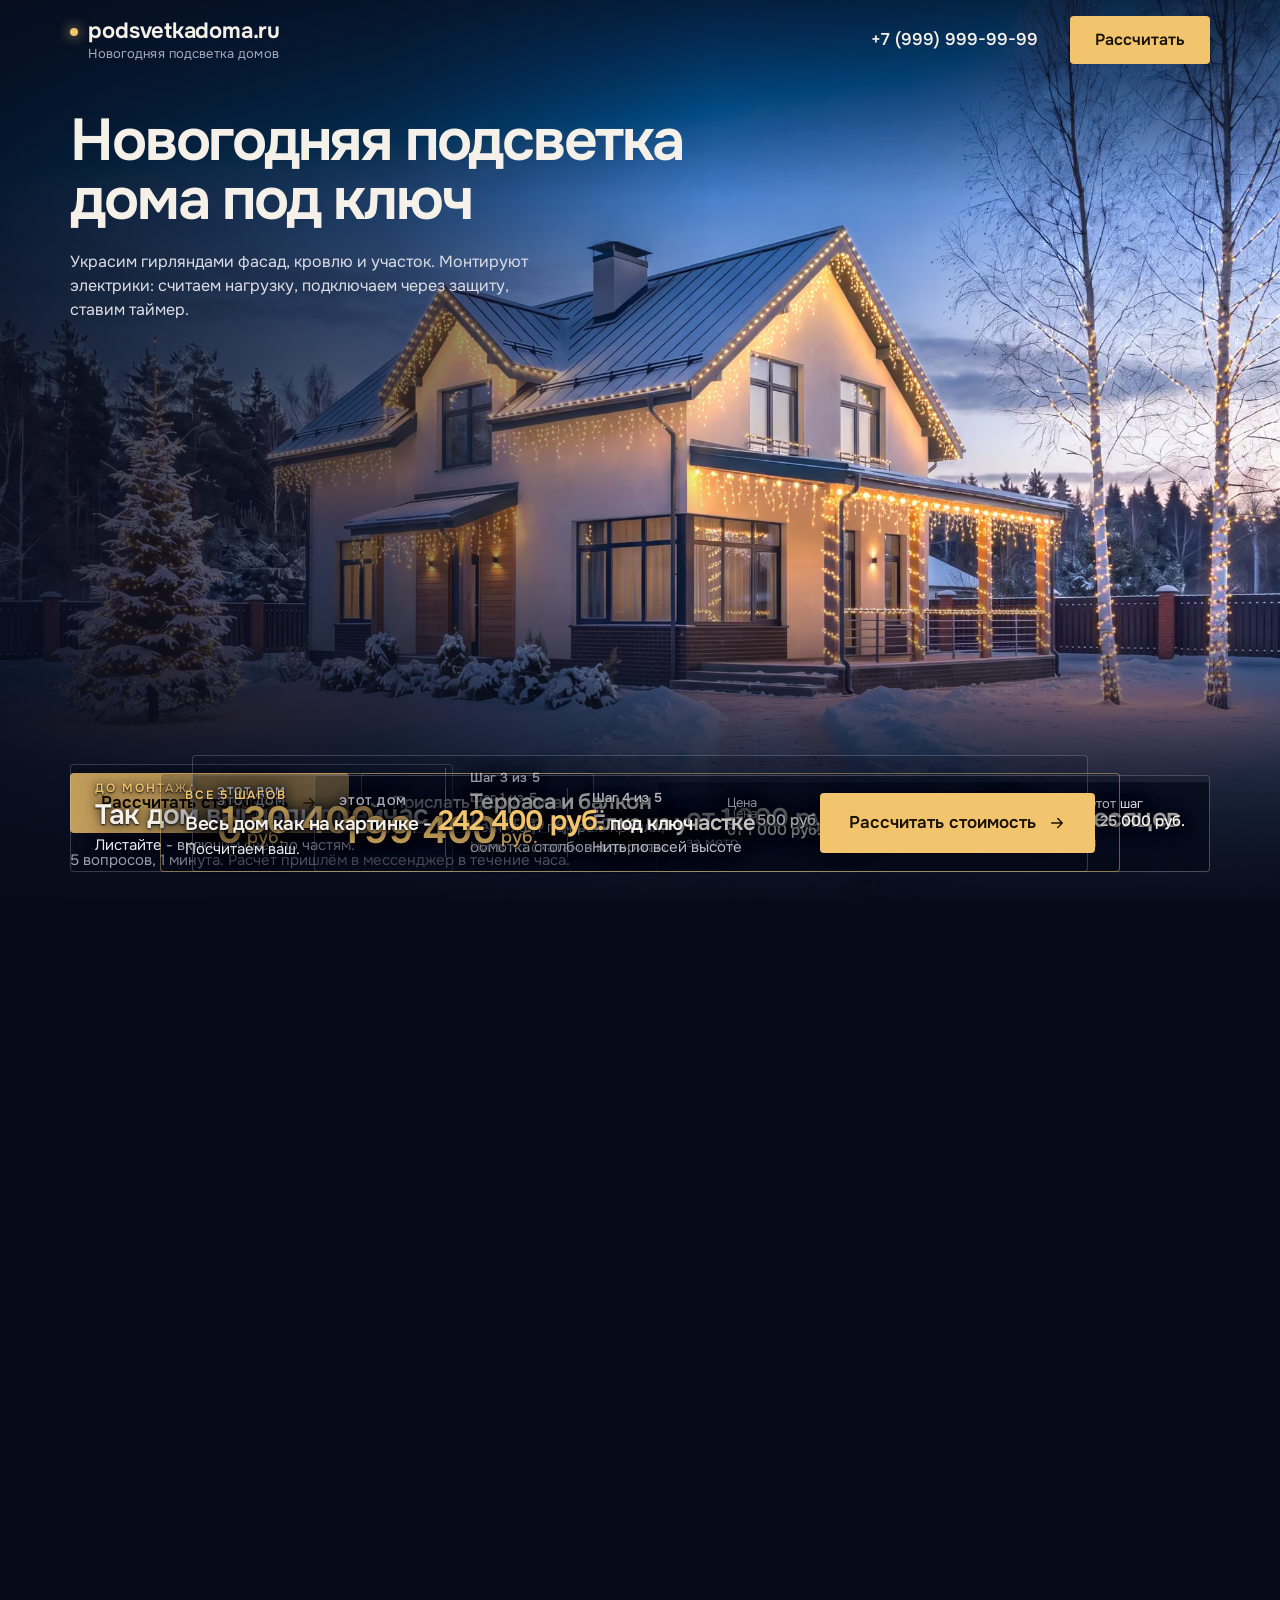
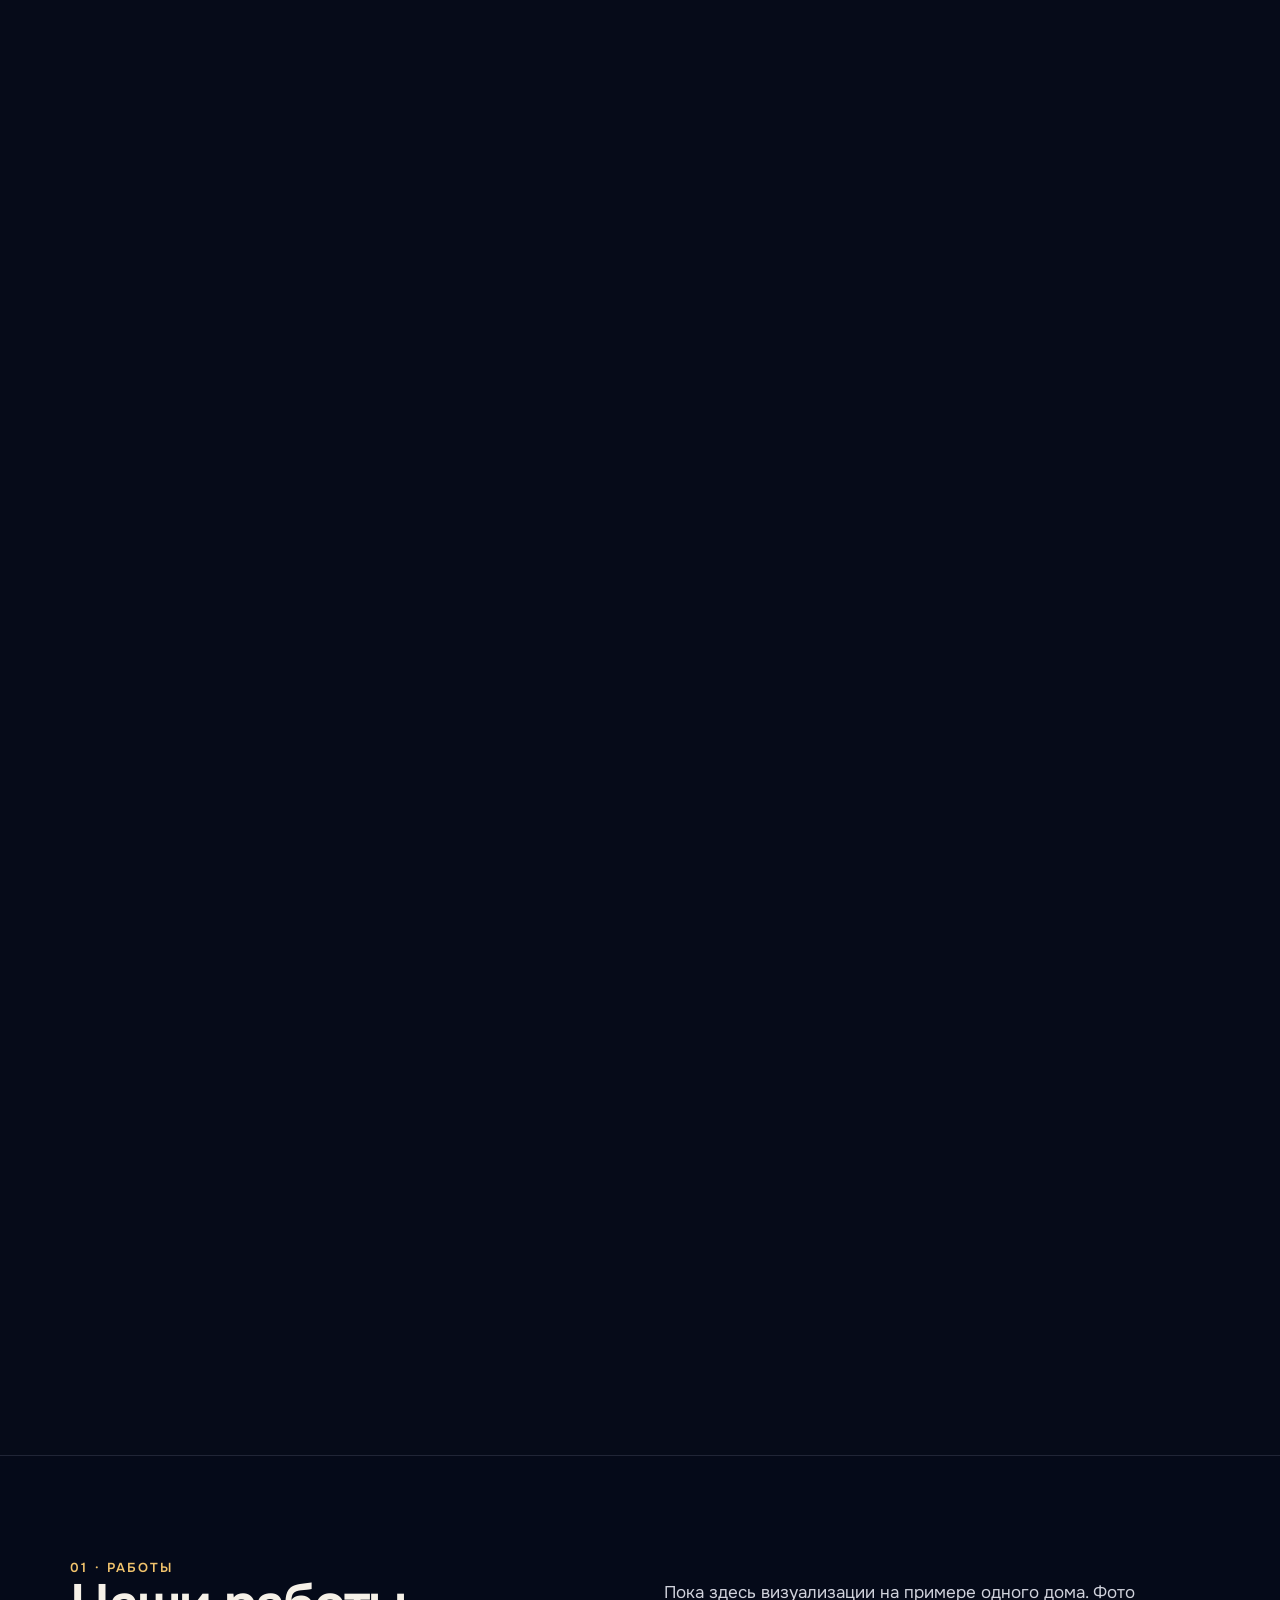
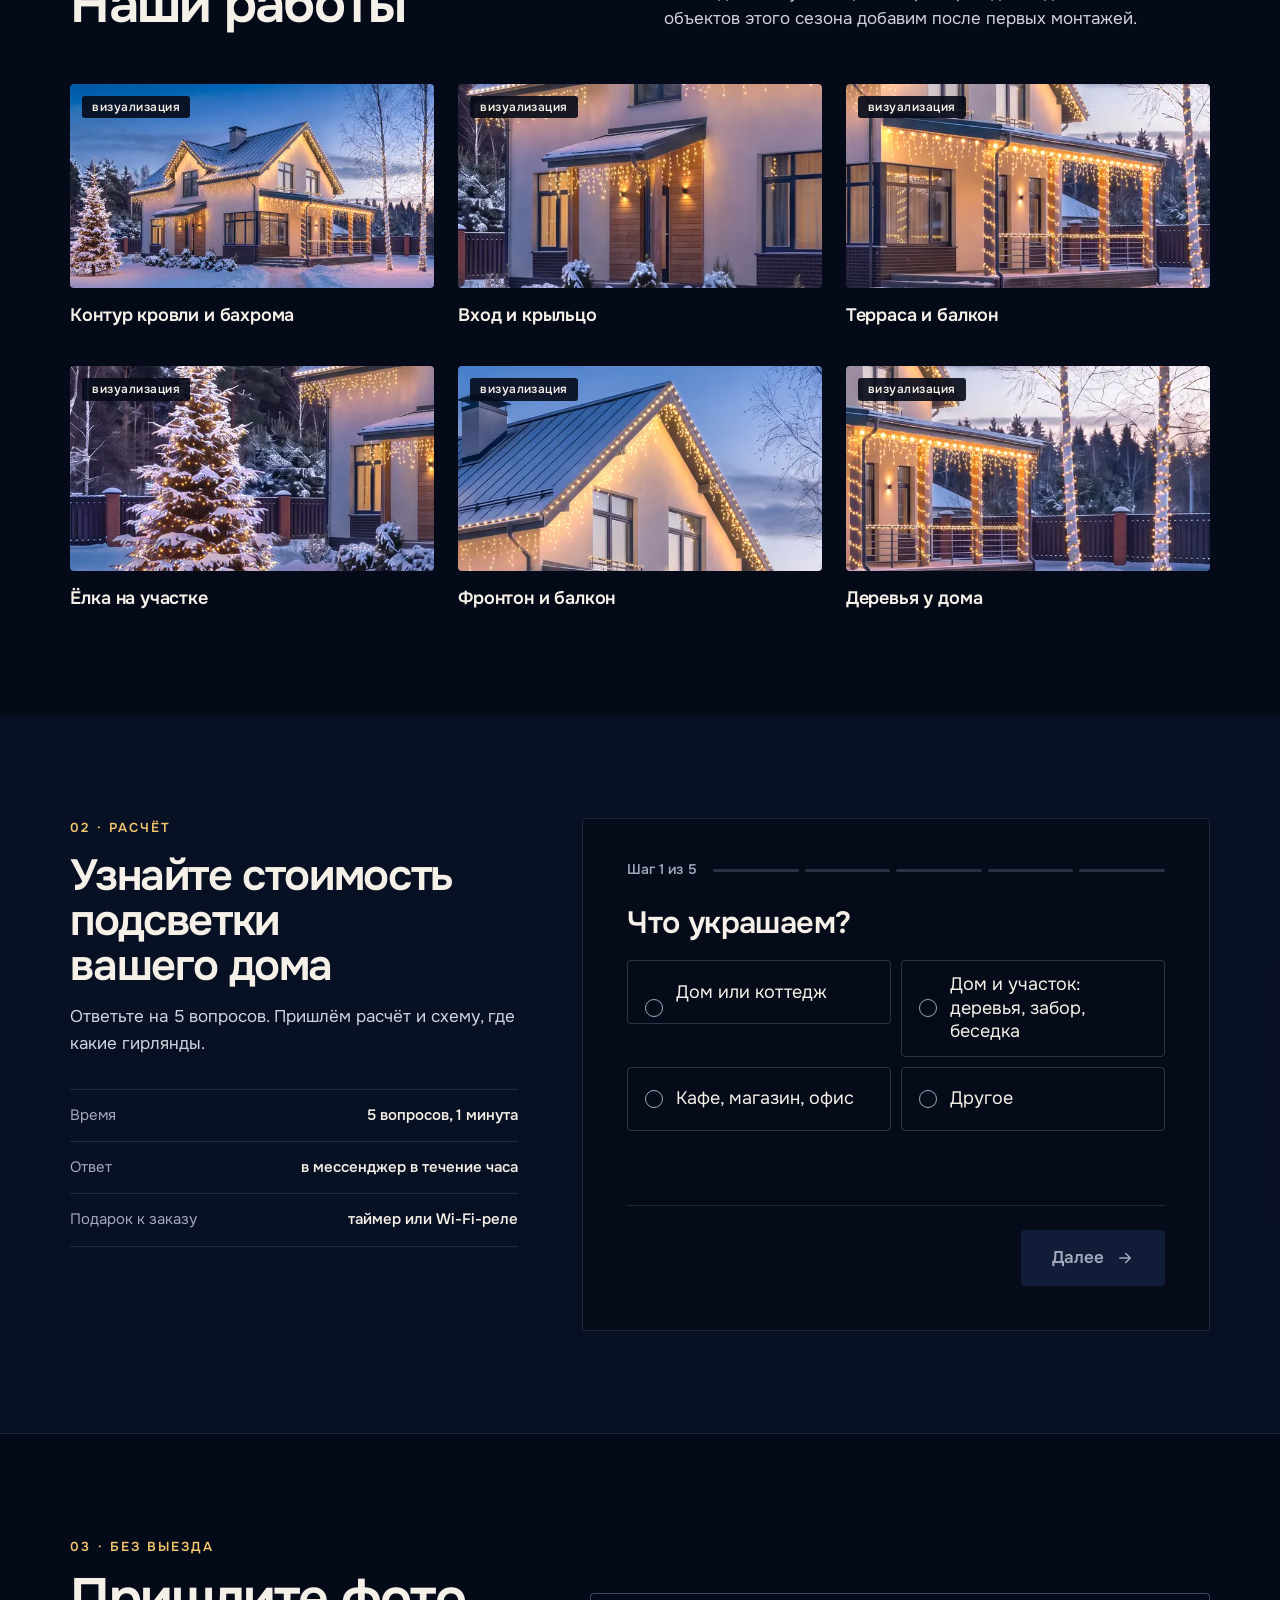
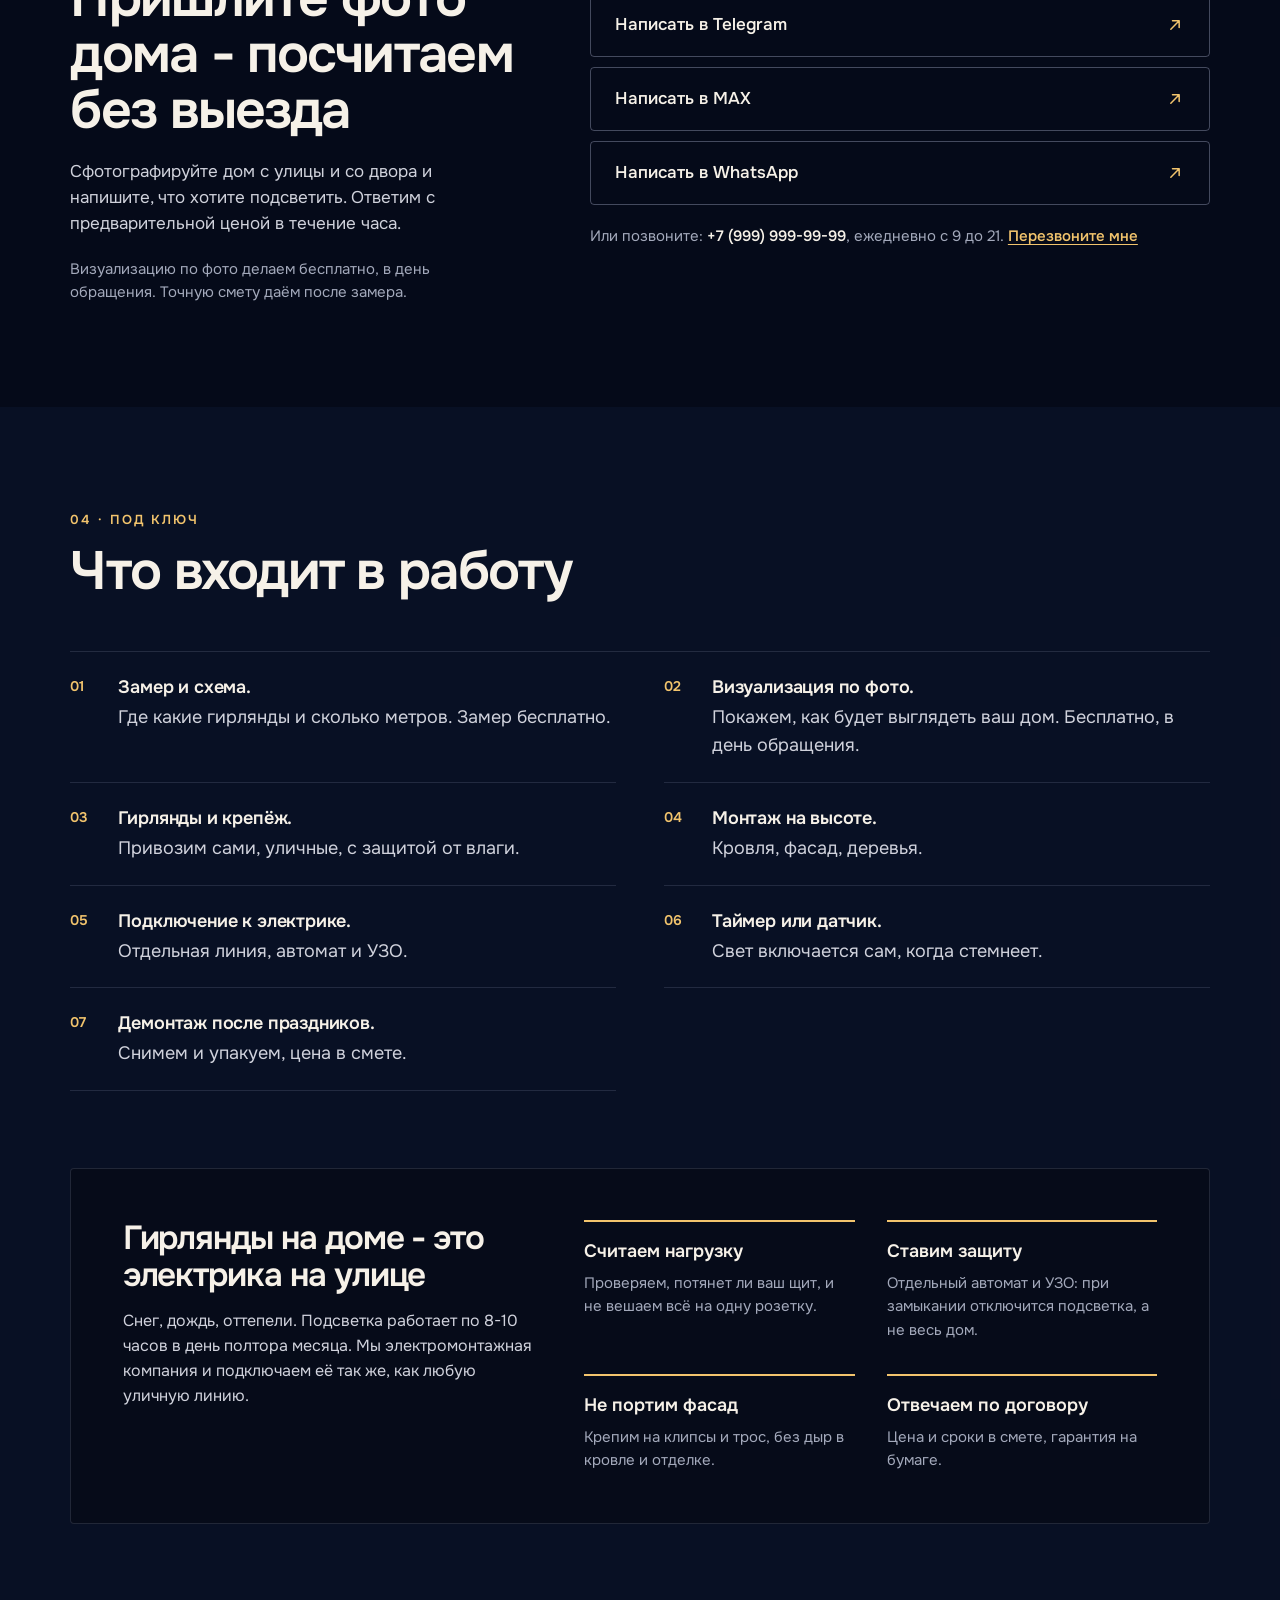
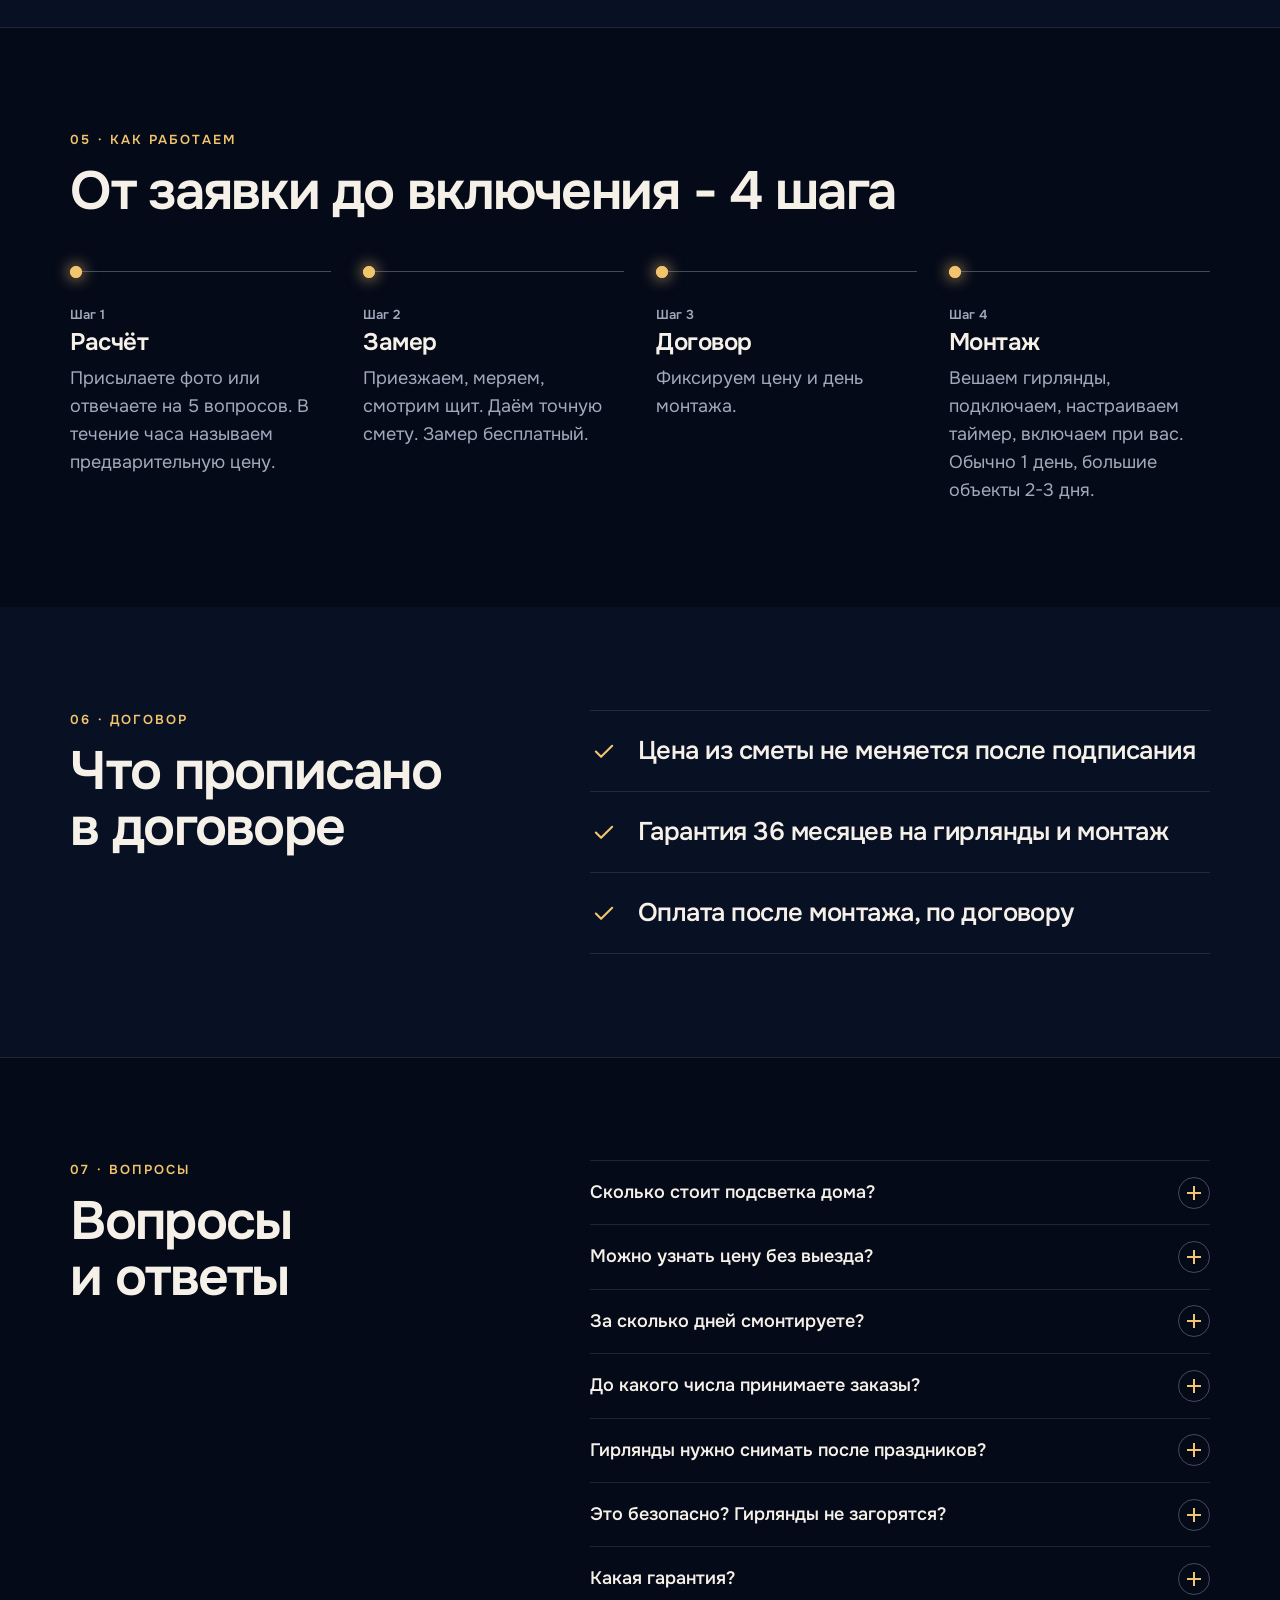
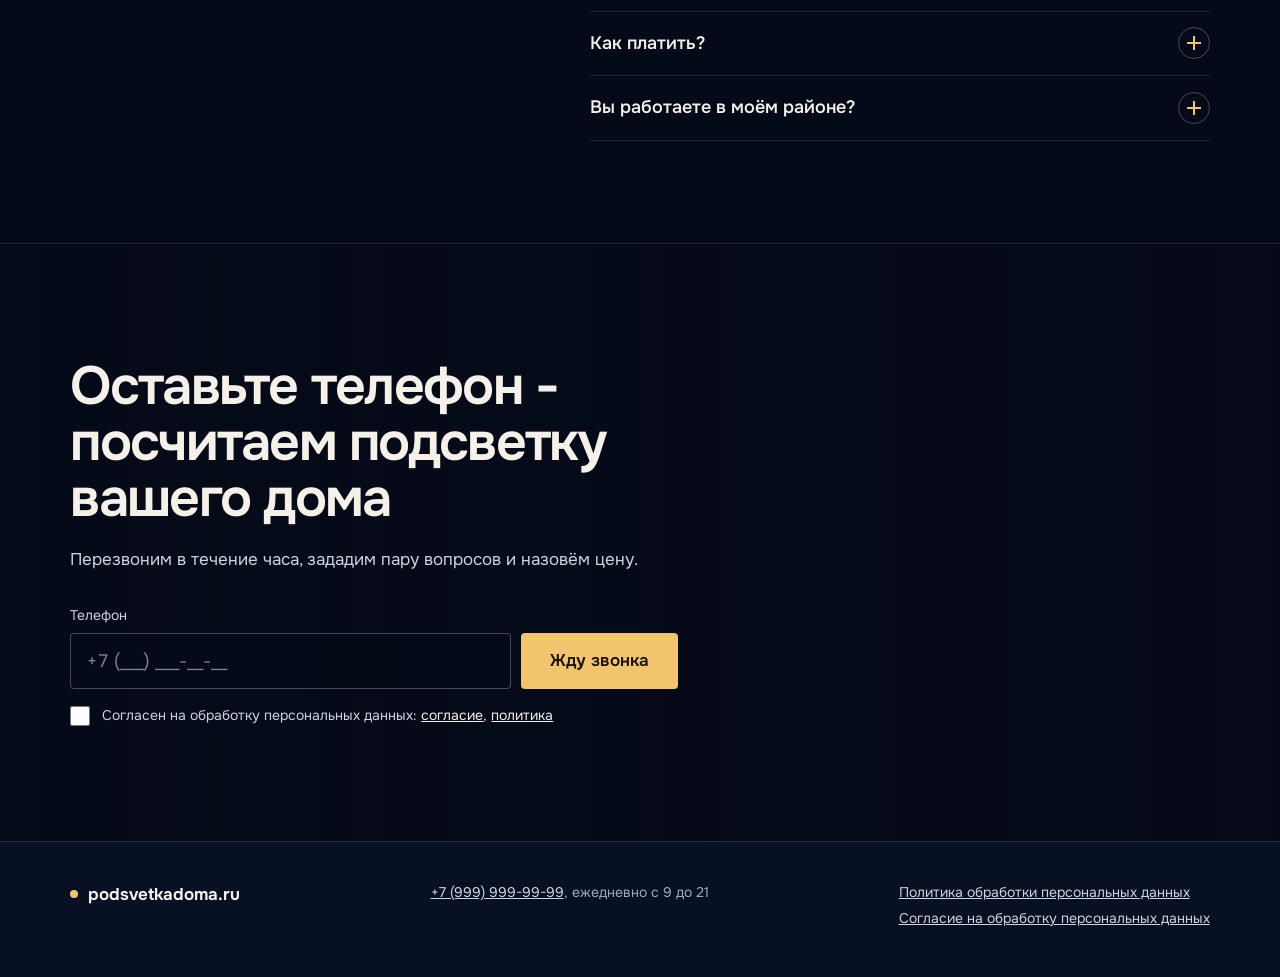
==== index.html @ 67202b09 "Правки заказчика: карточка шага, камера, фон с мерцанием, название podsvetkadoma.ru Co-Authored-By: " ====
<!doctype html>
<html lang="ru">
<head>
<!-- Перед запуском рекламы вернуть реквизиты оператора (ООО, ИНН, ОГРН) в подвал и политику: требование 152-ФЗ -->
<meta charset="utf-8">
<meta name="viewport" content="width=device-width, initial-scale=1, viewport-fit=cover">
<meta name="robots" content="noindex, nofollow">
<title>Новогодняя подсветка дома под ключ - Новая Рига, Истра, Химки, Одинцово | podsvetkadoma.ru</title>
<meta name="description" content="Украсим дом и участок гирляндами к Новому году. Монтируют электрики, по договору. От 1 000 руб./м, монтаж за 1 день. Расчёт по фото в день обращения.">
<meta property="og:type" content="website">
<meta property="og:locale" content="ru_RU">
<meta property="og:site_name" content="podsvetkadoma.ru">
<meta property="og:title" content="Новогодняя подсветка дома под ключ - Новая Рига, Истра, Химки, Одинцово">
<meta property="og:description" content="Украсим дом и участок гирляндами к Новому году. Монтируют электрики, по договору. От 1 000 руб./м, монтаж за 1 день. Расчёт по фото в день обращения.">
<meta property="og:url" content="https://aleksandrpolyvyannyy-oss.github.io/podsvetka-demo/">
<meta property="og:image" content="https://aleksandrpolyvyannyy-oss.github.io/podsvetka-demo/assets/og.jpg">
<meta property="og:image:width" content="1200">
<meta property="og:image:height" content="630">
<meta name="twitter:card" content="summary_large_image">
<meta name="theme-color" content="#060b19">
<link rel="icon" href="data:image/svg+xml,%3Csvg xmlns='http://www.w3.org/2000/svg' viewBox='0 0 32 32'%3E%3Crect width='32' height='32' fill='%23060b19'/%3E%3Ccircle cx='16' cy='16' r='6' fill='%23f2c46d'/%3E%3C/svg%3E">
<link rel="preload" as="font" type="font/woff2" href="assets/fonts/onest-cyrillic.woff2" crossorigin>
<link rel="preload" as="font" type="font/woff2" href="assets/fonts/onest-latin.woff2" crossorigin>
<link rel="preload" as="image" type="image/avif" fetchpriority="high"
  imagesrcset="assets/scene/f0-1200.avif 1200w, assets/scene/f0-2000.avif 2000w"
  imagesizes="(orientation: landscape) and (max-height: 520px) 45vw, (orientation: landscape) and (min-width: 640px) max(100vw, 134vh), 92vw">
<link rel="stylesheet" href="css/style.css">
<script>document.documentElement.className = 'js';</script>
<script src="js/app.js" defer></script>
</head>
<body>

<!-- Фон под блоками после сцены: тот же кадр f5 с той же геометрией и слои мерцания.
     Слои мерцания подгружает и запускает js/app.js, когда блоки под сценой подходят к экрану -->
<div class="backdrop" id="backdrop" data-cam="full" aria-hidden="true">
  <div class="backdrop__cam">
    <picture>
      <source type="image/avif" srcset="assets/scene/f5-1200.avif 1200w, assets/scene/f5-2000.avif 2000w" sizes="(orientation: landscape) and (max-height: 520px) 45vw, (orientation: landscape) and (min-width: 640px) max(100vw, 134vh), 92vw">
      <img class="backdrop__img" src="assets/scene/f5-1200.webp" srcset="assets/scene/f5-1200.webp 1200w, assets/scene/f5-2000.webp 2000w" sizes="(orientation: landscape) and (max-height: 520px) 45vw, (orientation: landscape) and (min-width: 640px) max(100vw, 134vh), 92vw" width="1200" height="896" alt="" loading="lazy" decoding="async">
    </picture>
    <div class="backdrop__tw">
      <img class="tw" data-src="assets/scene/tw1-600.webp" data-wide="assets/scene/tw1-1000.webp" width="1000" height="747" alt="" decoding="async">
      <img class="tw" data-src="assets/scene/tw2-600.webp" data-wide="assets/scene/tw2-1000.webp" width="1000" height="747" alt="" decoding="async">
      <img class="tw" data-wide="assets/scene/tw3-1000.webp" width="1000" height="747" alt="" decoding="async">
    </div>
  </div>
</div>

<header class="head" id="head">
  <a class="logo" href="#scene" aria-label="podsvetkadoma.ru, в начало страницы">
    <span class="logo__name">podsvetkadoma.ru</span>
    <span class="logo__sub">Новогодняя подсветка домов</span>
  </a>
  <a class="head__tel" href="tel:+79999999999">+7 (999) 999-99-99</a>
  <a class="btn btn--gold btn--sm head__btn" href="#quiz">Рассчитать</a>
</header>

<main>

<!-- Сцена: закреплённый экран + сторожа состояний. Состояние переключает IntersectionObserver в js/app.js -->
<section class="scene" id="scene" data-state="hero" data-cam="full" aria-label="Дом с новогодней подсветкой: что сколько стоит">
  <div class="scene__stage">
    <div class="scene__view">
      <div class="scene__cam">
        <picture>
          <source type="image/avif" srcset="assets/scene/f0-1200.avif 1200w, assets/scene/f0-2000.avif 2000w" sizes="(orientation: landscape) and (max-height: 520px) 45vw, (orientation: landscape) and (min-width: 640px) max(100vw, 134vh), 92vw">
          <img class="frame is-on" data-k="0" src="assets/scene/f0-1200.webp" srcset="assets/scene/f0-1200.webp 1200w, assets/scene/f0-2000.webp 2000w" sizes="(orientation: landscape) and (max-height: 520px) 45vw, (orientation: landscape) and (min-width: 640px) max(100vw, 134vh), 92vw" width="1200" height="896" alt="Загородный дом в сумерках, подсветка выключена" fetchpriority="high">
        </picture>
        <picture>
          <source type="image/avif" data-srcset="assets/scene/f1-1200.avif 1200w, assets/scene/f1-2000.avif 2000w" sizes="(orientation: landscape) and (max-height: 520px) 45vw, (orientation: landscape) and (min-width: 640px) max(100vw, 134vh), 92vw">
          <img class="frame" data-k="1" data-srcset="assets/scene/f1-1200.webp 1200w, assets/scene/f1-2000.webp 2000w" sizes="(orientation: landscape) and (max-height: 520px) 45vw, (orientation: landscape) and (min-width: 640px) max(100vw, 134vh), 92vw" width="1200" height="896" alt="">
        </picture>
        <picture>
          <source type="image/avif" data-srcset="assets/scene/f2-1200.avif 1200w, assets/scene/f2-2000.avif 2000w" sizes="(orientation: landscape) and (max-height: 520px) 45vw, (orientation: landscape) and (min-width: 640px) max(100vw, 134vh), 92vw">
          <img class="frame" data-k="2" data-srcset="assets/scene/f2-1200.webp 1200w, assets/scene/f2-2000.webp 2000w" sizes="(orientation: landscape) and (max-height: 520px) 45vw, (orientation: landscape) and (min-width: 640px) max(100vw, 134vh), 92vw" width="1200" height="896" alt="">
        </picture>
        <picture>
          <source type="image/avif" data-srcset="assets/scene/f3-1200.avif 1200w, assets/scene/f3-2000.avif 2000w" sizes="(orientation: landscape) and (max-height: 520px) 45vw, (orientation: landscape) and (min-width: 640px) max(100vw, 134vh), 92vw">
          <img class="frame" data-k="3" data-srcset="assets/scene/f3-1200.webp 1200w, assets/scene/f3-2000.webp 2000w" sizes="(orientation: landscape) and (max-height: 520px) 45vw, (orientation: landscape) and (min-width: 640px) max(100vw, 134vh), 92vw" width="1200" height="896" alt="">
        </picture>
        <picture>
          <source type="image/avif" data-srcset="assets/scene/f4-1200.avif 1200w, assets/scene/f4-2000.avif 2000w" sizes="(orientation: landscape) and (max-height: 520px) 45vw, (orientation: landscape) and (min-width: 640px) max(100vw, 134vh), 92vw">
          <img class="frame" data-k="4" data-srcset="assets/scene/f4-1200.webp 1200w, assets/scene/f4-2000.webp 2000w" sizes="(orientation: landscape) and (max-height: 520px) 45vw, (orientation: landscape) and (min-width: 640px) max(100vw, 134vh), 92vw" width="1200" height="896" alt="">
        </picture>
        <picture>
          <source type="image/avif" srcset="assets/scene/f5-1200.avif 1200w, assets/scene/f5-2000.avif 2000w" sizes="(orientation: landscape) and (max-height: 520px) 45vw, (orientation: landscape) and (min-width: 640px) max(100vw, 134vh), 92vw">
          <img class="frame" data-k="5" src="assets/scene/f5-1200.webp" srcset="assets/scene/f5-1200.webp 1200w, assets/scene/f5-2000.webp 2000w" sizes="(orientation: landscape) and (max-height: 520px) 45vw, (orientation: landscape) and (min-width: 640px) max(100vw, 134vh), 92vw" width="1200" height="896" alt="Тот же дом с подсветкой: контур кровли, бахрома, терраса, ёлка и берёзы">
        </picture>
        <video class="scene__video" data-src="assets/hero.mp4" width="1920" height="1080" muted playsinline preload="none" disablepictureinpicture aria-hidden="true" tabindex="-1"></video>
      </div>
      <div class="scene__shade"></div>
    </div>

    <div class="scene__panel">
      <div class="hero">
        <div class="hero__top">
          <h1>Новогодняя подсветка<br> дома под ключ</h1>
          <p class="hero__sub">Украсим гирляндами фасад, кровлю и участок. <span>Монтируют электрики: считаем нагрузку, подключаем через защиту, ставим таймер.</span></p>
        </div>
        <div class="hero__bottom">
          <div class="hero__act">
            <div class="hero__cta">
              <a class="btn btn--gold btn--arrow" href="#quiz">Рассчитать стоимость</a>
              <a class="btn btn--line" href="#photo">Прислать фото дома</a>
            </div>
            <p class="hero__note">5 вопросов, 1 минута. Расчёт пришлём в мессенджер в течение часа.</p>
          </div>
          <div class="hero__info">
            <ul class="facts">
              <li><b>от 1&nbsp;000 руб.</b><span>за метр</span></li>
              <li><b>1 день</b><span>на монтаж</span></li>
              <li><b>36 месяцев</b><span>гарантия</span></li>
            </ul>
          </div>
        </div>
      </div>

      <div class="scard scard--dark">
        <p class="scard__n">До монтажа</p>
        <p class="scard__t">Так дом выглядит сейчас</p>
        <p class="scard__d">Листайте - включим свет по частям.</p>
      </div>

      <!-- Карточки шагов собирает js/app.js из массива STEPS -->
      <div class="scards" id="scards"></div>

      <div class="scard scard--final">
        <p class="scard__n">Все 5 шагов</p>
        <p class="scard__t">Весь дом как на картинке - <b><span data-total>242&nbsp;400</span> руб.</b> под ключ</p>
        <p class="scard__d">Посчитаем ваш.</p>
        <a class="btn btn--gold btn--arrow" href="#quiz">Рассчитать стоимость</a>
      </div>

      <ol class="bulbs scene__bulbs" aria-hidden="true"><li></li><li></li><li></li><li></li><li></li></ol>
    </div>
  </div>

  <div class="scene__track" aria-hidden="true">
    <i data-state="hero"></i><i data-state="dark"></i><i data-state="1"></i><i data-state="2"></i><i data-state="3"></i><i data-state="4"></i><i data-state="5"></i><i data-state="final"></i>
  </div>
</section>

<section class="sec" id="works">
  <div class="wrap">
    <div class="sec__head sec__head--row rv">
      <div>
        <p class="eyebrow">01 · Работы</p>
        <h2>Наши работы</h2>
      </div>
      <p>Пока здесь визуализации на примере одного дома. Фото объектов этого сезона добавим после первых монтажей.</p>
    </div>
    <ul class="works">
      <li class="work rv"><figure>
        <span class="work__img"><img src="assets/works/w1-600.webp" srcset="assets/works/w1-600.webp 600w, assets/works/w1.webp 1200w" sizes="(min-width: 900px) 30vw, (min-width: 640px) 45vw, 82vw" width="600" height="338" alt="Дом с контуром кровли и бахромой, визуализация" loading="lazy" decoding="async"></span>
        <span class="work__tag">визуализация</span>
        <figcaption>Контур кровли и бахрома</figcaption>
      </figure></li>
      <li class="work rv"><figure>
        <span class="work__img"><img src="assets/works/w2-600.webp" srcset="assets/works/w2-600.webp 600w, assets/works/w2.webp 1200w" sizes="(min-width: 900px) 30vw, (min-width: 640px) 45vw, 82vw" width="600" height="338" alt="Подсветка входа и крыльца, визуализация" loading="lazy" decoding="async"></span>
        <span class="work__tag">визуализация</span>
        <figcaption>Вход и крыльцо</figcaption>
      </figure></li>
      <li class="work rv"><figure>
        <span class="work__img"><img src="assets/works/w3-600.webp" srcset="assets/works/w3-600.webp 600w, assets/works/w3.webp 1200w" sizes="(min-width: 900px) 30vw, (min-width: 640px) 45vw, 82vw" width="600" height="338" alt="Подсветка террасы и балкона, визуализация" loading="lazy" decoding="async"></span>
        <span class="work__tag">визуализация</span>
        <figcaption>Терраса и балкон</figcaption>
      </figure></li>
      <li class="work rv"><figure>
        <span class="work__img"><img src="assets/works/w4-600.webp" srcset="assets/works/w4-600.webp 600w, assets/works/w4.webp 1200w" sizes="(min-width: 900px) 30vw, (min-width: 640px) 45vw, 82vw" width="600" height="338" alt="Ёлка на участке в гирляндах, визуализация" loading="lazy" decoding="async"></span>
        <span class="work__tag">визуализация</span>
        <figcaption>Ёлка на участке</figcaption>
      </figure></li>
      <li class="work rv"><figure>
        <span class="work__img"><img src="assets/works/w5-600.webp" srcset="assets/works/w5-600.webp 600w, assets/works/w5.webp 1200w" sizes="(min-width: 900px) 30vw, (min-width: 640px) 45vw, 82vw" width="600" height="338" alt="Подсветка фронтона и балкона, визуализация" loading="lazy" decoding="async"></span>
        <span class="work__tag">визуализация</span>
        <figcaption>Фронтон и балкон</figcaption>
      </figure></li>
      <li class="work rv"><figure>
        <span class="work__img"><img src="assets/works/w6-600.webp" srcset="assets/works/w6-600.webp 600w, assets/works/w6.webp 1200w" sizes="(min-width: 900px) 30vw, (min-width: 640px) 45vw, 82vw" width="600" height="338" alt="Берёзы у дома в гирляндах, визуализация" loading="lazy" decoding="async"></span>
        <span class="work__tag">визуализация</span>
        <figcaption>Деревья у дома</figcaption>
      </figure></li>
    </ul>
  </div>
</section>

<section class="sec sec--alt" id="quiz">
  <div class="wrap quizgrid">
    <div class="sec__head rv">
      <p class="eyebrow">02 · Расчёт</p>
      <h2>Узнайте стоимость подсветки вашего дома</h2>
      <p>Ответьте на 5 вопросов. Пришлём расчёт и схему, где какие гирлянды.</p>
      <dl class="terms">
        <div><dt>Время</dt><dd>5 вопросов, 1 минута</dd></div>
        <div><dt>Ответ</dt><dd>в мессенджер в течение часа</dd></div>
        <div><dt>Подарок к заказу</dt><dd>таймер или Wi-Fi-реле</dd></div>
      </dl>
    </div>

    <form class="quiz rv" id="quiz-form" data-lead="quiz" data-goal="quiz_sent" novalidate>
      <div class="quiz__head">
        <p class="quiz__count" aria-live="polite">Шаг 1 из 5</p>
        <ol class="bulbs quiz__bulbs" aria-hidden="true"><li></li><li></li><li></li><li></li><li></li></ol>
      </div>

      <fieldset class="quiz__step is-on" data-auto>
        <legend tabindex="-1">Что украшаем?</legend>
        <div class="opts">
          <label class="opt"><input type="radio" name="object" value="Дом или коттедж"><span>Дом или коттедж</span></label>
          <label class="opt"><input type="radio" name="object" value="Дом и участок"><span>Дом и участок: деревья, забор, беседка</span></label>
          <label class="opt"><input type="radio" name="object" value="Кафе, магазин, офис"><span>Кафе, магазин, офис</span></label>
          <label class="opt"><input type="radio" name="object" value="Другое"><span>Другое</span></label>
        </div>
      </fieldset>

      <fieldset class="quiz__step">
        <legend tabindex="-1">Что хотите подсветить? <small>Можно выбрать несколько</small></legend>
        <div class="opts">
          <label class="opt"><input type="checkbox" name="zones" value="Контур кровли"><span>Контур кровли</span></label>
          <label class="opt"><input type="checkbox" name="zones" value="Фасад и окна"><span>Фасад и окна</span></label>
          <label class="opt"><input type="checkbox" name="zones" value="Вход, крыльцо, терраса"><span>Вход, крыльцо, террасу</span></label>
          <label class="opt"><input type="checkbox" name="zones" value="Деревья или ёлка"><span>Деревья или ёлку</span></label>
          <label class="opt"><input type="checkbox" name="zones" value="Забор и ворота"><span>Забор и ворота</span></label>
          <label class="opt"><input type="checkbox" name="zones" value="Не знаю, посоветуйте"><span>Пока не знаю, посоветуйте</span></label>
        </div>
      </fieldset>

      <fieldset class="quiz__step" data-auto>
        <legend tabindex="-1">Какой свет нравится?</legend>
        <div class="opts">
          <label class="opt"><input type="radio" name="light" value="Тёплый белый"><span>Тёплый белый</span></label>
          <label class="opt"><input type="radio" name="light" value="Холодный белый"><span>Холодный белый</span></label>
          <label class="opt"><input type="radio" name="light" value="Разноцветный"><span>Разноцветный</span></label>
          <label class="opt"><input type="radio" name="light" value="Не решил"><span>Пока не решил</span></label>
        </div>
      </fieldset>

      <fieldset class="quiz__step" data-auto>
        <legend tabindex="-1">Какой размер дома?</legend>
        <div class="opts">
          <label class="opt"><input type="radio" name="size" value="До 100 кв. м"><span>Один этаж, до 100 кв. м</span></label>
          <label class="opt"><input type="radio" name="size" value="100-200 кв. м"><span>100-200 кв. м</span></label>
          <label class="opt"><input type="radio" name="size" value="200-300 кв. м"><span>200-300 кв. м</span></label>
          <label class="opt"><input type="radio" name="size" value="Больше 300 кв. м"><span>Больше 300 кв. м</span></label>
          <label class="opt"><input type="radio" name="size" value="Не знаю"><span>Не знаю</span></label>
        </div>
      </fieldset>

      <fieldset class="quiz__step" data-auto>
        <legend tabindex="-1">Где находится дом?</legend>
        <div class="opts">
          <label class="opt"><input type="radio" name="area" value="Истра, Новая Рига"><span>Истра, Новая Рига</span></label>
          <label class="opt"><input type="radio" name="area" value="Химки, Красногорск"><span>Химки, Красногорск</span></label>
          <label class="opt"><input type="radio" name="area" value="Одинцовский округ, Звенигород"><span>Одинцовский округ, Звенигород</span></label>
          <label class="opt"><input type="radio" name="area" value="Солнечногорск, Зеленоград, Клин"><span>Солнечногорск, Зеленоград, Клин</span></label>
          <label class="opt"><input type="radio" name="area" value="Дедовск"><span>Дедовск</span></label>
          <label class="opt"><input type="radio" name="area" value="Другой район"><span>Другой район</span></label>
        </div>
      </fieldset>

      <fieldset class="quiz__step" data-auto data-optional data-label="Подарок">
        <legend tabindex="-1">Выберите подарок к заказу</legend>
        <div class="opts">
          <label class="opt"><input type="radio" name="gift" value="Таймер"><span>Таймер <small>подсветка включается и выключается сама</small></span></label>
          <label class="opt"><input type="radio" name="gift" value="Wi-Fi-реле"><span>Wi-Fi-реле <small>включаете и выключаете свет с телефона</small></span></label>
        </div>
      </fieldset>

      <fieldset class="quiz__step quiz__step--contact" data-label="Остался телефон">
        <legend tabindex="-1">Куда прислать расчёт?</legend>
        <p class="quiz__lead">Оставьте телефон - пришлём расчёт и ответим на вопросы.</p>
        <div class="field">
          <label for="q-phone">Телефон</label>
          <input id="q-phone" name="phone" type="tel" inputmode="tel" autocomplete="tel" placeholder="+7 (___) ___-__-__" aria-describedby="q-phone-err">
          <p class="field__err" id="q-phone-err" data-err="phone" role="alert"></p>
        </div>
        <div class="field">
          <span class="field__label" id="q-via">Как связаться</span>
          <div class="chips" role="radiogroup" aria-labelledby="q-via">
            <label class="opt opt--chip"><input type="radio" name="via" value="Telegram" checked><span>Telegram</span></label>
            <label class="opt opt--chip"><input type="radio" name="via" value="MAX"><span>MAX</span></label>
            <label class="opt opt--chip"><input type="radio" name="via" value="WhatsApp"><span>WhatsApp</span></label>
            <label class="opt opt--chip"><input type="radio" name="via" value="Звонок"><span>Позвоните мне</span></label>
          </div>
        </div>
        <label class="agree"><input type="checkbox" name="agree" value="1" aria-describedby="q-agree-err"><span>Согласен на обработку персональных данных: <a href="policy.html#consent">согласие</a>, <a href="policy.html">политика</a></span></label>
        <p class="field__err" id="q-agree-err" data-err="agree" role="alert"></p>
        <button class="btn btn--gold" type="submit">Получить расчёт</button>
      </fieldset>

      <div class="quiz__nav">
        <button class="btn btn--line" type="button" data-prev hidden>Назад</button>
        <button class="btn btn--gold btn--arrow" type="button" data-next disabled>Далее</button>
      </div>

      <div class="done" tabindex="-1" hidden>
        <span class="done__mark" aria-hidden="true"></span>
        <p class="done__t">Заявка принята</p>
        <p>Свяжемся в течение часа. Хотите быстрее - пришлите фото дома в мессенджер.</p>
        <div class="msgs msgs--rows">
          <a class="btn btn--line" href="#" data-goal="click_telegram">Telegram</a>
          <a class="btn btn--line" href="#" data-goal="click_max">MAX</a>
          <a class="btn btn--line" href="#" data-goal="click_whatsapp">WhatsApp</a>
        </div>
      </div>
    </form>
  </div>
</section>

<section class="sec" id="photo">
  <div class="wrap split split--mid">
    <div class="rv">
      <p class="eyebrow">03 · Без выезда</p>
      <h2>Пришлите фото дома - посчитаем без выезда</h2>
      <p class="lead">Сфотографируйте дом с улицы и со двора и напишите, что хотите подсветить. Ответим с предварительной ценой в течение часа.</p>
      <p class="note">Визуализацию по фото делаем бесплатно, в день обращения. Точную смету даём после замера.</p>
    </div>
    <div class="rv">
      <div class="msgs msgs--rows">
        <a class="btn btn--line" href="#" data-goal="click_telegram">Написать в Telegram</a>
        <a class="btn btn--line" href="#" data-goal="click_max">Написать в MAX</a>
        <a class="btn btn--line" href="#" data-goal="click_whatsapp">Написать в WhatsApp</a>
      </div>
      <p class="note">Или позвоните: <a href="tel:+79999999999">+7 (999) 999-99-99</a>, ежедневно с 9 до 21. <button class="link" type="button" data-callback>Перезвоните мне</button></p>
    </div>
  </div>
</section>

<section class="sec sec--alt" id="included">
  <div class="wrap">
    <div class="sec__head rv">
      <p class="eyebrow">04 · Под ключ</p>
      <h2>Что входит в работу</h2>
    </div>
    <ol class="rows rows--num rv">
      <li><b>Замер и схема.</b> Где какие гирлянды и сколько метров. Замер бесплатно.</li>
      <li><b>Визуализация по фото.</b> Покажем, как будет выглядеть ваш дом. Бесплатно, в день обращения.</li>
      <li><b>Гирлянды и крепёж.</b> Привозим сами, уличные, с защитой от влаги.</li>
      <li><b>Монтаж на высоте.</b> Кровля, фасад, деревья.</li>
      <li><b>Подключение к электрике.</b> Отдельная линия, автомат и УЗО.</li>
      <li><b>Таймер или датчик.</b> Свет включается сам, когда стемнеет.</li>
      <li><b>Демонтаж после праздников.</b> Снимем и упакуем, цена в смете.</li>
    </ol>
    <div class="why rv">
      <div>
        <h3>Гирлянды на доме - это электрика на улице</h3>
        <p class="lead">Снег, дождь, оттепели. Подсветка работает по 8-10 часов в день полтора месяца. Мы электромонтажная компания и подключаем её так же, как любую уличную линию.</p>
      </div>
      <ul class="points">
        <li><b>Считаем нагрузку</b> Проверяем, потянет ли ваш щит, и не вешаем всё на одну розетку.</li>
        <li><b>Ставим защиту</b> Отдельный автомат и УЗО: при замыкании отключится подсветка, а не весь дом.</li>
        <li><b>Не портим фасад</b> Крепим на клипсы и трос, без дыр в кровле и отделке.</li>
        <li><b>Отвечаем по договору</b> Цена и сроки в смете, гарантия на бумаге.</li>
      </ul>
    </div>
  </div>
</section>

<section class="sec" id="steps">
  <div class="wrap">
    <div class="sec__head rv">
      <p class="eyebrow">05 · Как работаем</p>
      <h2>От заявки до включения - 4 шага</h2>
    </div>
    <ol class="flow rv">
      <li><b>Расчёт</b> Присылаете фото или отвечаете на 5 вопросов. В течение часа называем предварительную цену.</li>
      <li><b>Замер</b> Приезжаем, меряем, смотрим щит. Даём точную смету. Замер бесплатный.</li>
      <li><b>Договор</b> Фиксируем цену и день монтажа.</li>
      <li><b>Монтаж</b> Вешаем гирлянды, подключаем, настраиваем таймер, включаем при вас. Обычно 1 день, большие объекты 2-3 дня.</li>
    </ol>
  </div>
</section>

<section class="sec sec--alt" id="warranty">
  <div class="wrap split">
    <div class="rv">
      <p class="eyebrow">06 · Договор</p>
      <h2>Что прописано в договоре</h2>
    </div>
    <ul class="rows rows--big rows--check rv">
      <li>Цена из сметы не меняется после подписания</li>
      <li>Гарантия 36 месяцев на гирлянды и монтаж</li>
      <li>Оплата после монтажа, по договору</li>
    </ul>
  </div>
</section>

<section class="sec" id="faq">
  <div class="wrap split">
    <div class="rv">
      <p class="eyebrow">07 · Вопросы</p>
      <h2>Вопросы и ответы</h2>
    </div>
    <div class="faq rv">
      <details>
        <summary>Сколько стоит подсветка дома?</summary>
        <p>Зависит от длины контура, вида гирлянд и высоты. Цены - от 1&nbsp;000 руб./м. Точную сумму называем после замера и фиксируем в смете.</p>
      </details>
      <details>
        <summary>Можно узнать цену без выезда?</summary>
        <p>Да. Пришлите фото дома в мессенджер - назовём предварительную цену. Точную смету даём после замера, замер бесплатный.</p>
      </details>
      <details>
        <summary>За сколько дней смонтируете?</summary>
        <p>Обычный дом - за 1 день. Большие объекты - 2-3 дня.</p>
      </details>
      <details>
        <summary>До какого числа принимаете заказы?</summary>
        <p>Монтируем до 25 декабря. В декабре свободных дней мало, лучше договориться заранее.</p>
      </details>
      <details>
        <summary>Гирлянды нужно снимать после праздников?</summary>
        <p>Снимем и упакуем сами. Цена демонтажа указана в смете.</p>
      </details>
      <details>
        <summary>Это безопасно? Гирлянды не загорятся?</summary>
        <p>Ставим уличные светодиодные гирлянды с защитой от влаги. Подключаем через автомат и УЗО: при любой неисправности линия отключится сама.</p>
      </details>
      <details>
        <summary>Какая гарантия?</summary>
        <p>36 месяцев на гирлянды и монтаж, по договору.</p>
      </details>
      <details>
        <summary>Как платить?</summary>
        <p>После монтажа, по договору.</p>
      </details>
      <details>
        <summary>Вы работаете в моём районе?</summary>
        <p>Истра и Новая Рига, Химки, Красногорск, Одинцовский округ, Звенигород, Дедовск, Солнечногорск, Зеленоград, Клин. Другой район - напишите, скажем сразу.</p>
      </details>
    </div>
  </div>
</section>

<section class="sec sec--lead" id="lead">
  <div class="wrap">
    <div class="leadbox rv">
      <h2>Оставьте телефон - посчитаем подсветку вашего дома</h2>
      <p class="lead">Перезвоним в течение часа, зададим пару вопросов и назовём цену.</p>
      <form class="form" id="lead-form" data-lead="form" data-goal="form_sent" novalidate>
        <div class="form__body">
          <div class="form__row">
            <div class="field">
              <label for="l-phone">Телефон</label>
              <input id="l-phone" name="phone" type="tel" inputmode="tel" autocomplete="tel" placeholder="+7 (___) ___-__-__" aria-describedby="l-phone-err">
            </div>
            <button class="btn btn--gold" type="submit">Жду звонка</button>
          </div>
          <p class="field__err" id="l-phone-err" data-err="phone" role="alert"></p>
          <label class="agree"><input type="checkbox" name="agree" value="1" aria-describedby="l-agree-err"><span>Согласен на обработку персональных данных: <a href="policy.html#consent">согласие</a>, <a href="policy.html">политика</a></span></label>
          <p class="field__err" id="l-agree-err" data-err="agree" role="alert"></p>
        </div>
        <div class="done" tabindex="-1" hidden>
          <span class="done__mark" aria-hidden="true"></span>
          <p class="done__t">Заявка принята</p>
          <p>Перезвоним в течение часа. Звоним ежедневно с 9 до 21.</p>
        </div>
      </form>
    </div>
  </div>
</section>

</main>

<footer class="foot">
  <div class="wrap foot__grid">
    <div>
      <p class="foot__name">podsvetkadoma.ru</p>
    </div>
    <div>
      <p><a href="tel:+79999999999">+7 (999) 999-99-99</a>, ежедневно с 9 до 21</p>
    </div>
    <div>
      <p><a href="policy.html">Политика обработки персональных данных</a></p>
      <p><a href="policy.html#consent">Согласие на обработку персональных данных</a></p>
    </div>
  </div>
</footer>

<div class="bar" id="bar">
  <a class="btn btn--gold" href="#quiz">Рассчитать стоимость</a>
  <a class="btn btn--line" href="#" data-goal="click_telegram">Telegram</a>
</div>

<dialog class="modal" id="callback" aria-labelledby="cb-title">
  <form class="form modal__box" data-lead="callback" data-goal="form_sent" novalidate>
    <button class="modal__close" type="button" data-close aria-label="Закрыть"></button>
    <div class="form__body">
      <h2 id="cb-title">Перезвоним в течение часа</h2>
      <div class="field">
        <label for="c-phone">Телефон</label>
        <input id="c-phone" name="phone" type="tel" inputmode="tel" autocomplete="tel" placeholder="+7 (___) ___-__-__" aria-describedby="c-phone-err">
        <p class="field__err" id="c-phone-err" data-err="phone" role="alert"></p>
      </div>
      <label class="agree"><input type="checkbox" name="agree" value="1" aria-describedby="c-agree-err"><span>Согласен на обработку персональных данных: <a href="policy.html#consent">согласие</a>, <a href="policy.html">политика</a></span></label>
      <p class="field__err" id="c-agree-err" data-err="agree" role="alert"></p>
      <button class="btn btn--gold" type="submit">Перезвоните мне</button>
    </div>
    <div class="done" tabindex="-1" hidden>
      <p class="done__t">Заявка принята</p>
      <p>Перезвоним в течение часа.</p>
    </div>
  </form>
</dialog>

</body>
</html>
---- css/style.css ----
/* podsvetkadoma.ru - новогодняя подсветка. Статика, без сборки.
   Анимируются opacity и transform; кадры сцены проявляются маской, её край двигает js/app.js. */

@font-face {
  font-family: "Onest";
  src: url("../assets/fonts/onest-cyrillic.woff2") format("woff2");
  font-weight: 100 900;
  font-style: normal;
  font-display: swap;
  unicode-range: U+0301, U+0400-045F, U+0490-0491, U+04B0-04B1, U+2116;
}
@font-face {
  font-family: "Onest";
  src: url("../assets/fonts/onest-latin.woff2") format("woff2");
  font-weight: 100 900;
  font-style: normal;
  font-display: swap;
  unicode-range: U+0000-00FF, U+0131, U+0152-0153, U+02BB-02BC, U+02C6, U+02DA, U+02DC, U+0304, U+0308, U+0329, U+2000-206F, U+20AC, U+2122, U+2191, U+2193, U+2212, U+2215, U+FEFF, U+FFFD;
}

:root {
  --bg: #060b19;
  --bg-2: #0a1226;
  --bg-3: #111c38;
  --line: rgba(214, 222, 255, .13);
  --line-2: rgba(214, 222, 255, .3);
  --text: #f6f1e8;
  --soft: #d0d2dc;
  --mute: #a3a9bb;
  --gold: #f2c46d;
  --gold-hi: #ffd994;
  --gold-lo: #d9a64c;
  --ink: #1a1303;
  --err: #ff9f8a;
  --plate: rgba(6, 11, 25, .9);
  /* подложки блоков над общим фоном .backdrop: дом виден, текст контрастный */
  --sec: rgba(6, 11, 25, .9);
  --sec-alt: rgba(10, 18, 38, .93);
  --gut: 1.25rem;
  --head-h: 3.5rem;
  --bar-h: calc(4.25rem + env(safe-area-inset-bottom, 0px));
  --r: 4px;
  --ease: cubic-bezier(.2, .7, .2, 1);
  --arrow: url("data:image/svg+xml,%3Csvg xmlns='http://www.w3.org/2000/svg' viewBox='0 0 24 24' fill='none' stroke='%23000' stroke-width='2' stroke-linecap='round' stroke-linejoin='round'%3E%3Cpath d='M5 12h14M13 6l6 6-6 6'/%3E%3C/svg%3E");
  --arrow-ne: url("data:image/svg+xml,%3Csvg xmlns='http://www.w3.org/2000/svg' viewBox='0 0 24 24' fill='none' stroke='%23000' stroke-width='1.8' stroke-linecap='round' stroke-linejoin='round'%3E%3Cpath d='M7 17L17 7M9 7h8v8'/%3E%3C/svg%3E");
  --check: url("data:image/svg+xml,%3Csvg xmlns='http://www.w3.org/2000/svg' viewBox='0 0 24 24' fill='none' stroke='%23000' stroke-width='1.8' stroke-linecap='round' stroke-linejoin='round'%3E%3Cpath d='M5 12.5l4.5 4.5L19 7.5'/%3E%3C/svg%3E");
}

*, *::before, *::after { box-sizing: border-box; }
html { -webkit-text-size-adjust: 100%; text-size-adjust: 100%; scroll-padding-top: calc(var(--head-h) + 1rem); }
body {
  margin: 0;
  background: var(--bg);
  color: var(--text);
  font: 400 1.0625rem/1.55 "Onest", "Segoe UI", system-ui, -apple-system, Roboto, "Helvetica Neue", Arial, sans-serif;
  font-variant-numeric: lining-nums;
  -webkit-font-smoothing: antialiased;
}
h1, h2, h3, p, ul, ol, dl, dd, figure, fieldset { margin: 0; padding: 0; }
ul, ol { list-style: none; }
fieldset { border: 0; min-width: 0; }
img, video { display: block; max-width: 100%; }
a { color: inherit; }
b { font-weight: 600; }
button, input { font: inherit; color: inherit; }
:focus-visible { outline: 2px solid var(--gold-hi); outline-offset: 3px; }
[hidden] { display: none !important; }

h1, h2, h3 { font-weight: 620; letter-spacing: -.032em; text-wrap: balance; }
h2 { font-size: clamp(2rem, 4.2vw, 3.75rem); line-height: 1.04; }
h3 { font-size: clamp(1.5rem, 2.6vw, 2.375rem); line-height: 1.1; }

.wrap { width: min(100% - 2 * var(--gut), 80rem); margin-inline: auto; }
.eyebrow { margin-bottom: .875rem; color: var(--gold); font-size: .8125rem; font-weight: 600; letter-spacing: .16em; text-transform: uppercase; }

/* ---------- Кнопки ---------- */
.btn {
  display: inline-flex; align-items: center; justify-content: center; gap: .75rem;
  min-height: 3.5rem; padding: .5rem 1.75rem;
  border: 1px solid transparent; border-radius: var(--r);
  background: none; color: var(--text);
  font-weight: 600; font-size: 1.0625rem; line-height: 1.15; text-align: center; text-decoration: none; white-space: nowrap;
  cursor: pointer; transition: transform .12s ease, background-color .2s ease, border-color .2s ease, color .2s ease;
}
.btn:active { transform: translateY(1px) scale(.99); }
.btn--gold { background: var(--gold); color: var(--ink); }
.btn--gold:hover { background: var(--gold-hi); }
.btn--gold:active { background: var(--gold-lo); }
.btn--gold:disabled { background: var(--bg-3); color: var(--mute); cursor: not-allowed; transform: none; }
.btn--gold:focus-visible { outline-color: var(--text); }
.btn--line { border-color: var(--line-2); font-weight: 550; }
.btn--line:hover { border-color: rgba(246, 241, 232, .8); background: rgba(246, 241, 232, .06); }
.btn--line:active { background: rgba(246, 241, 232, .12); }
.btn--ghost { padding-inline: .25rem; color: var(--soft); }
.btn--ghost:hover { color: var(--gold-hi); }
.btn--sm { min-height: 2.75rem; padding-inline: 1.25rem; font-size: 1rem; }
.btn--arrow::after {
  content: ""; flex: none; width: 1.125rem; height: 1.125rem; background: currentColor;
  -webkit-mask: var(--arrow) center / contain no-repeat; mask: var(--arrow) center / contain no-repeat;
  transition: transform .25s var(--ease);
}
.btn--arrow:hover::after { transform: translateX(3px); }
.link { padding: 0; border: 0; background: none; color: var(--gold); font-weight: 550; text-decoration: underline; text-underline-offset: .2em; cursor: pointer; }
.link:hover { color: var(--gold-hi); }

/* ---------- Лампочки: прогресс сцены ---------- */
.bulbs { display: flex; gap: .625rem; }
.bulbs li { position: relative; width: .5625rem; height: .5625rem; border-radius: 50%; border: 1px solid rgba(242, 196, 109, .7); }
.bulbs li::after { content: ""; position: absolute; inset: -1px; border-radius: 50%; background: var(--gold); box-shadow: 0 0 10px 1px rgba(242, 196, 109, .55); opacity: 0; transition: opacity .4s ease; }
.bulbs li.is-on::after { opacity: 1; }

/* ---------- Шапка ---------- */
.head {
  position: fixed; z-index: 50; inset: 0 0 auto 0; height: var(--head-h);
  display: flex; align-items: center; gap: 1rem; padding-inline: var(--gut);
  background: var(--bg);
}
.head::after { content: ""; position: absolute; inset: auto 0 0 0; height: 1px; background: var(--line); }
.logo { display: flex; flex-direction: column; margin-right: auto; text-decoration: none; line-height: 1.1; }
.logo__name { font-weight: 650; font-size: 1.1875rem; letter-spacing: -.01em; white-space: nowrap; }
.logo__name::before { content: ""; display: inline-block; width: .5rem; height: .5rem; margin-right: .625rem; border-radius: 50%; background: var(--gold); box-shadow: 0 0 12px 2px rgba(242, 196, 109, .5); vertical-align: .1em; }
.logo__sub { display: none; margin-top: .25rem; padding-left: 1.125rem; color: var(--mute); font-size: .8125rem; letter-spacing: .01em; }
.head__tel { font-weight: 550; font-size: 1rem; text-decoration: none; white-space: nowrap; padding-block: .75rem; }
.head__tel:hover { color: var(--gold-hi); }
.head__btn { display: none; }
/* Узкий телефон: длинное название-домен и телефон в одну строку */
@media (max-width: 479px) {
  .head { gap: .75rem; }
  .logo__name { font-size: .9375rem; }
  .logo__name::before { width: .4375rem; height: .4375rem; margin-right: .4375rem; }
  .head__tel { font-size: .9375rem; }
}

/* ---------- Сцена ---------- */
.scene { position: relative; }
.scene__stage {
  position: sticky; top: 0; height: 100vh; height: 100svh; overflow: hidden; background: var(--bg);
  display: grid; grid-template-rows: auto minmax(0, 1fr);
  padding: var(--head-h) 0 var(--bar-h);
}
.scene__view {
  position: relative; overflow: hidden; width: 100%; aspect-ratio: 4 / 3;
  max-height: calc(100vh - var(--head-h) - var(--bar-h) - 15.5rem);
  max-height: calc(100svh - var(--head-h) - var(--bar-h) - 15.5rem);
  background: #0c1e4a;
}
/* Камера: только transform. house - к дому, tree - к ёлке слева (якорь в левом нижнем углу),
   birch - к берёзам справа (якорь у правого края). В финале и hero кадр целиком */
.scene__cam, .backdrop__cam { position: absolute; inset: 0; transform-origin: 0 0; transition: transform 1s cubic-bezier(.45, 0, .2, 1); }
.scene[data-cam="house"] .scene__cam { transform: translate(-10.4%, -11%) scale(1.2); }
.scene[data-cam="tree"] .scene__cam { transform: translate(0, -20%) scale(1.2); }
.scene[data-cam="birch"] .scene__cam { transform: translate(-20%, -10%) scale(1.2); }
.frame {
  position: absolute; inset: 0; width: 100%; height: 100%;
  object-fit: cover; object-position: 50% 56%;
  opacity: 0; transition: opacity var(--fade, .7s) ease;
}
.frame.is-on, html:not(.js) .frame[data-k="5"] { opacity: 1; }
/* Кадр проявляется: край маски --e (в процентах) и растушёвку --f пишет js/app.js.
   clip-path отсекает ещё закрытую часть, чтобы браузер не перерисовывал её на каждом кадре */
.frame.is-wipe {
  -webkit-mask-image: linear-gradient(90deg, #000 calc(var(--e, 0%) - var(--f, 9%)), transparent var(--e, 0%));
  mask-image: linear-gradient(90deg, #000 calc(var(--e, 0%) - var(--f, 9%)), transparent var(--e, 0%));
  clip-path: inset(0 calc(100% - var(--e, 0%)) 0 0);
  will-change: opacity;
}
.frame.is-wipe[data-wipe="y"] {
  -webkit-mask-image: linear-gradient(0deg, #000 calc(var(--e, 0%) - var(--f, 9%)), transparent var(--e, 0%));
  mask-image: linear-gradient(0deg, #000 calc(var(--e, 0%) - var(--f, 9%)), transparent var(--e, 0%));
  clip-path: inset(calc(100% - var(--e, 0%)) 0 0 0);
}
.scene__video, .scene__shade { display: none; }

.scene__panel { position: relative; display: grid; align-content: stretch; padding: 1rem var(--gut) .875rem; overflow: hidden; }
.hero, .scard { grid-area: 1 / 1; opacity: 0; visibility: hidden; transform: translateY(.5rem); transition: opacity .4s ease, transform .5s var(--ease), visibility 0s linear .4s; }
.scards { display: contents; }
.scene[data-state="hero"] .hero,
.scene[data-state="dark"] .scard--dark,
.scene[data-state="final"] .scard--final,
.scard.is-on { opacity: 1; visibility: visible; transform: none; transition-delay: .12s, .12s, 0s; }

.hero { align-self: start; }
.hero h1 { font-size: clamp(1.75rem, 8.4vw, 2.75rem); line-height: 1.02; font-weight: 640; letter-spacing: -.035em; }
.hero__sub { margin-top: .5rem; color: var(--soft); font-size: .9375rem; line-height: 1.42; }
.hero__bottom { display: flex; flex-direction: column; }
.hero__act { order: 2; }
.hero__cta, .hero__note { display: none; }
.facts { display: grid; grid-template-columns: repeat(3, auto); justify-content: start; margin-top: .875rem; padding-top: .75rem; border-top: 1px solid var(--line); }
.facts li { display: flex; flex-direction: column; padding-inline: .875rem; border-left: 1px solid var(--line); line-height: 1.2; }
.facts li:first-child { padding-left: 0; border-left: 0; }
.facts b { font-size: 1.0625rem; font-weight: 600; letter-spacing: -.02em; white-space: nowrap; }
.facts span { order: 2; color: var(--mute); font-size: .8125rem; white-space: nowrap; }

/* Карточка шага на телефоне: итог прижат к низу и крупный */
.scard { display: flex; flex-direction: column; }
.scard__n { color: var(--mute); font-size: .875rem; font-weight: 550; }
.scard__t { margin-top: .125rem; font-weight: 620; font-size: 1.625rem; line-height: 1.1; letter-spacing: -.025em; }
.scard__t b { font-weight: 640; color: var(--gold); white-space: nowrap; }
.scard__d { margin-top: .25rem; color: var(--soft); font-size: .9375rem; line-height: 1.35; }
.scard__dl { display: grid; grid-template-columns: 1.25fr 1fr 1fr; gap: .75rem; margin-top: .75rem; }
.scard__dl div { display: flex; flex-direction: column; }
.scard__dl dt { color: var(--mute); font-size: .8125rem; line-height: 1.2; }
.scard__dl dd { font-size: .9375rem; font-weight: 550; line-height: 1.25; }
.scard__dl div:last-child dd { white-space: nowrap; }
.scard__sum { order: 10; margin-top: auto; padding-top: .75rem; border-top: 1px solid var(--line); line-height: 1; white-space: nowrap; }
.scards .scard__dl { margin-bottom: .875rem; }
.scard__sum span { display: block; margin-bottom: .375rem; color: var(--mute); font-size: .75rem; font-weight: 600; letter-spacing: .14em; text-transform: uppercase; }
.scard__sum b { color: var(--gold); font-weight: 640; font-size: 2rem; letter-spacing: -.035em; font-variant-numeric: tabular-nums; }
.scard__sum i { color: var(--gold); font-style: normal; font-weight: 500; font-size: 1.125rem; }
.scard--final .scard__n { color: var(--gold); font-size: .75rem; font-weight: 600; letter-spacing: .16em; text-transform: uppercase; }
.scard--final .scard__t b { display: block; margin-top: .375rem; font-size: 2.75rem; letter-spacing: -.04em; line-height: 1; }
.scard--final .btn { display: none; margin-top: 1rem; }
.scard--dark .scard__n { color: var(--gold); font-size: .75rem; font-weight: 600; letter-spacing: .16em; text-transform: uppercase; }
.scene__bulbs { position: absolute; top: 1.2rem; right: var(--gut); transition: opacity .4s ease; }
.scene[data-state="hero"] .scene__bulbs { opacity: 0; }

/* Сторожа состояний: по одному блоку на состояние */
.scene__track { margin-top: -100vh; margin-top: -100svh; pointer-events: none; }
.scene__track i { display: block; height: 80vh; height: 80svh; }
.scene__track i:first-child { height: 100vh; height: 100svh; }
.scene__track i:last-child { height: 115vh; height: 115svh; }
html:not(.js) .scene__track { display: none; }

@media (min-height: 720px) and (orientation: portrait) {
  .scene__panel { padding-top: 1.375rem; }
  .hero__sub { margin-top: .75rem; font-size: 1rem; line-height: 1.45; }
  .facts { margin-top: 1.25rem; padding-top: 1rem; }
  .facts b { font-size: 1.1875rem; }
  .scene__bulbs { top: 1.65rem; }
  .scard__n { font-size: .9375rem; }
  .scard__t { margin-top: .375rem; font-size: 2.125rem; }
  .scard__d { margin-top: .5rem; font-size: 1.0625rem; }
  .scard__dl { margin-top: 1.5rem; padding-top: 1rem; border-top: 1px solid var(--line); }
  .scard__dl dt { font-size: .875rem; }
  .scard__dl dd { margin-top: .25rem; font-size: 1.0625rem; }
  .scard__sum { padding-top: 1.125rem; }
  .scard__sum span { font-size: .8125rem; margin-bottom: .5rem; }
  .scard__sum b { font-size: 3.25rem; }
  .scard__sum i { font-size: 1.5rem; }
  .scard--dark .scard__t { font-size: 2.25rem; }
  .scard--final .scard__t b { font-size: 3.5rem; }
}

/* Сцена поверх картинки: альбомные экраны */
@media (orientation: landscape) and (min-width: 640px) and (min-height: 521px) {
  .scene__stage { display: block; padding: 0; }
  .scene__view { position: absolute; inset: 0; aspect-ratio: auto; max-height: none; container-type: size; }
  .scene[data-cam="house"] .scene__cam { transform: translate(-7.68%, -11.2%) scale(1.16); }
  /* фон повторяет камеру сцены: в финале сцена становится прозрачной и дом остаётся на месте */
  .backdrop[data-cam="house"] .backdrop__cam { transform: translate(-7.68%, -11.2%) scale(1.16); }
  .backdrop[data-cam="tree"] .backdrop__cam { transform: translate(0, -20%) scale(1.2); }
  .backdrop[data-cam="birch"] .backdrop__cam { transform: translate(-20%, -10%) scale(1.2); }
  .scene.is-thru .scene__stage, .scene.is-thru .scene__view { background: none; }
  .scene.is-thru .scene__cam { visibility: hidden; }
  .scene__shade { display: block; position: absolute; inset: 0; pointer-events: none; background: linear-gradient(to bottom, rgba(6, 11, 25, .72), rgba(6, 11, 25, 0) 22%); }
  .scene__shade::before {
    content: ""; position: absolute; inset: 0;
    background: linear-gradient(to top, rgba(6, 11, 25, .78), rgba(6, 11, 25, .5) 12%, rgba(6, 11, 25, 0) 30%);
  }
  .scene__shade::after {
    content: ""; position: absolute; inset: 0;
    background:
      linear-gradient(to top, rgba(6, 11, 25, .9), rgba(6, 11, 25, .6) 14%, rgba(6, 11, 25, 0) 36%),
      linear-gradient(90deg, rgba(6, 11, 25, .84), rgba(6, 11, 25, .55) 30%, rgba(6, 11, 25, 0) 56%);
    opacity: 0; transition: opacity .6s ease;
  }
  .scene[data-state="hero"] .scene__shade::after { opacity: 1; }

  .scene__panel {
    position: absolute; inset: var(--head-h) 0 var(--bar-h); overflow: visible;
    grid-template-columns: minmax(0, 1fr);   /* широкое содержимое hero не раздвигает колонку карточек */
    align-content: stretch; padding: 2rem clamp(1.5rem, 5.5vw, 5rem) 1.75rem;
  }
  .hero { align-self: stretch; display: flex; flex-direction: column; justify-content: space-between; }
  .hero h1 { font-size: clamp(2.5rem, 4.6vw, 4.5rem); line-height: 1; letter-spacing: -.038em; }
  .hero__sub { max-width: min(31rem, 36vw); margin-top: 1.25rem; font-size: clamp(1rem, 1.25vw, 1.1875rem); line-height: 1.5; color: #dcdde5; }
  .hero__sub span { display: none; }
  .hero__bottom { flex-direction: row; justify-content: space-between; align-items: flex-end; gap: 2rem; }
  .hero__act { order: 0; }
  .hero__note { display: block; margin-top: 1rem; color: #c3c7d4; font-size: .9375rem; }
  .hero__info { display: flex; flex-direction: column; align-items: flex-end; }
  .facts { margin-top: 0; padding: 1.25rem 0; border: 1px solid var(--line); border-radius: var(--r); background: rgba(6, 11, 25, .72); }
  .facts li { padding-inline: 1.75rem; }
  .facts li:first-child { padding-left: 1.75rem; }
  .facts b { font-size: clamp(1.25rem, 2.1vw, 1.875rem); font-weight: 560; }
  .facts span { font-size: .875rem; color: #b9bdcc; }

  /* Карточки: низкая полоса внизу. Подложка прозрачна на 80%, текст непрозрачный,
     читаемость на снегу держат статичная тень текста и затемнение низа кадра (.scene__shade) */
  .scard {
    align-self: end; justify-self: center; width: min(100%, 56rem);
    padding: .75rem 1.5rem .875rem; background: rgba(6, 11, 25, .2); border: 1px solid rgba(214, 222, 255, .22); border-radius: var(--r);
    text-shadow: 0 1px 2px rgba(3, 6, 16, .95), 0 0 10px rgba(3, 6, 16, .8), 0 0 22px rgba(3, 6, 16, .55);
  }
  .scard .btn { text-shadow: none; }
  .scard__n, .scard__d, .scard__dl dt, .scard__sum span { color: #e9ebf2; }
  .scards .scard { display: grid; grid-template-columns: 12.75rem minmax(0, 1fr) auto; grid-template-rows: auto auto 1fr; column-gap: 1.5rem; align-items: start; }
  .scards .scard__sum { grid-column: 1; grid-row: 1 / 4; align-self: center; order: 0; margin: 0; padding: 0; border: 0; }
  .scards .scard__n { grid-column: 2; grid-row: 1; padding-left: 1.5rem; border-left: 1px solid rgba(214, 222, 255, .3); font-size: .8125rem; }
  .scards .scard__t { grid-column: 2; grid-row: 2; margin: 0; padding: .125rem 0 0 1.5rem; border-left: 1px solid rgba(214, 222, 255, .3); font-size: 1.375rem; }
  .scards .scard__d { grid-column: 2; grid-row: 3; align-self: stretch; margin: 0; padding: .125rem 0 0 1.5rem; border-left: 1px solid rgba(214, 222, 255, .3); font-size: .9375rem; }
  .scards .scard__dl { grid-column: 3; grid-row: 1 / 4; align-self: center; grid-template-columns: repeat(3, auto); margin: 0; gap: 1.25rem; }
  .scards .scard__dl dt { white-space: nowrap; }
  .scards .scard__dl div:first-child dd { max-width: 8.75rem; }
  /* на шаге с ёлкой карточка уходит вправо, на шаге с берёзами - влево: камера приближает дерево */
  .scards .scard[data-step="4"] { justify-self: end; }
  .scards .scard[data-step="5"] { justify-self: start; }
  .scard__dl dd { font-size: .9375rem; }
  .scard__sum span { margin-bottom: .3125rem; font-size: .6875rem; }
  .scard__sum b { font-size: 2.375rem; }
  .scard__sum i { font-size: 1.125rem; }
  .scard--dark { justify-self: start; width: auto; max-width: 36rem; padding: .875rem 1.5rem 1rem; }
  .scard--dark .scard__t { font-size: 1.75rem; }
  .scard--final { display: grid; grid-template-columns: minmax(0, 1fr) auto; column-gap: 2rem; align-items: center; padding-block: .75rem; border-color: rgba(242, 196, 109, .45); }
  .scard--final > p { grid-column: 1; }
  .scard--final { width: min(100%, 60rem); }
  .scard--final .scard__t { font-size: 1.1875rem; }
  .scard--final .scard__t b { display: inline; margin: 0 .125rem; font-size: 1.75rem; }
  .scard--final .btn { grid-column: 2; grid-row: 1 / 4; margin-top: 0; }
  .scene__bulbs { top: 50%; right: clamp(.75rem, 1.8vw, 2rem); flex-direction: column; gap: .875rem; padding: .875rem .625rem; border-radius: 99px; background: var(--plate); transform: translateY(-50%); }
}
@media (orientation: landscape) and (min-width: 1200px) and (min-height: 521px) {
  .hero__sub span { display: inline; }
}
@media (orientation: landscape) and (min-width: 640px) and (max-width: 1023px) and (min-height: 521px) {
  .scards .scard { grid-template-columns: 12.5rem minmax(0, 1fr); }
  .scards .scard__dl { grid-column: 1 / -1; grid-row: 4; justify-content: start; margin-top: .75rem; }
  .scards .scard__dl div:first-child dd { max-width: none; }
}
/* Низкий альбомный экран (телефон боком): картинка слева, текст справа */
@media (orientation: landscape) and (max-height: 520px) {
  .scene__stage { grid-template-rows: minmax(0, 1fr); grid-template-columns: auto minmax(0, 1fr); }
  .scene__view { width: auto; height: 100%; max-height: none; }
  .scene__panel { padding: .625rem 1rem .25rem 1.25rem; }
  .hero h1 { font-size: 1.625rem; }
  .hero__sub span { display: none; }
  .scard__sum b { font-size: 1.625rem; }
}

/* Ролик первого экрана: только широкие экраны, источник подставляет скрипт */
@media (orientation: landscape) and (min-width: 1024px) and (min-height: 521px) {
  .scene__video {
    display: block; position: absolute; inset: 0; width: 100%; height: 100%; max-width: none;
    object-fit: cover; object-position: 50% 56%;
    opacity: 0; transition: opacity .5s ease; pointer-events: none;
  }
  .scene__video.is-on { opacity: 1; }
  /* Ролик - полоса 16:9 из кадра 4:3 с 14% высоты: кладём её точно на то же место, края растушёваны */
  @supports (width: 1cqw) {
    .scene__video {
      inset: auto; width: max(100cqw, 133.334cqh); height: auto; aspect-ratio: 16 / 9; object-fit: fill;
      left: calc((100cqw - max(100cqw, 133.334cqh)) / 2);
      top: calc((100cqh - max(75cqw, 100cqh)) * .56 + max(75cqw, 100cqh) * .14);
      -webkit-mask-image: linear-gradient(to bottom, transparent, #000 7%, #000 93%, transparent);
      mask-image: linear-gradient(to bottom, transparent, #000 7%, #000 93%, transparent);
    }
  }
}

/* ---------- Появление блоков (класс rv-on ставит app.js) ---------- */
.rv-on .rv { opacity: 0; transform: translateY(1.5rem); transition: opacity .8s var(--ease), transform .8s var(--ease); }
.rv-on .rv.is-in { opacity: 1; transform: none; }
.rv-on .works .rv:nth-child(3n+2) { transition-delay: .08s; }
.rv-on .works .rv:nth-child(3n+3) { transition-delay: .16s; }

/* ---------- Секции ---------- */
/* ---------- Общий фон под блоками: дом в полной подсветке, лампочки мерцают ---------- */
/* Закреплённый слой (position: fixed браузер и так выносит в отдельный композитный слой): при прокрутке
   не перерисовывается, анимируется только opacity слоёв .tw. will-change сюда не ставить: с ним браузер
   масштабирует картинку грубее, и подмена кадра сцены на фон в финале становится заметной */
.backdrop { position: fixed; inset: 0; z-index: -1; overflow: hidden; background: var(--bg); pointer-events: none; }
.backdrop img { position: absolute; inset: 0; width: 100%; height: 100%; max-width: none; object-fit: cover; object-position: 50% 56%; }
.backdrop__tw { position: absolute; inset: 0; opacity: 0; transition: opacity .8s ease; }
.backdrop.is-live .backdrop__tw { opacity: 1; }
.tw { opacity: .1; animation: tw 2.6s ease-in-out infinite alternate paused; }
.tw:nth-child(2) { animation-duration: 3.4s; animation-delay: -1.3s; }
.tw:nth-child(3) { animation-duration: 4.3s; animation-delay: -2.9s; }
.tw:not([src]) { display: none; }
.backdrop.is-live .tw { animation-play-state: running; }
@keyframes tw { from { opacity: .1; } to { opacity: 1; } }
/* Слои мерцания рисуем только в полосе кадра, где есть гирлянды (20-80% высоты картинки):
   геометрия лампочек та же, а площадь, которую браузер смешивает на каждом кадре, меньше на 40% */
@supports (width: 1cqw) {
  .backdrop { container-type: size; }
  .backdrop__tw {
    --dh: max(100cqh, 75cqw);   /* высота картинки 4:3 при object-fit: cover */
    --y: calc((100cqh - var(--dh)) * .56 + var(--dh) * .2);
    inset: auto; left: 0; top: var(--y); width: 100%; height: calc(var(--dh) * .6); overflow: hidden;
  }
  .backdrop .tw { inset: auto; left: 0; top: calc(var(--y) * -1); width: 100cqw; height: 100cqh; }
}

.sec { padding-block: clamp(4.5rem, 8vw, 8rem); border-top: 1px solid var(--line); background: var(--sec); }
.sec--alt { background: var(--sec-alt); border-top-color: transparent; }
.sec__head { display: grid; gap: 1rem; margin-bottom: clamp(2rem, 4vw, 3.5rem); }
.sec__head .eyebrow { margin-bottom: -.125rem; }
.sec__head p:not(.eyebrow), .lead { max-width: 36rem; color: var(--soft); font-size: clamp(1.0625rem, 1.3vw, 1.1875rem); text-wrap: pretty; }
.split { display: grid; gap: 2rem; }
.split .lead { margin-top: 1.25rem; }
.note { margin-top: 1.25rem; color: var(--mute); font-size: .9375rem; }
.note a { color: var(--text); white-space: nowrap; font-weight: 550; text-decoration: none; }
.msgs { display: flex; flex-wrap: wrap; gap: .75rem; margin-top: 1.75rem; }
.msgs--rows { flex-direction: column; flex-wrap: nowrap; gap: .625rem; }
.msgs--rows .btn { justify-content: space-between; min-height: 4rem; padding-inline: 1.5rem; font-size: 1.0625rem; }
.msgs--rows .btn::after {
  content: ""; flex: none; width: 1.25rem; height: 1.25rem; background: var(--gold);
  -webkit-mask: var(--arrow-ne) center / contain no-repeat; mask: var(--arrow-ne) center / contain no-repeat;
  transition: transform .25s var(--ease);
}
.msgs--rows .btn:hover::after { transform: translate(2px, -2px); }
#photo .msgs--rows { margin-top: 0; }

/* Работы */
.works {
  display: flex; gap: .875rem; overflow-x: auto; scroll-snap-type: x mandatory; scrollbar-width: none;
  margin-inline: calc(var(--gut) * -1); padding-inline: var(--gut); scroll-padding-inline: var(--gut);
}
.works::-webkit-scrollbar { display: none; }
.work { flex: 0 0 84%; scroll-snap-align: start; }
.work figure { position: relative; }
.work__img { display: block; overflow: hidden; border-radius: var(--r); background: var(--bg-2); }
.work img { width: 100%; height: auto; aspect-ratio: 16 / 9; object-fit: cover; transition: transform .8s var(--ease); }
.work:hover img { transform: scale(1.04); }
.work__tag { position: absolute; top: .75rem; left: .75rem; padding: .1875rem .625rem; border-radius: 3px; background: var(--plate); color: var(--text); font-size: .75rem; font-weight: 550; letter-spacing: .04em; line-height: 1.4; }
.work figcaption { margin-top: .875rem; font-size: 1.125rem; font-weight: 600; letter-spacing: -.01em; }

/* Квиз */
.terms { margin-top: 1rem; border-top: 1px solid var(--line); }
.terms div { display: flex; justify-content: space-between; gap: 1rem; padding-block: .875rem; border-bottom: 1px solid var(--line); font-size: .9375rem; }
.terms dt { color: var(--mute); }
.terms dd { font-weight: 550; text-align: right; }
.quiz { padding: 1.5rem 1.125rem 1.5rem; background: var(--bg); border: 1px solid var(--line); border-radius: var(--r); }
.quiz__head { display: flex; align-items: center; gap: 1rem; margin-bottom: 1.5rem; }
.quiz__count { color: var(--mute); font-size: .875rem; font-weight: 550; white-space: nowrap; }
.quiz__bulbs { flex: 1; gap: .375rem; }
.quiz__bulbs li { flex: 1; width: auto; height: 3px; border: 0; border-radius: 2px; background: rgba(214, 222, 255, .18); }
.quiz__bulbs li::after { inset: 0; border-radius: 2px; box-shadow: none; }
.js .quiz__step:not(.is-on) { display: none; }
.quiz__step + .quiz__step { margin-top: 2.5rem; }
.js .quiz__step + .quiz__step { margin-top: 0; }
.quiz legend { margin-bottom: 1.25rem; padding: 0; font-weight: 600; font-size: clamp(1.5rem, 2.4vw, 2rem); line-height: 1.15; letter-spacing: -.02em; outline: 0; }
.quiz legend small { display: block; margin-top: .375rem; color: var(--mute); font-weight: 400; font-size: .9375rem; letter-spacing: 0; }
.quiz__lead { margin: -.5rem 0 1.5rem; color: var(--soft); }
.opts { display: grid; gap: .625rem; }
.opt { position: relative; display: block; cursor: pointer; }
.opt input { position: absolute; inset: 0; width: 100%; height: 100%; margin: 0; opacity: 0; cursor: pointer; }
.opt > span {
  display: flex; flex-direction: column; justify-content: center; min-height: 4rem; padding: .75rem 1rem .75rem 3rem;
  border: 1px solid rgba(214, 222, 255, .2); border-radius: var(--r); line-height: 1.3;
  transition: border-color .2s ease, background-color .2s ease;
}
.opt > span::before { content: ""; position: absolute; left: 1.125rem; top: 50%; width: 1.125rem; height: 1.125rem; margin-top: -.5625rem; border: 1px solid var(--mute); border-radius: 50%; transition: background-color .2s ease, border-color .2s ease; }
.opt input[type="checkbox"] + span::before { border-radius: 3px; }
.opt small { margin-top: .125rem; color: var(--mute); font-size: .875rem; }
.opt:hover > span { border-color: rgba(214, 222, 255, .5); background: rgba(246, 241, 232, .03); }
.opt input:checked + span { border-color: var(--gold); background: rgba(242, 196, 109, .08); font-weight: 550; }
.opt input:checked + span::before { border-color: var(--gold); background: var(--gold); box-shadow: inset 0 0 0 3px var(--bg); }
.opt input:focus-visible + span { outline: 2px solid var(--gold-hi); outline-offset: 3px; }
.chips { display: flex; flex-wrap: wrap; gap: .5rem; }
.opt--chip > span { min-height: 3rem; padding: .25rem 1.125rem; }
.opt--chip > span::before { display: none; }
.quiz__nav { display: none; justify-content: space-between; gap: 1rem; margin-top: 1.75rem; padding-top: 1.5rem; border-top: 1px solid var(--line); }
.js .quiz__nav { display: flex; }
.quiz__nav [data-next] { margin-left: auto; min-width: 9rem; }
.quiz__step--contact .btn { width: 100%; margin-top: 1.25rem; }
.quiz.is-sent > :not(.done) { display: none; }

/* Поля и формы */
.field { margin-bottom: 1rem; }
.field label, .field__label { display: block; margin-bottom: .375rem; color: var(--soft); font-size: .875rem; }
.field input {
  width: 100%; height: 3.5rem; padding: 0 1rem;
  background: var(--bg-2); border: 1px solid var(--line-2); border-radius: var(--r);
  font-size: 1.125rem; font-variant-numeric: tabular-nums;
  transition: border-color .2s ease;
}
.field input::placeholder { color: var(--mute); opacity: .75; }
.field input:hover { border-color: rgba(214, 222, 255, .55); }
.field input:focus { outline: 2px solid rgba(242, 196, 109, .45); outline-offset: 1px; border-color: var(--gold); }
.field input[aria-invalid="true"] { border-color: var(--err); }
.field__err { color: var(--err); font-size: .875rem; line-height: 1.3; }
.field__err:not(:empty) { margin-top: .375rem; margin-bottom: .5rem; }
.agree { display: flex; gap: .75rem; align-items: flex-start; color: var(--soft); font-size: .875rem; line-height: 1.45; cursor: pointer; }
.agree input { flex: none; width: 1.25rem; height: 1.25rem; margin: .0625rem 0 0; accent-color: var(--gold); cursor: pointer; }
.agree input[aria-invalid="true"] { outline: 1px solid var(--err); outline-offset: 1px; }
.agree a { color: var(--text); }
.agree a:hover, .foot a:hover, .note a:hover { color: var(--gold-hi); }
.form .btn { width: 100%; margin-top: 1.25rem; }
.form.is-sent .form__body { display: none; }
.done { outline: 0; }
.done__mark {
  position: relative; display: block; width: 3.5rem; height: 3.5rem; margin-bottom: 1.25rem;
  border: 1px solid var(--gold); border-radius: 50%; box-shadow: 0 0 24px 2px rgba(242, 196, 109, .25);
}
.done__mark::after {
  content: ""; position: absolute; inset: 0; margin: auto; width: 1.625rem; height: 1.625rem; background: var(--gold);
  -webkit-mask: var(--check) center / contain no-repeat; mask: var(--check) center / contain no-repeat;
}
.done .done__t { margin-bottom: .5rem; color: var(--text); font-weight: 620; font-size: clamp(1.75rem, 3vw, 2.25rem); line-height: 1.12; letter-spacing: -.025em; }
.done p { color: var(--soft); }

/* Списки */
.rows li { padding-block: 1.125rem; border-top: 1px solid var(--line); color: var(--soft); }
.rows li:last-child { border-bottom: 1px solid var(--line); }
.rows b { color: var(--text); }
.rows--num { counter-reset: row; display: grid; column-gap: 3rem; border-top: 1px solid var(--line); }
.rows--num li { counter-increment: row; position: relative; padding: 1.375rem 0 1.375rem 3rem; border-top: 0; border-bottom: 1px solid var(--line); }
.rows--num li::before { content: "0" counter(row); position: absolute; left: 0; top: 1.5rem; color: var(--gold); font-size: .875rem; font-weight: 600; }
.rows--num b { display: block; margin-bottom: .125rem; font-size: 1.125rem; letter-spacing: -.01em; }
.rows--big li { padding-block: 1.5rem; color: var(--text); font-weight: 560; font-size: clamp(1.25rem, 2vw, 1.75rem); line-height: 1.25; letter-spacing: -.02em; }
.rows--check li { position: relative; padding-left: 3rem; }
.rows--check li::before {
  content: ""; position: absolute; left: 0; top: 1.625rem; width: 1.75rem; height: 1.75rem; background: var(--gold);
  -webkit-mask: var(--check) center / contain no-repeat; mask: var(--check) center / contain no-repeat;
}

.why { display: grid; gap: 2rem; margin-top: clamp(3rem, 6vw, 5rem); padding: clamp(1.5rem, 4vw, 3.5rem); background: var(--bg); border: 1px solid var(--line); border-radius: var(--r); }
.why .lead { margin-top: 1rem; font-size: 1rem; }
.points { display: grid; gap: 1.75rem; }
.points li { padding-top: 1rem; border-top: 2px solid var(--gold); color: var(--mute); font-size: .9375rem; }
.points b { display: block; margin-bottom: .375rem; color: var(--text); font-size: 1.125rem; }

/* 4 шага: провод с лампами, лампы загораются по очереди */
.flow { counter-reset: flow; display: grid; }
.flow li { counter-increment: flow; position: relative; padding: 0 0 2.25rem 2.25rem; border-left: 1px solid var(--line-2); color: var(--mute); }
.flow li:last-child { padding-bottom: 0; }
.flow li::before, .flow li::after { content: ""; position: absolute; left: -.375rem; top: .25rem; width: .75rem; height: .75rem; border-radius: 50%; }
.flow li::before { border: 1px solid var(--gold); background: var(--bg); }
.flow li::after { background: var(--gold); box-shadow: 0 0 14px 3px rgba(242, 196, 109, .5); opacity: 0; transition: opacity .6s ease; }
.flow.is-in li::after { opacity: 1; }
.flow.is-in li:nth-child(2)::after { transition-delay: .35s; }
.flow.is-in li:nth-child(3)::after { transition-delay: .7s; }
.flow.is-in li:nth-child(4)::after { transition-delay: 1.05s; }
.flow b { display: block; margin-bottom: .5rem; color: var(--text); font-weight: 620; font-size: 1.5rem; line-height: 1.15; letter-spacing: -.02em; }
.flow b::before { content: "Шаг " counter(flow); display: block; margin-bottom: .375rem; color: var(--mute); font-size: .8125rem; font-weight: 600; letter-spacing: 0; }

/* Вопросы */
.faq details { border-top: 1px solid var(--line); }
.faq details:last-child { border-bottom: 1px solid var(--line); }
.faq summary { position: relative; padding: 1.25rem 3.5rem 1.25rem 0; font-size: 1.125rem; font-weight: 560; line-height: 1.3; cursor: pointer; list-style: none; transition: color .2s ease; }
.faq summary::-webkit-details-marker { display: none; }
.faq summary::before { content: ""; position: absolute; right: 0; top: 50%; width: 2rem; height: 2rem; margin-top: -1rem; border: 1px solid var(--line-2); border-radius: 50%; }
.faq summary::after {
  content: ""; position: absolute; right: .5625rem; top: 50%; width: .875rem; height: .875rem; margin-top: -.4375rem; background: var(--gold);
  -webkit-mask: linear-gradient(#000 0 0) center / 100% 2px no-repeat, linear-gradient(#000 0 0) center / 2px 100% no-repeat;
  mask: linear-gradient(#000 0 0) center / 100% 2px no-repeat, linear-gradient(#000 0 0) center / 2px 100% no-repeat;
  transition: transform .3s var(--ease);
}
.faq details[open] summary::after { transform: rotate(135deg); }
.faq summary:hover { color: var(--gold-hi); }
.faq p { max-width: 40rem; padding: 0 3.5rem 1.5rem 0; color: var(--soft); }

/* Форма: подложка светлее, дом из общего фона виден лучше всего */
.sec--lead { padding-block: clamp(5rem, 9vw, 9rem); background: rgba(6, 11, 25, .86); }
.leadbox { max-width: 38rem; }
.leadbox .lead { margin-top: 1.25rem; }
.form { max-width: none; margin-top: 2rem; }
.form__row { display: flex; flex-wrap: wrap; align-items: flex-end; gap: .625rem; }
.form__row .field { flex: 1 1 15rem; margin: 0; }
.form__row .field input { background: rgba(6, 11, 25, .85); }
.form__row + .field__err:not(:empty) { margin-top: .5rem; }
.form .form__row .btn { margin-top: 0; }
.form__row + .field__err + .agree { margin-top: 1rem; }

/* Подвал */
.foot { padding-block: 2.5rem calc(3rem + var(--bar-h)); border-top: 1px solid var(--line); background: var(--sec-alt); color: var(--mute); font-size: .875rem; }
.foot__grid { display: grid; gap: 1.25rem; }
.foot__grid p + p { margin-top: .25rem; }
.foot__name { color: var(--text); font-size: 1.0625rem; font-weight: 650; }
.foot__name::before { content: ""; display: inline-block; width: .5rem; height: .5rem; margin-right: .625rem; border-radius: 50%; background: var(--gold); vertical-align: .1em; }
.foot a { color: var(--soft); }

/* Панель на телефоне */
.bar {
  position: fixed; z-index: 40; inset: auto 0 0 0;
  display: flex; gap: .625rem; padding: .625rem var(--gut) calc(.625rem + env(safe-area-inset-bottom, 0px));
  background: var(--bg); border-top: 1px solid var(--line);
  transition: transform .25s ease;
}
.bar .btn { min-height: 3rem; padding-inline: 1rem; }
.bar .btn--gold { flex: 1; }
.bar.is-away { transform: translateY(105%); }

/* Окно «Перезвоните мне» */
.modal { width: min(100% - 2rem, 28rem); padding: 0; border: 1px solid var(--line-2); border-radius: var(--r); background: var(--bg-2); color: var(--text); }
.modal::backdrop { background: rgba(3, 6, 16, .8); }
.modal__box { position: relative; max-width: none; margin: 0; padding: 2rem 1.5rem 1.75rem; }
.modal h2 { margin: 0 2rem 1.5rem 0; font-size: 1.75rem; }
.modal__close { position: absolute; top: .5rem; right: .5rem; width: 2.75rem; height: 2.75rem; padding: 0; border: 0; background: none; cursor: pointer; }
.modal__close::before, .modal__close::after { content: ""; position: absolute; left: 50%; top: 50%; width: 1.25rem; height: 1px; margin-left: -.625rem; background: var(--soft); transform: rotate(45deg); }
.modal__close::after { transform: rotate(-45deg); }
.modal__close:hover::before, .modal__close:hover::after { background: var(--gold-hi); }

/* Политика */
.page-doc .foot { padding-bottom: 3rem; }
.doc { padding-block: calc(var(--head-h) + 3rem) 4rem; }
.doc h1 { font-size: clamp(1.75rem, 4vw, 3rem); line-height: 1.1; }
.doc h2 { margin-top: 3rem; font-size: clamp(1.5rem, 3vw, 2.25rem); }
.doc p { max-width: 42rem; margin-top: 1rem; color: var(--soft); }
.doc__draft { display: inline-block; margin-bottom: 1.25rem; padding: .25rem .75rem; border: 1px solid var(--gold); border-radius: var(--r); color: var(--gold); font-size: .875rem; }

/* ---------- Широкие экраны ---------- */
@media (min-width: 640px) {
  :root { --gut: 2rem; }
  .works { display: grid; grid-template-columns: repeat(2, 1fr); gap: 2.25rem 1.5rem; overflow: visible; margin-inline: 0; padding-inline: 0; }
  .opts { grid-template-columns: repeat(2, 1fr); }
  .quiz { padding: 2rem 2rem 2.25rem; }
  .quiz__step--contact .btn { width: auto; min-width: 14rem; }
  .form .btn { width: auto; }
  .points { grid-template-columns: repeat(2, 1fr); gap: 2rem; }
  .rows--num { grid-template-columns: repeat(2, minmax(0, 1fr)); }
  .foot__grid { grid-template-columns: repeat(3, auto); justify-content: space-between; }
}
@media (min-width: 900px) {
  :root { --gut: clamp(2rem, 5.5vw, 5rem); --head-h: 5rem; --bar-h: 0px; --sec: rgba(6, 11, 25, .8); --sec-alt: rgba(10, 18, 38, .88); }
  .sec--lead { background: linear-gradient(90deg, rgba(6, 11, 25, .88), rgba(6, 11, 25, .7) 42%, rgba(6, 11, 25, .46)); }
  body { font-size: 1.125rem; }
  .bar { display: none; }
  .head { gap: 2rem; background: none; }
  .head::before { content: ""; position: absolute; inset: 0; z-index: -1; background: var(--bg); opacity: 0; transition: opacity .3s ease; }
  .head::after { opacity: 0; transition: opacity .3s ease; }
  .head.is-solid::before, .head.is-solid::after, html:not(.js) .head::before, html:not(.js) .head::after { opacity: 1; }
  .logo__name { font-size: 1.375rem; }
  .logo__sub { display: block; }
  .head__tel { font-size: 1.0625rem; }
  .head__btn { display: inline-flex; min-height: 3rem; padding-inline: 1.5rem; }
  .hero__cta { display: flex; gap: .75rem; }
  .hero__cta .btn { min-height: 3.75rem; padding-inline: 1.875rem; }
  .scard--final .btn { display: inline-flex; min-height: 3.75rem; }
  .hero .btn--line { background: rgba(6, 11, 25, .55); border-color: rgba(246, 241, 232, .42); }
  .hero .btn--line:hover { border-color: rgba(246, 241, 232, .9); }
  .split { grid-template-columns: 5fr 7fr; gap: clamp(3rem, 6vw, 6rem); align-items: start; }
  .split--mid { align-items: center; }
  .sec__head--row { grid-template-columns: minmax(0, 1fr) minmax(0, 1fr); align-items: end; gap: 3rem; }
  .works { grid-template-columns: repeat(3, 1fr); }
  .quizgrid { display: grid; grid-template-columns: 5fr 7fr; gap: clamp(3rem, 5vw, 5rem); align-items: start; }
  .quizgrid .sec__head { margin-bottom: 0; }
  .quizgrid h2 { font-size: clamp(2rem, 3.4vw, 3.125rem); }
  .quiz { padding: 2.5rem 2.75rem 2.75rem; }
  .quiz__step { min-height: 17rem; }
  .why { grid-template-columns: 5fr 7fr; gap: clamp(2.5rem, 4vw, 4rem); }
  .flow { grid-template-columns: repeat(4, 1fr); column-gap: 2rem; }
  .flow li { padding: 2.25rem 0 0 0; border-left: 0; border-top: 1px solid var(--line-2); }
  .flow li::before, .flow li::after { left: 0; top: -.375rem; }
  .faq p { padding-right: 3.5rem; }
}
@media (max-width: 899px) and (orientation: landscape) and (min-width: 640px) and (min-height: 521px) {
  .head { background: none; }
  .head::after { display: none; }
}

/* Выключатель для отладки: ?motion=off в адресе (класс .rm ставит app.js). Без камеры, ролика и мерцания, свет по прокрутке остаётся */
.rm .scene .scene__cam, .rm .backdrop__cam { transform: none !important; transition: none !important; }
.rm .tw { animation: none; }
.rm .scene__video { display: none !important; }
.rm .hero, .rm .scard { transform: none !important; }
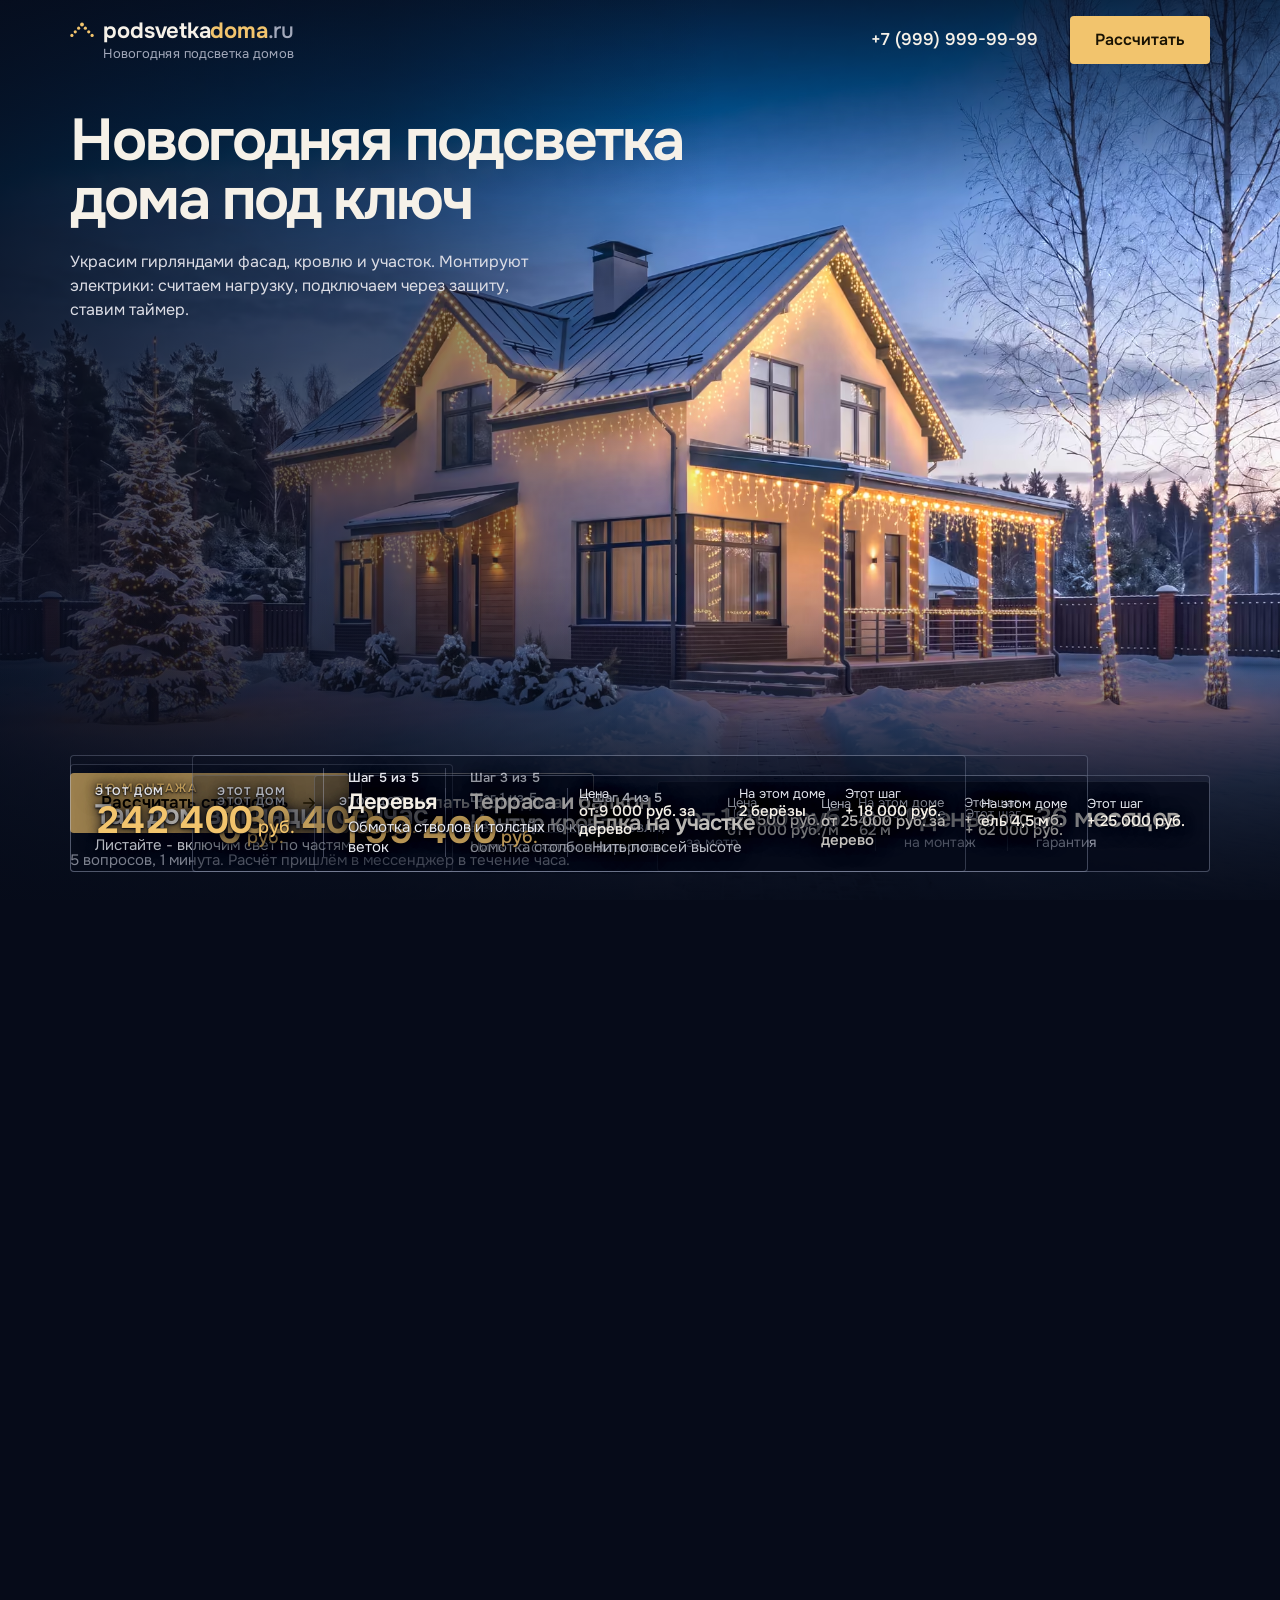
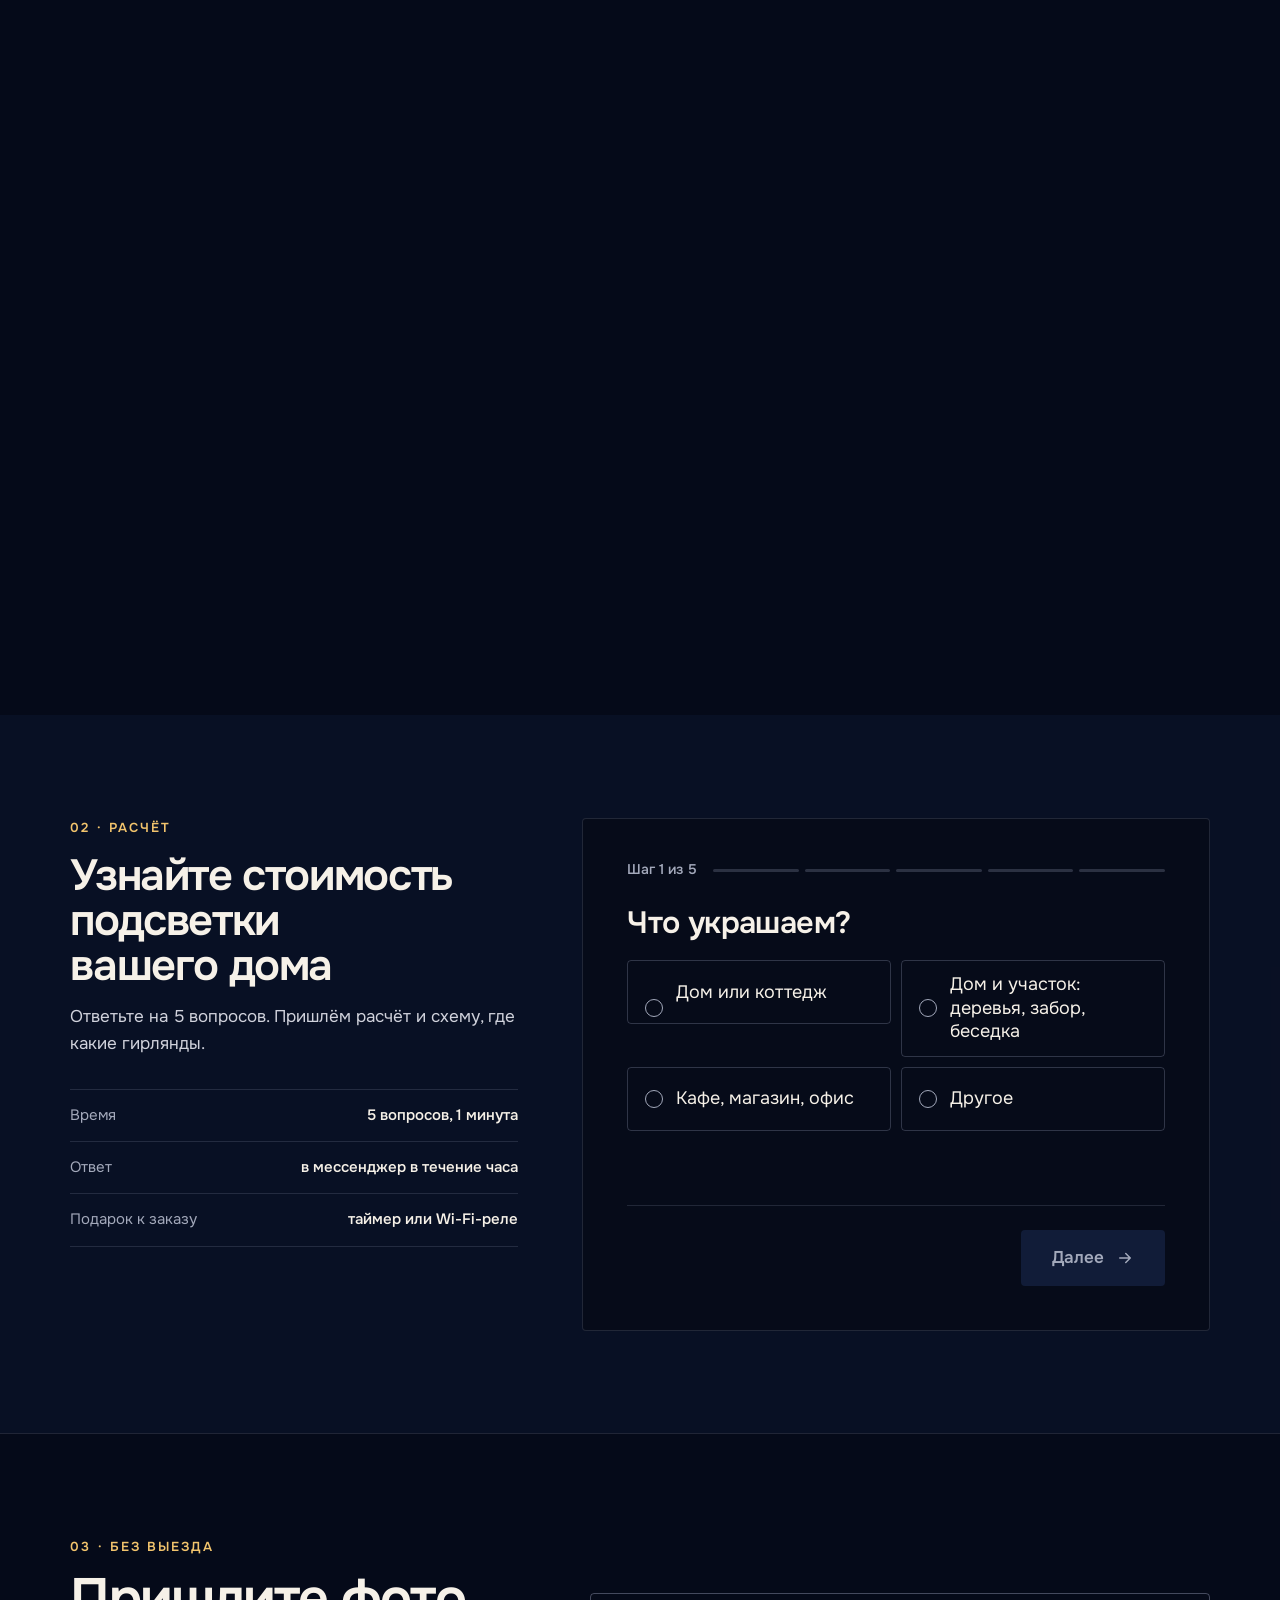
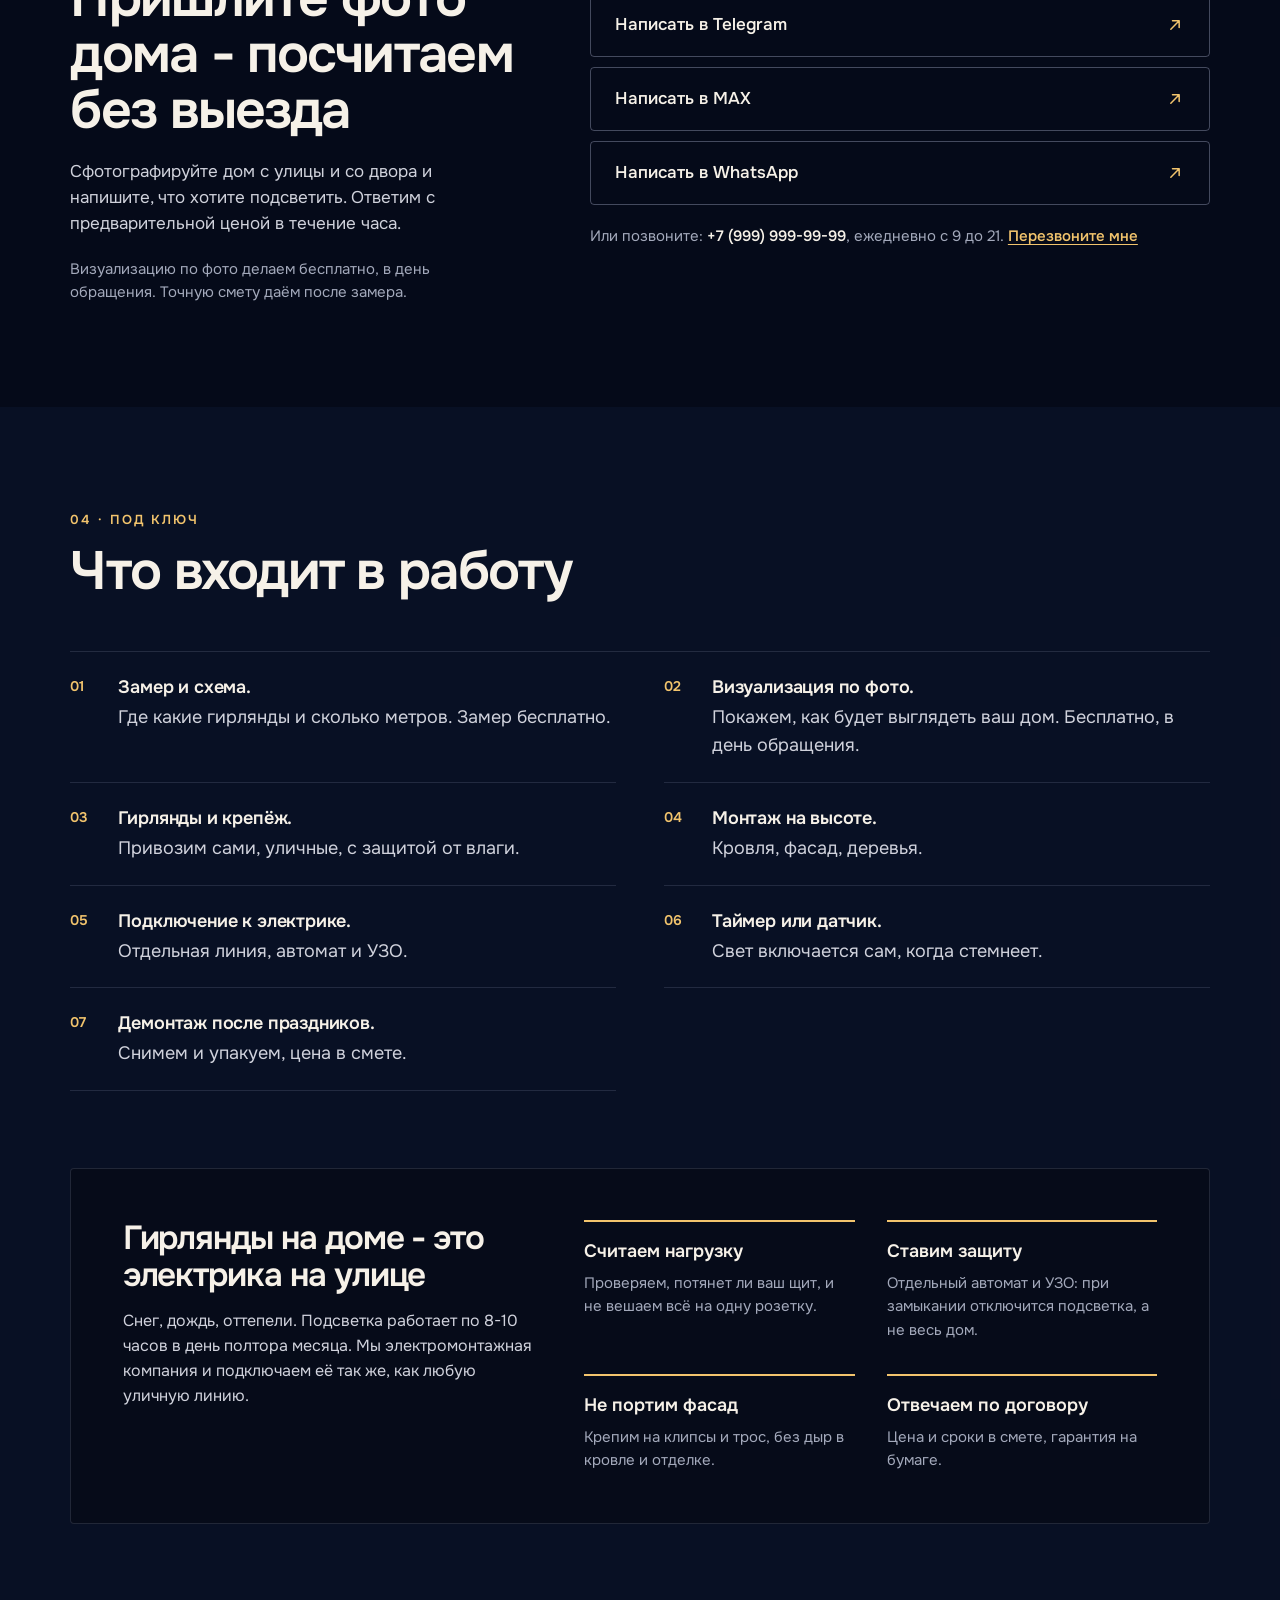
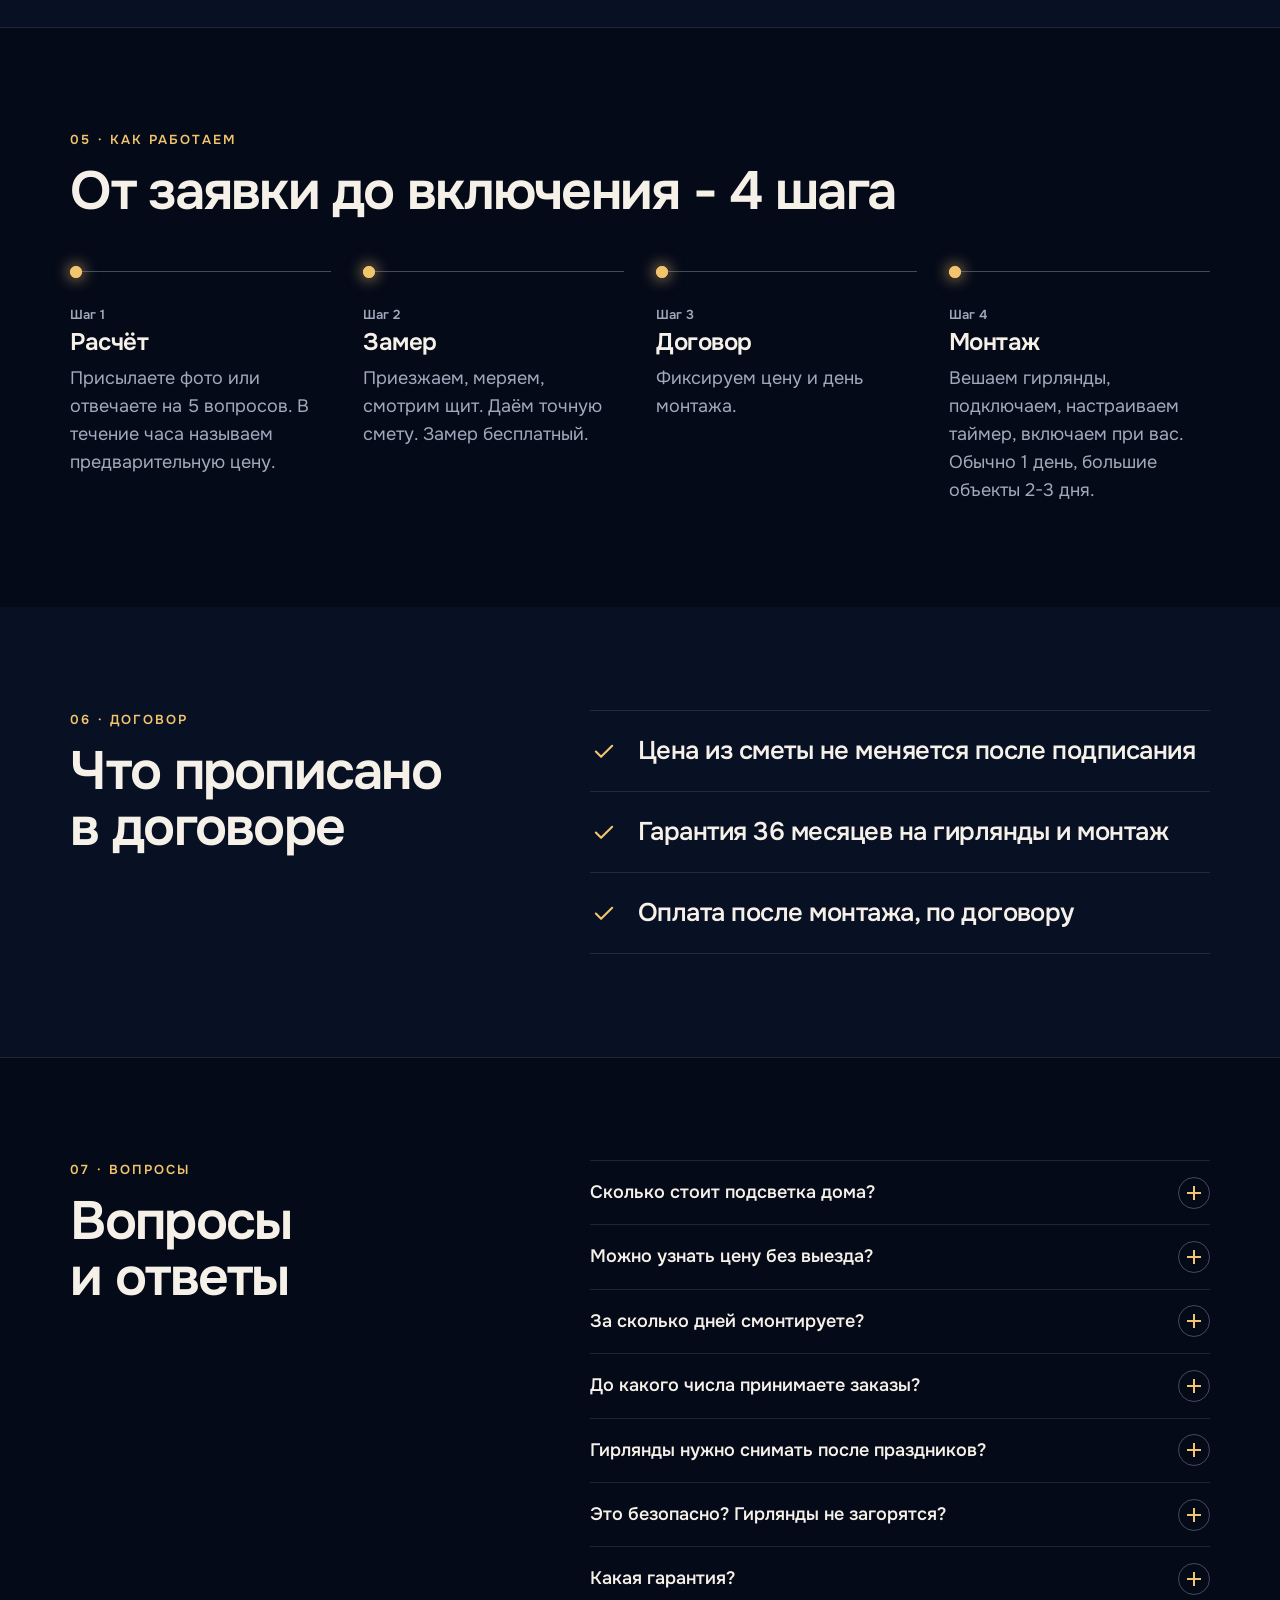
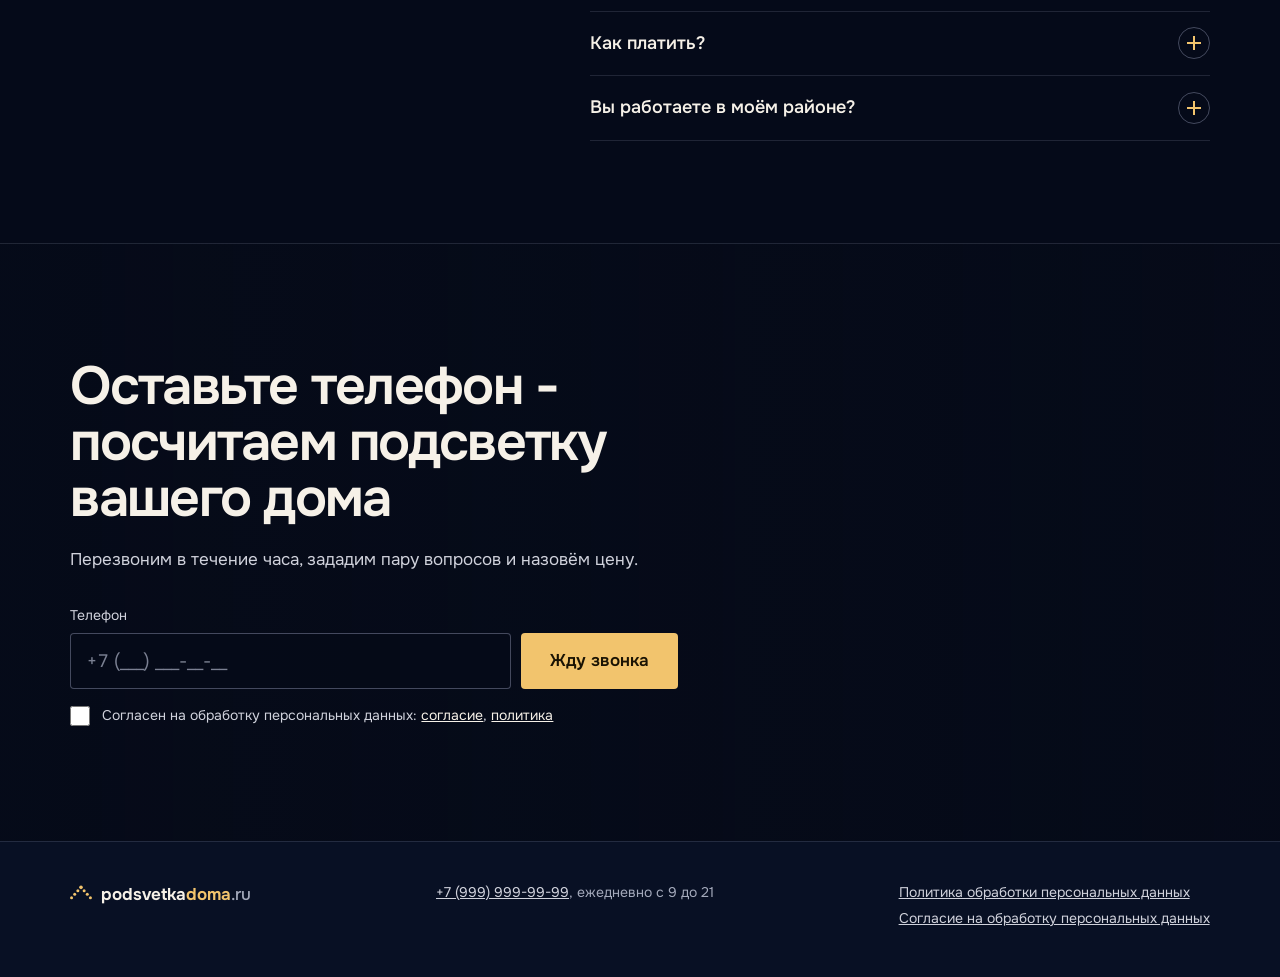
==== commit 9205de88: "Ендова на кровле, логотип и значок вкладки Co-Authored-By: Claude Opus 5.5 <noreply@anthropic.com>" ====
--- a/index.html
+++ b/index.html
@@ -18,7 +18,10 @@
 <meta property="og:image:height" content="630">
 <meta name="twitter:card" content="summary_large_image">
 <meta name="theme-color" content="#060b19">
-<link rel="icon" href="data:image/svg+xml,%3Csvg xmlns='http://www.w3.org/2000/svg' viewBox='0 0 32 32'%3E%3Crect width='32' height='32' fill='%23060b19'/%3E%3Ccircle cx='16' cy='16' r='6' fill='%23f2c46d'/%3E%3C/svg%3E">
+<link rel="icon" href="assets/favicon.svg" type="image/svg+xml">
+<link rel="icon" href="favicon.ico" sizes="32x32">
+<link rel="icon" href="assets/favicon-120.png" type="image/png" sizes="120x120">
+<link rel="apple-touch-icon" href="assets/apple-touch-icon.png">
 <link rel="preload" as="font" type="font/woff2" href="assets/fonts/onest-cyrillic.woff2" crossorigin>
 <link rel="preload" as="font" type="font/woff2" href="assets/fonts/onest-latin.woff2" crossorigin>
 <link rel="preload" as="image" type="image/avif" fetchpriority="high"
@@ -48,7 +51,7 @@
 
 <header class="head" id="head">
   <a class="logo" href="#scene" aria-label="podsvetkadoma.ru, в начало страницы">
-    <span class="logo__name">podsvetkadoma.ru</span>
+    <span class="logo__name">podsvetka<b>doma</b><i>.ru</i></span>
     <span class="logo__sub">Новогодняя подсветка домов</span>
   </a>
   <a class="head__tel" href="tel:+79999999999">+7 (999) 999-99-99</a>
@@ -86,7 +89,7 @@
           <source type="image/avif" srcset="assets/scene/f5-1200.avif 1200w, assets/scene/f5-2000.avif 2000w" sizes="(orientation: landscape) and (max-height: 520px) 45vw, (orientation: landscape) and (min-width: 640px) max(100vw, 134vh), 92vw">
           <img class="frame" data-k="5" src="assets/scene/f5-1200.webp" srcset="assets/scene/f5-1200.webp 1200w, assets/scene/f5-2000.webp 2000w" sizes="(orientation: landscape) and (max-height: 520px) 45vw, (orientation: landscape) and (min-width: 640px) max(100vw, 134vh), 92vw" width="1200" height="896" alt="Тот же дом с подсветкой: контур кровли, бахрома, терраса, ёлка и берёзы">
         </picture>
-        <video class="scene__video" data-src="assets/hero.mp4" width="1920" height="1080" muted playsinline preload="none" disablepictureinpicture aria-hidden="true" tabindex="-1"></video>
+        <!-- ролик первого экрана отключён до пересъёмки с исправленной ендовой: [video class="scene__video" data-src="assets/hero.mp4" width="1920" height="1080" muted playsinline preload="none" disablepictureinpicture aria-hidden="true" tabindex="-1"] -->
       </div>
       <div class="scene__shade"></div>
     </div>
@@ -465,7 +468,7 @@
 <footer class="foot">
   <div class="wrap foot__grid">
     <div>
-      <p class="foot__name">podsvetkadoma.ru</p>
+      <p class="foot__name">podsvetka<b>doma</b><i>.ru</i></p>
     </div>
     <div>
       <p><a href="tel:+79999999999">+7 (999) 999-99-99</a>, ежедневно с 9 до 21</p>
--- a/css/style.css
+++ b/css/style.css
@@ -118,8 +118,10 @@
 .head::after { content: ""; position: absolute; inset: auto 0 0 0; height: 1px; background: var(--line); }
 .logo { display: flex; flex-direction: column; margin-right: auto; text-decoration: none; line-height: 1.1; }
 .logo__name { font-weight: 650; font-size: 1.1875rem; letter-spacing: -.01em; white-space: nowrap; }
-.logo__name::before { content: ""; display: inline-block; width: .5rem; height: .5rem; margin-right: .625rem; border-radius: 50%; background: var(--gold); box-shadow: 0 0 12px 2px rgba(242, 196, 109, .5); vertical-align: .1em; }
-.logo__sub { display: none; margin-top: .25rem; padding-left: 1.125rem; color: var(--mute); font-size: .8125rem; letter-spacing: .01em; }
+.logo__name::before { content: ""; display: inline-block; width: 1.5rem; height: 1.02rem; margin-right: .5625rem; background: url("data:image/svg+xml,%3Csvg xmlns='http://www.w3.org/2000/svg' viewBox='0 0 28 19'%3E%3Ccircle cx='2' cy='16' r='1.9' fill='%23f2c46d'/%3E%3Ccircle cx='6' cy='11.67' r='1.9' fill='%23f2c46d'/%3E%3Ccircle cx='10' cy='7.33' r='1.9' fill='%23f2c46d'/%3E%3Ccircle cx='14' cy='3' r='2.3' fill='%23f2c46d'/%3E%3Ccircle cx='18' cy='7.33' r='1.9' fill='%23f2c46d'/%3E%3Ccircle cx='22' cy='11.67' r='1.9' fill='%23f2c46d'/%3E%3Ccircle cx='26' cy='16' r='1.9' fill='%23f2c46d'/%3E%3C/svg%3E") center / contain no-repeat; vertical-align: -.02em; }
+.logo__name b, .foot__name b { color: var(--gold); font-weight: inherit; }
+.logo__name i, .foot__name i { font-style: normal; font-weight: 500; color: var(--mute); }
+.logo__sub { display: none; margin-top: .25rem; padding-left: 2.0625rem; color: var(--mute); font-size: .8125rem; letter-spacing: .01em; }
 .head__tel { font-weight: 550; font-size: 1rem; text-decoration: none; white-space: nowrap; padding-block: .75rem; }
 .head__tel:hover { color: var(--gold-hi); }
 .head__btn { display: none; }
@@ -127,7 +129,7 @@
 @media (max-width: 479px) {
   .head { gap: .75rem; }
   .logo__name { font-size: .9375rem; }
-  .logo__name::before { width: .4375rem; height: .4375rem; margin-right: .4375rem; }
+  .logo__name::before { width: 1.125rem; height: .77rem; margin-right: .375rem; }
   .head__tel { font-size: .9375rem; }
 }
 
@@ -567,7 +569,7 @@
 .foot__grid { display: grid; gap: 1.25rem; }
 .foot__grid p + p { margin-top: .25rem; }
 .foot__name { color: var(--text); font-size: 1.0625rem; font-weight: 650; }
-.foot__name::before { content: ""; display: inline-block; width: .5rem; height: .5rem; margin-right: .625rem; border-radius: 50%; background: var(--gold); vertical-align: .1em; }
+.foot__name::before { content: ""; display: inline-block; width: 1.375rem; height: .93rem; margin-right: .5625rem; background: url("data:image/svg+xml,%3Csvg xmlns='http://www.w3.org/2000/svg' viewBox='0 0 28 19'%3E%3Ccircle cx='2' cy='16' r='1.9' fill='%23f2c46d'/%3E%3Ccircle cx='6' cy='11.67' r='1.9' fill='%23f2c46d'/%3E%3Ccircle cx='10' cy='7.33' r='1.9' fill='%23f2c46d'/%3E%3Ccircle cx='14' cy='3' r='2.3' fill='%23f2c46d'/%3E%3Ccircle cx='18' cy='7.33' r='1.9' fill='%23f2c46d'/%3E%3Ccircle cx='22' cy='11.67' r='1.9' fill='%23f2c46d'/%3E%3Ccircle cx='26' cy='16' r='1.9' fill='%23f2c46d'/%3E%3C/svg%3E") center / contain no-repeat; vertical-align: -.02em; }
 .foot a { color: var(--soft); }
 
 /* Панель на телефоне */
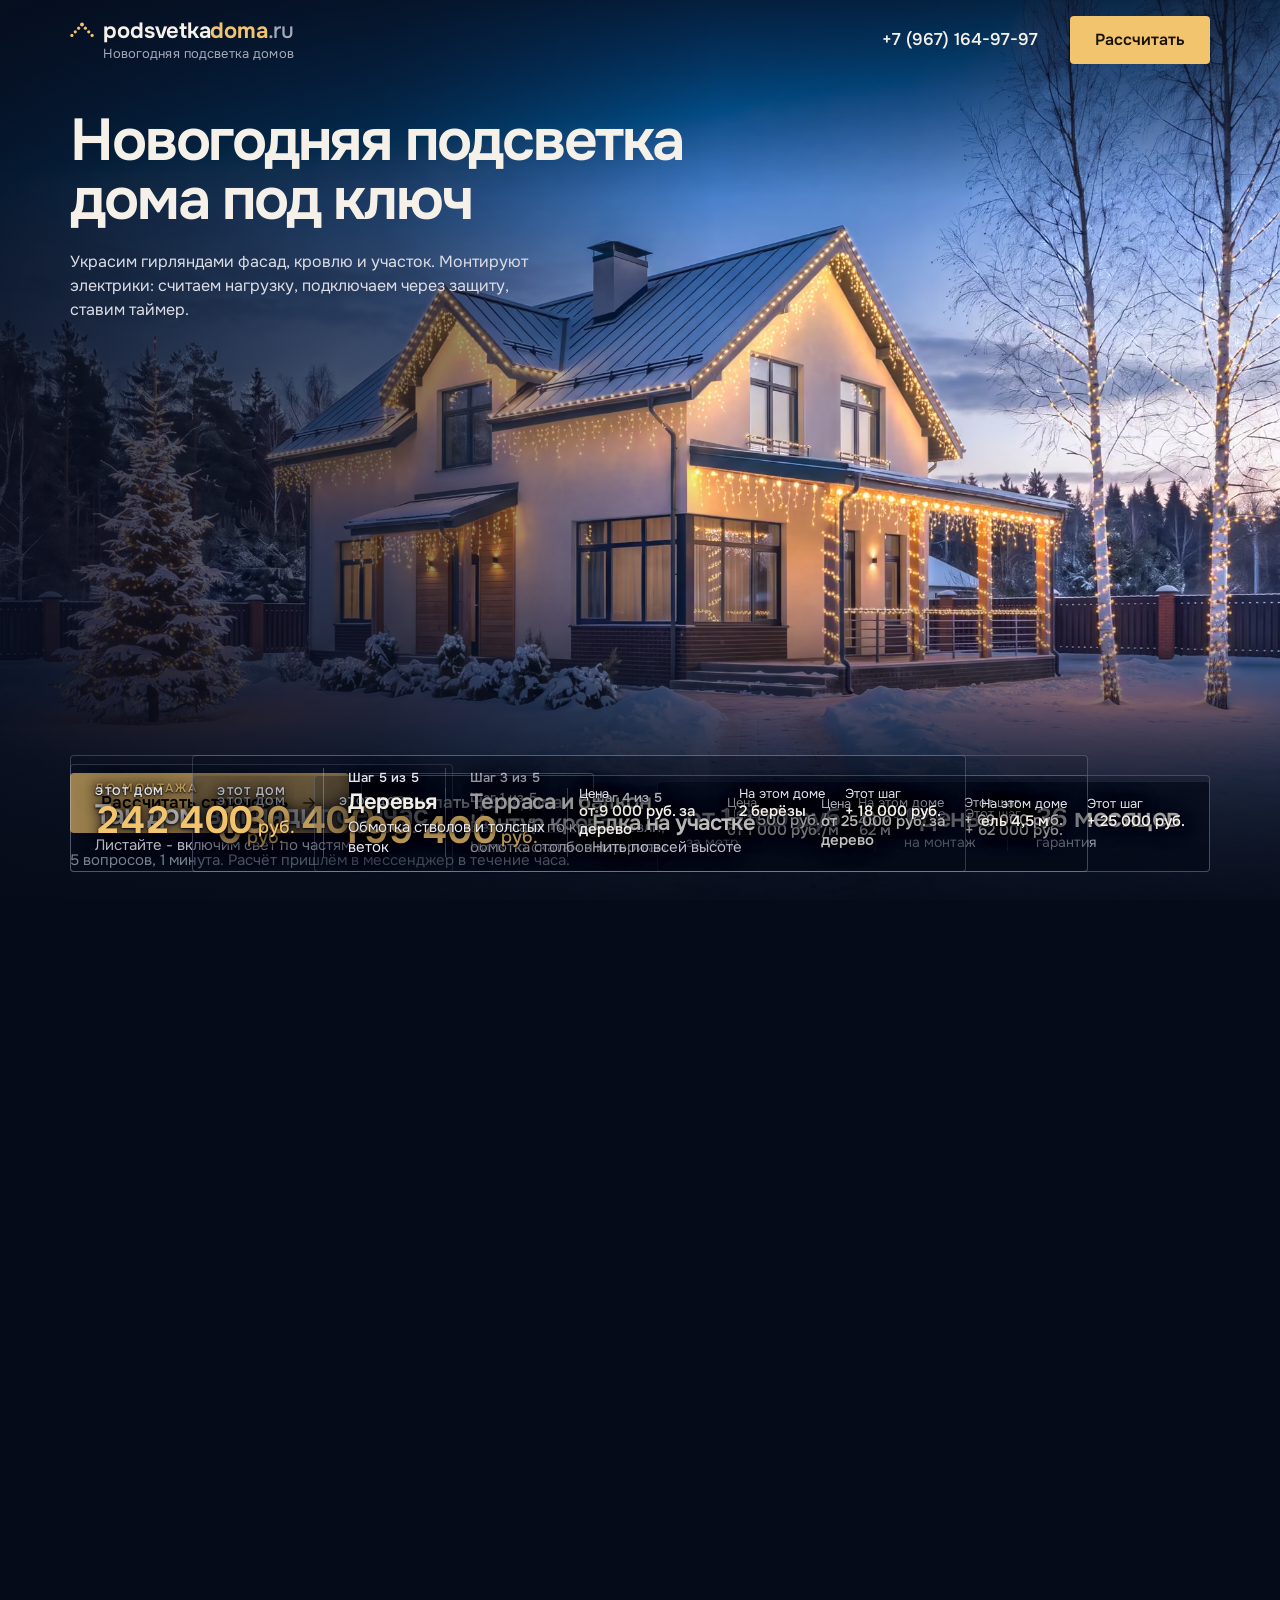
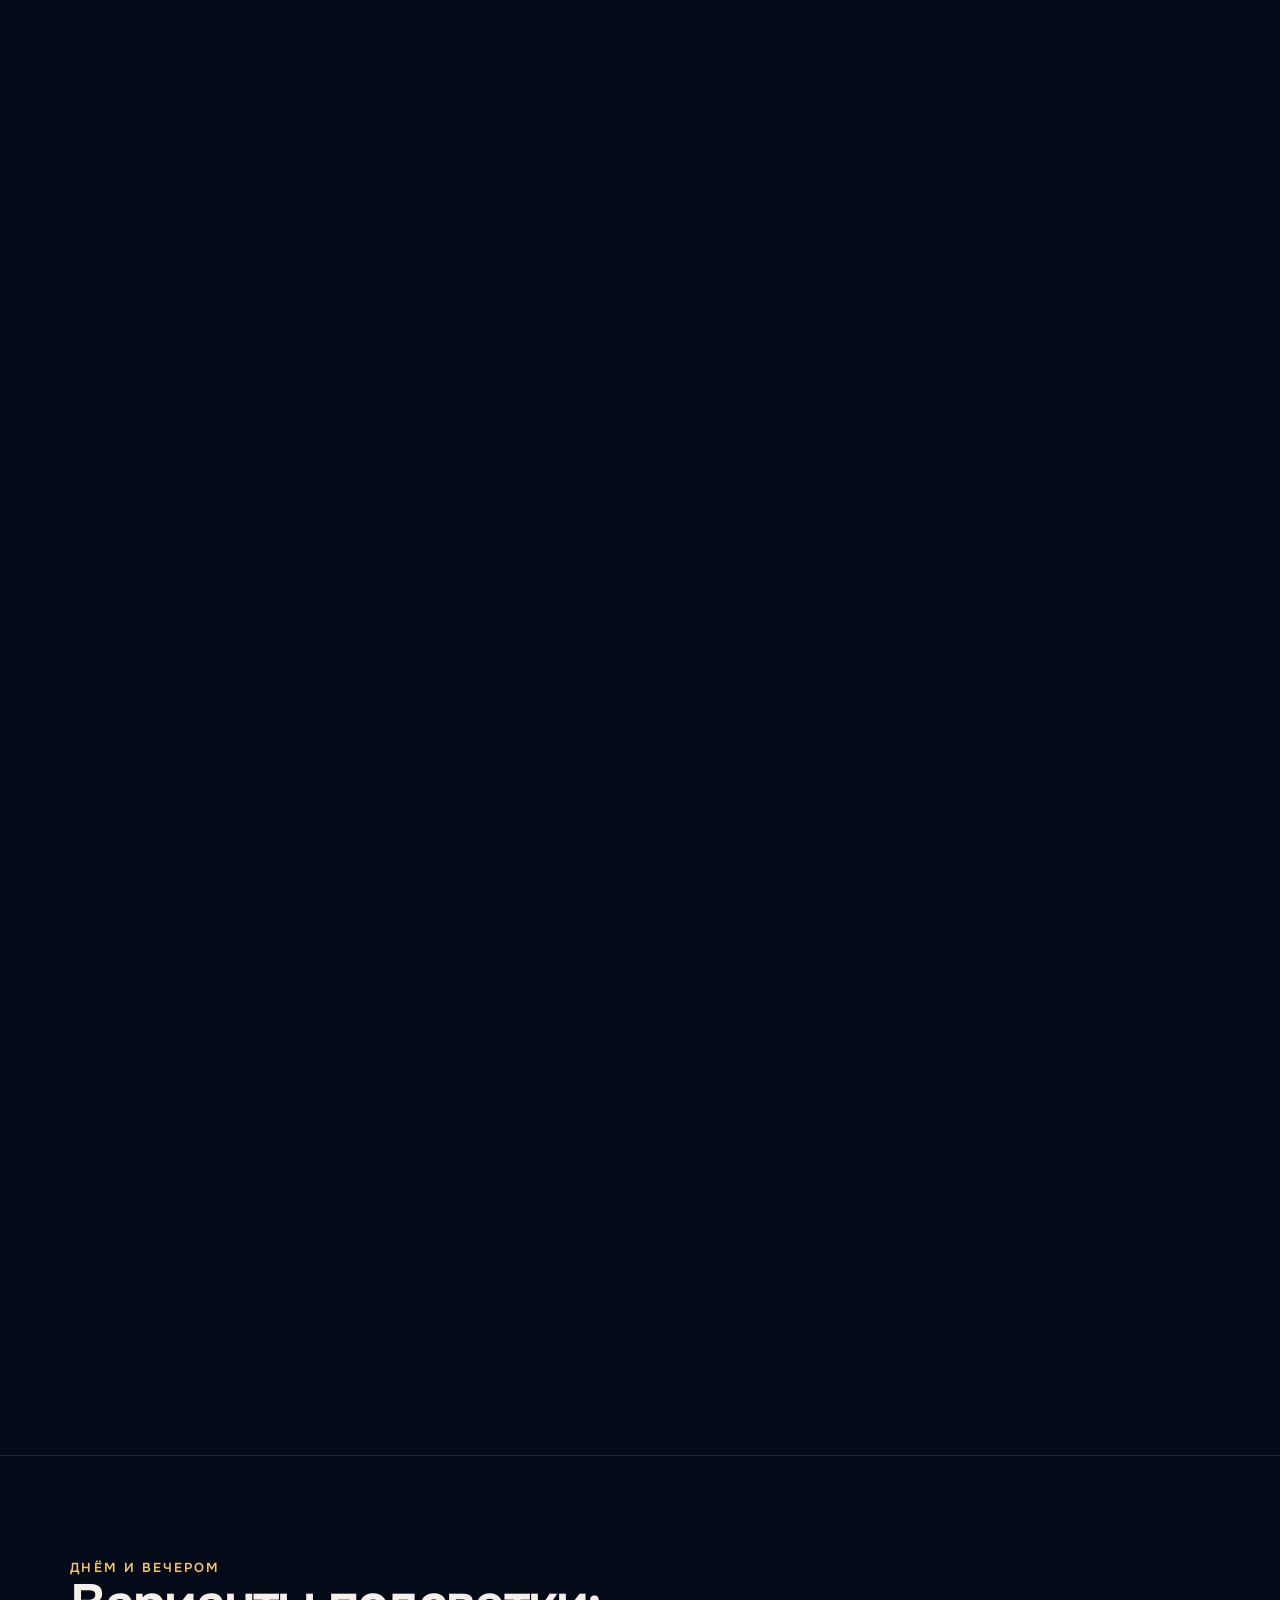
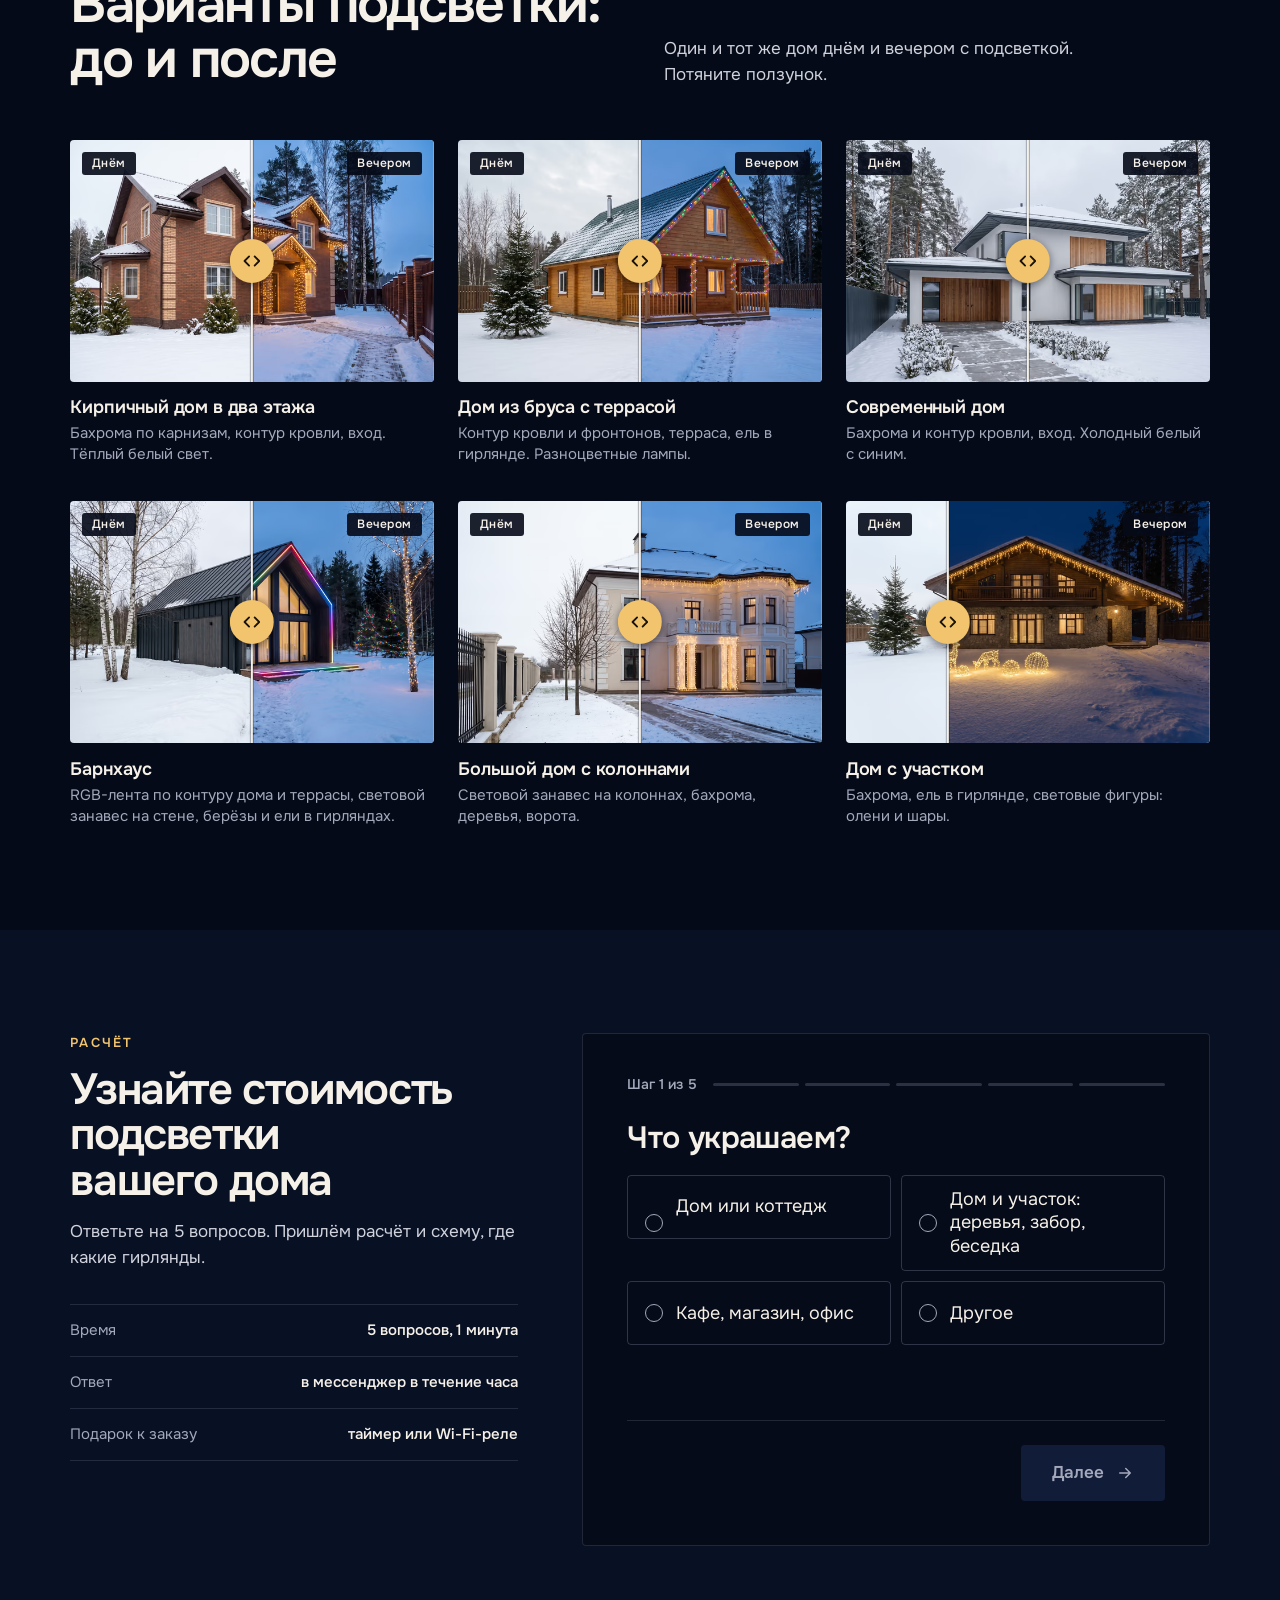
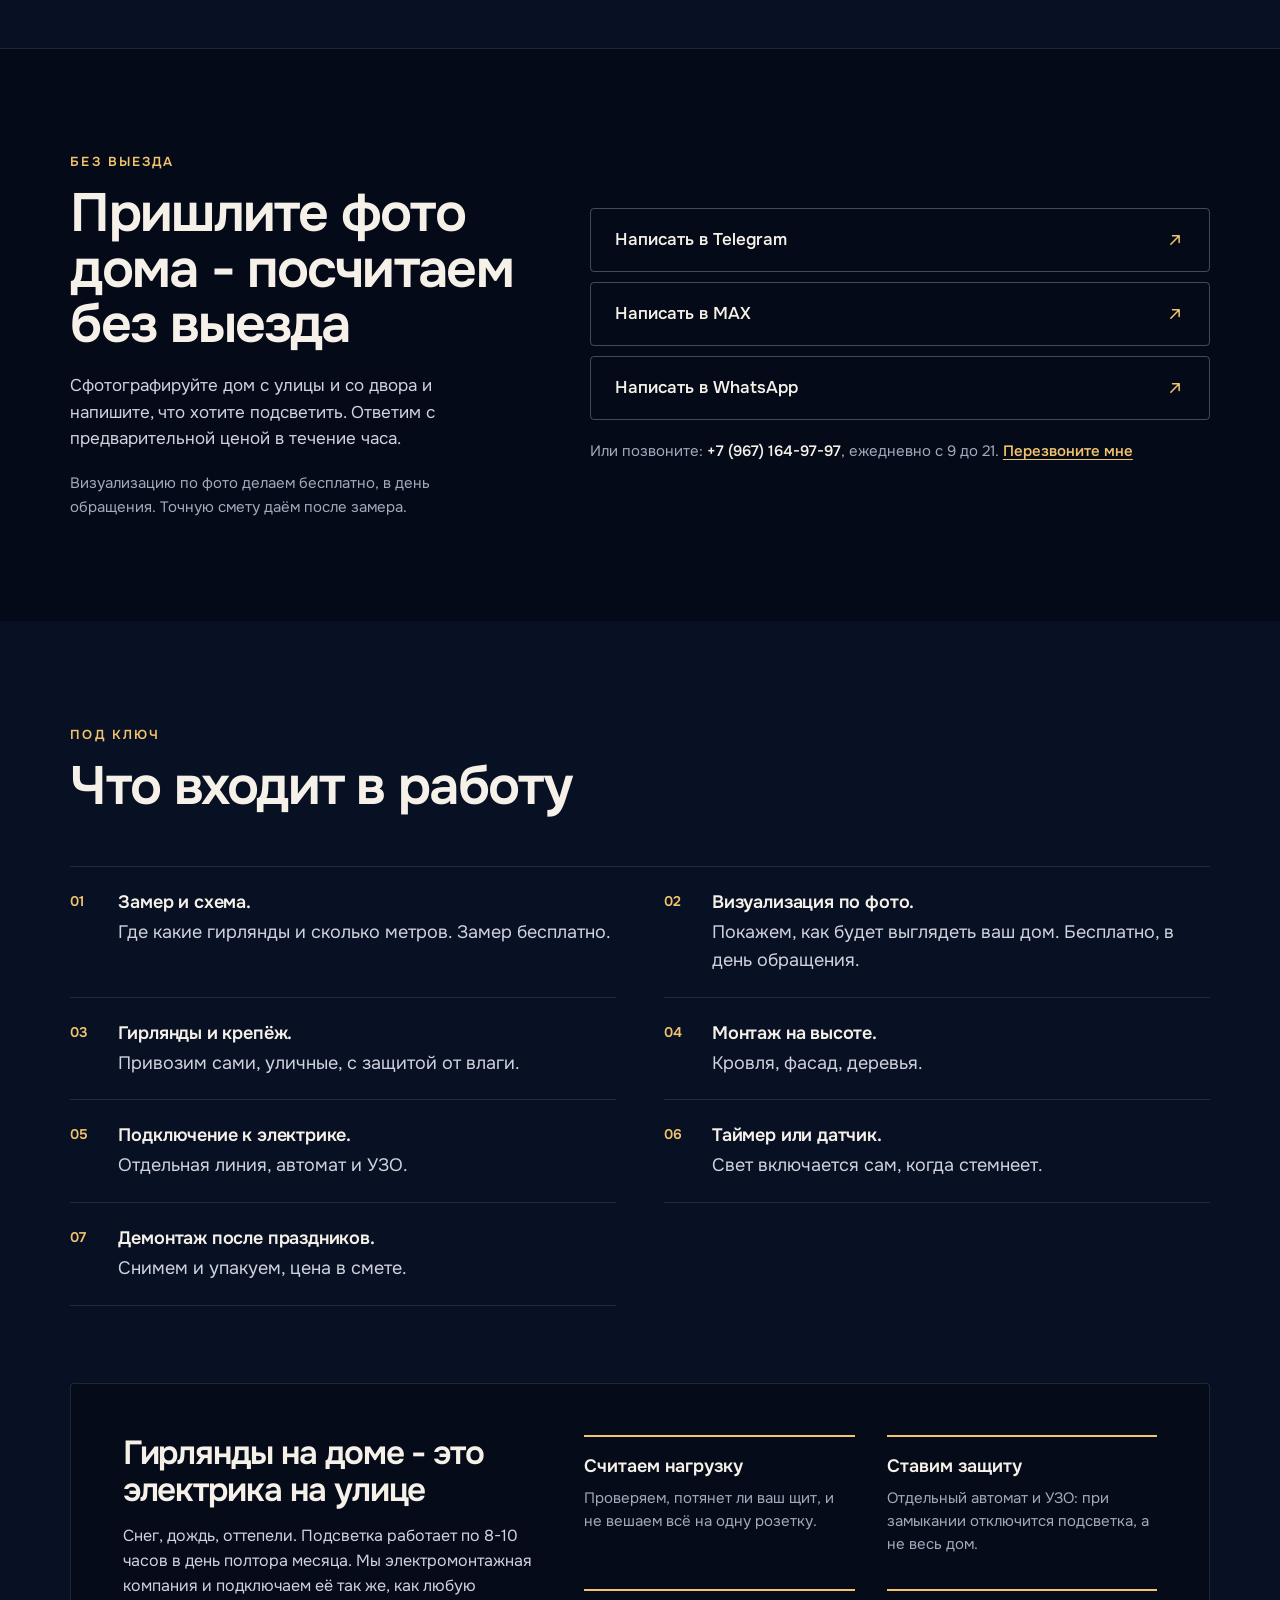
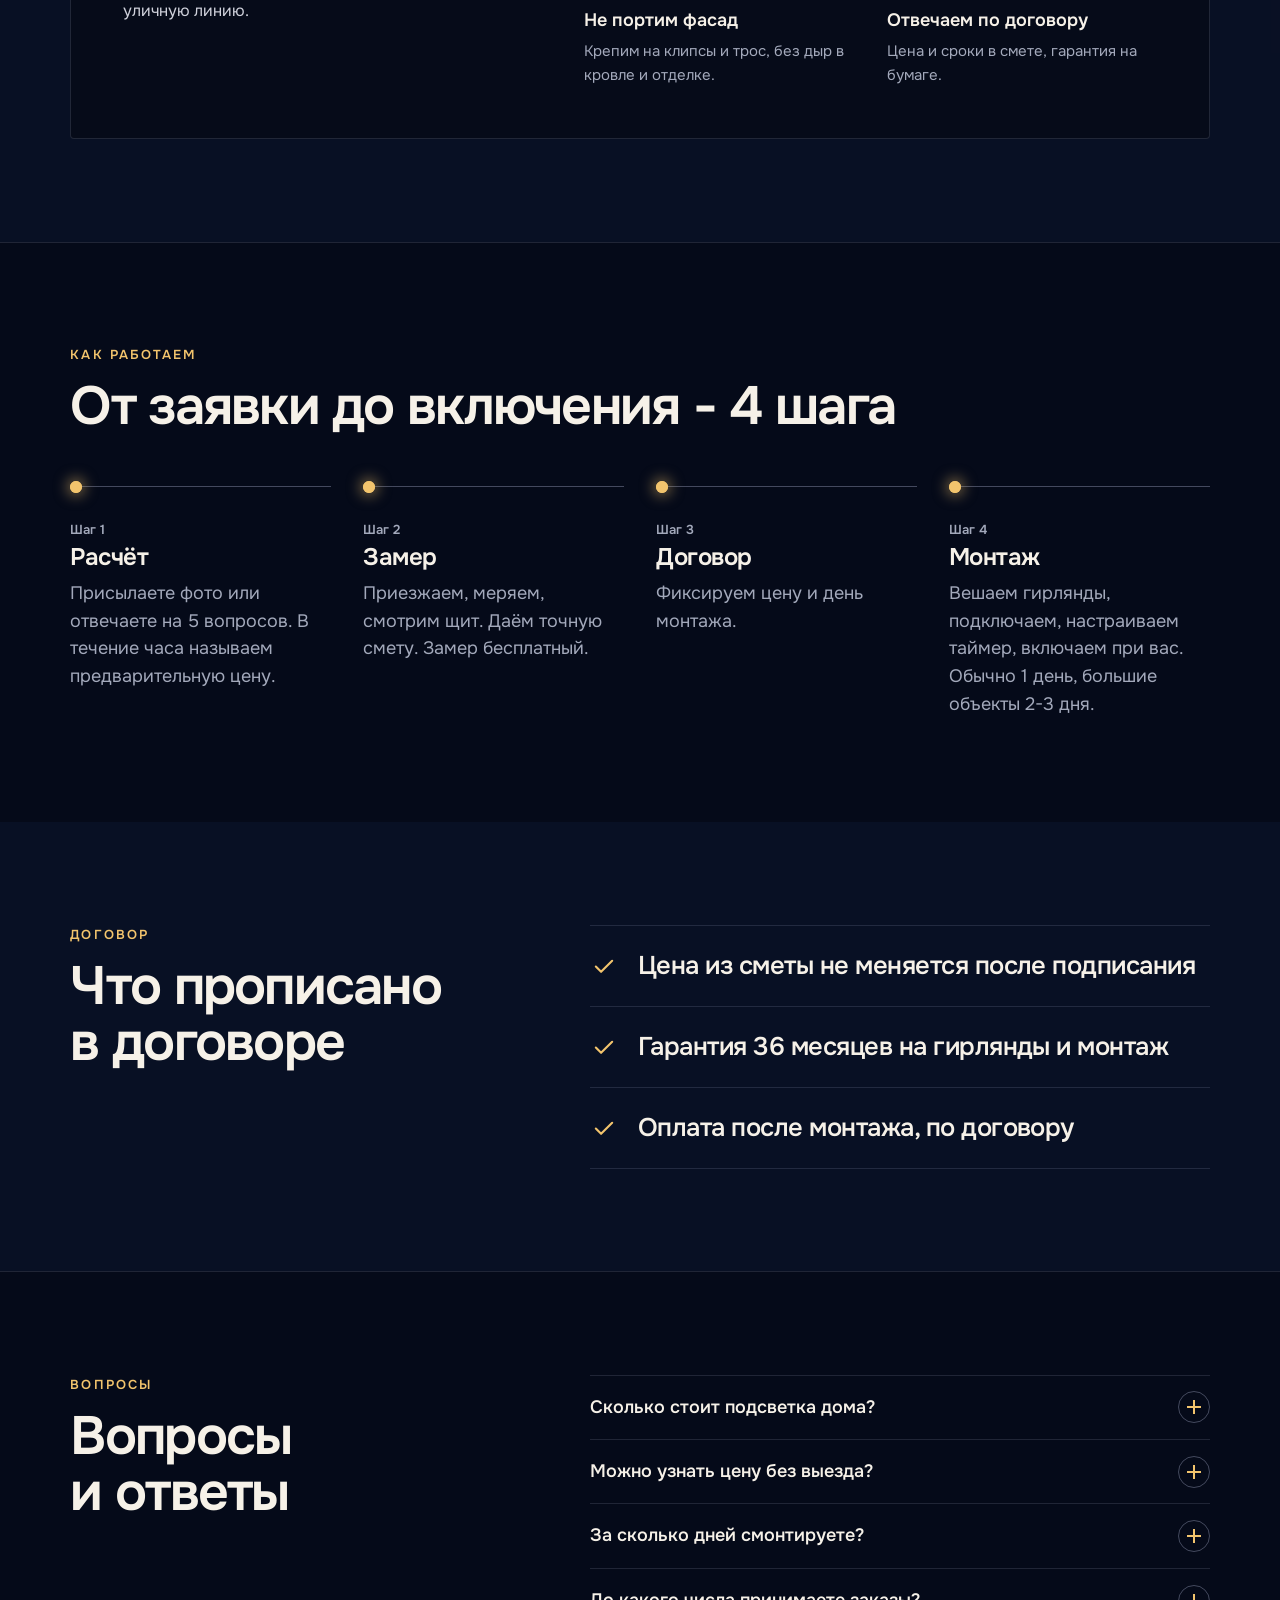
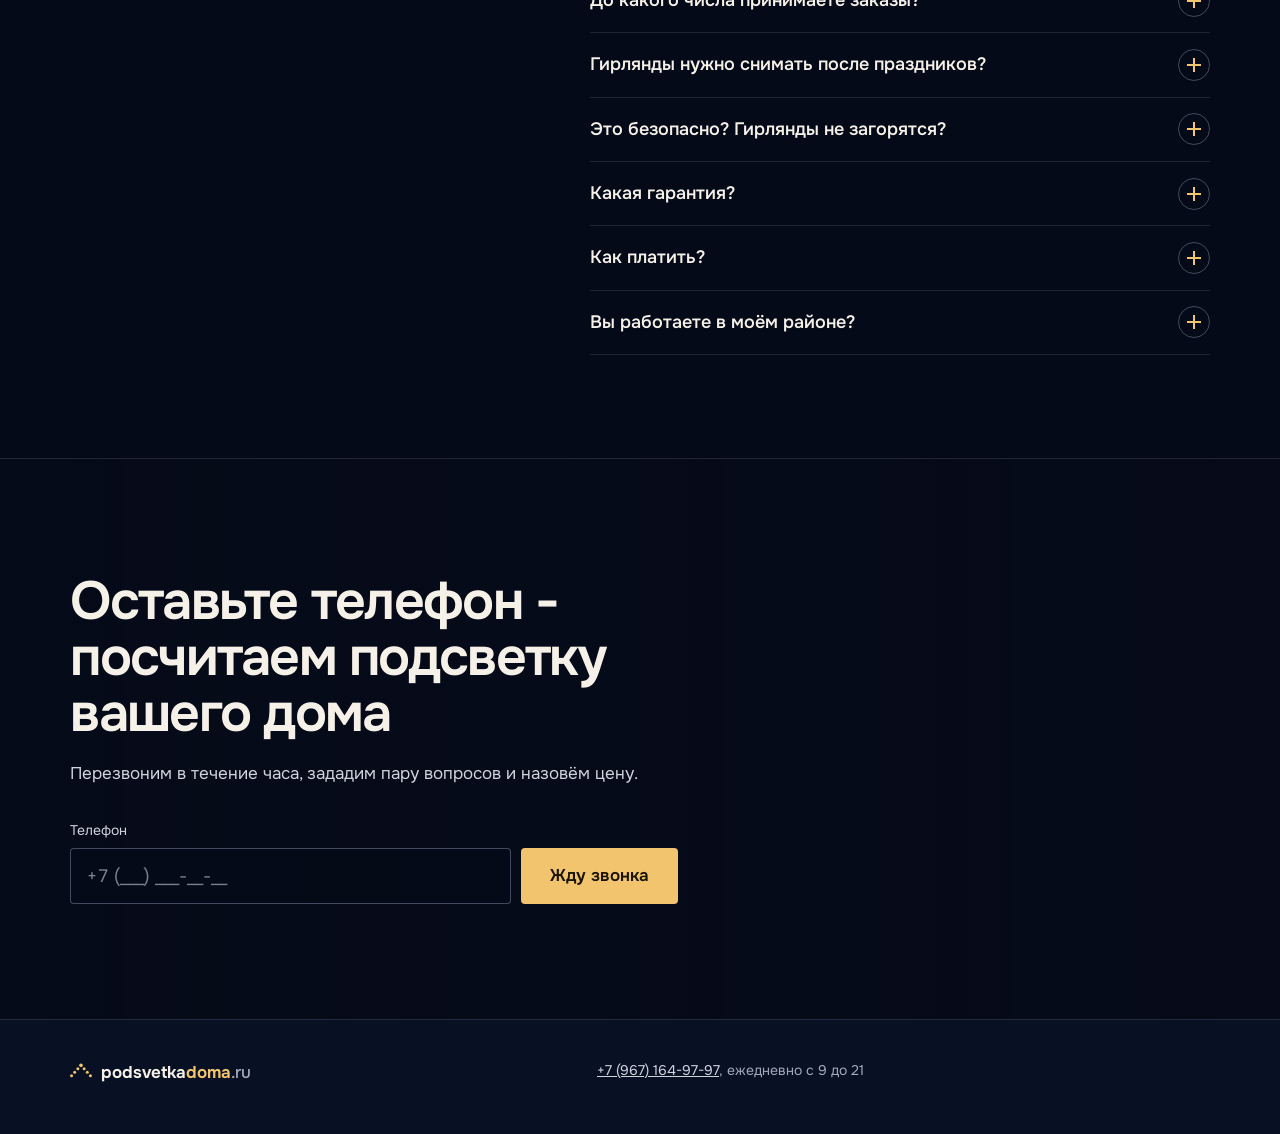
==== commit 6febe2bb: "Блок «Варианты подсветки: до и после», телефон, без номеров блоков Co-Authored-By: Claude Opus 5.5 <" ====
--- a/index.html
+++ b/index.html
@@ -1,7 +1,6 @@
 <!doctype html>
 <html lang="ru">
 <head>
-<!-- Перед запуском рекламы вернуть реквизиты оператора (ООО, ИНН, ОГРН) в подвал и политику: требование 152-ФЗ -->
 <meta charset="utf-8">
 <meta name="viewport" content="width=device-width, initial-scale=1, viewport-fit=cover">
 <meta name="robots" content="noindex, nofollow">
@@ -54,7 +53,7 @@
     <span class="logo__name">podsvetka<b>doma</b><i>.ru</i></span>
     <span class="logo__sub">Новогодняя подсветка домов</span>
   </a>
-  <a class="head__tel" href="tel:+79999999999">+7 (999) 999-99-99</a>
+  <a class="head__tel" href="tel:+79671649797">+7 (967) 164-97-97</a>
   <a class="btn btn--gold btn--sm head__btn" href="#quiz">Рассчитать</a>
 </header>
 
@@ -143,45 +142,130 @@
   </div>
 </section>
 
-<section class="sec" id="works">
+<section class="sec" id="variants">
   <div class="wrap">
     <div class="sec__head sec__head--row rv">
       <div>
-        <p class="eyebrow">01 · Работы</p>
-        <h2>Наши работы</h2>
-      </div>
-      <p>Пока здесь визуализации на примере одного дома. Фото объектов этого сезона добавим после первых монтажей.</p>
-    </div>
-    <ul class="works">
-      <li class="work rv"><figure>
-        <span class="work__img"><img src="assets/works/w1-600.webp" srcset="assets/works/w1-600.webp 600w, assets/works/w1.webp 1200w" sizes="(min-width: 900px) 30vw, (min-width: 640px) 45vw, 82vw" width="600" height="338" alt="Дом с контуром кровли и бахромой, визуализация" loading="lazy" decoding="async"></span>
-        <span class="work__tag">визуализация</span>
-        <figcaption>Контур кровли и бахрома</figcaption>
+        <p class="eyebrow">Днём и вечером</p>
+        <h2>Варианты подсветки: до и после</h2>
+      </div>
+      <p>Один и тот же дом днём и вечером с подсветкой. Потяните ползунок.</p>
+    </div>
+    <!-- Шторка: снизу дневной кадр, сверху вечерний, обрезанный по линии. Линию двигает input[type=range], js/app.js пишет его значение в --pos -->
+    <ul class="bas">
+      <li class="ba rv"><figure>
+        <div class="ba__view">
+          <picture>
+            <source type="image/avif" srcset="assets/works/ba1-before-640.avif 640w, assets/works/ba1-before-1280.avif 1280w" sizes="(min-width: 1440px) 411px, (min-width: 1200px) 29vw, (min-width: 640px) 45vw, calc(100vw - 2.5rem)">
+            <img class="ba__img" src="assets/works/ba1-before-640.webp" srcset="assets/works/ba1-before-640.webp 640w, assets/works/ba1-before-1280.webp 1280w" sizes="(min-width: 1440px) 411px, (min-width: 1200px) 29vw, (min-width: 640px) 45vw, calc(100vw - 2.5rem)" width="640" height="427" alt="Кирпичный дом в два этажа днём, без подсветки" loading="lazy" decoding="async">
+          </picture>
+          <div class="ba__cut ba__cut--day" aria-hidden="true"><span class="ba__tag">Днём</span></div>
+          <div class="ba__cut ba__cut--eve">
+            <picture>
+              <source type="image/avif" srcset="assets/works/ba1-after-640.avif 640w, assets/works/ba1-after-1280.avif 1280w" sizes="(min-width: 1440px) 411px, (min-width: 1200px) 29vw, (min-width: 640px) 45vw, calc(100vw - 2.5rem)">
+              <img class="ba__img" src="assets/works/ba1-after-640.webp" srcset="assets/works/ba1-after-640.webp 640w, assets/works/ba1-after-1280.webp 1280w" sizes="(min-width: 1440px) 411px, (min-width: 1200px) 29vw, (min-width: 640px) 45vw, calc(100vw - 2.5rem)" width="640" height="427" alt="Тот же кирпичный дом вечером: бахрома по карнизам, контур кровли и подсветка входа, тёплый белый свет" loading="lazy" decoding="async">
+            </picture>
+            <span class="ba__tag" aria-hidden="true">Вечером</span>
+          </div>
+          <input class="ba__range" type="range" min="0" max="100" step="any" value="50" aria-label="Сравнить день и вечер: кирпичный дом в два этажа" aria-valuetext="Вечерний кадр открыт на 50%">
+          <span class="ba__line" aria-hidden="true"></span>
+        </div>
+        <figcaption><b>Кирпичный дом в два этажа</b><span>Бахрома по карнизам, контур кровли, вход. Тёплый белый свет.</span></figcaption>
       </figure></li>
-      <li class="work rv"><figure>
-        <span class="work__img"><img src="assets/works/w2-600.webp" srcset="assets/works/w2-600.webp 600w, assets/works/w2.webp 1200w" sizes="(min-width: 900px) 30vw, (min-width: 640px) 45vw, 82vw" width="600" height="338" alt="Подсветка входа и крыльца, визуализация" loading="lazy" decoding="async"></span>
-        <span class="work__tag">визуализация</span>
-        <figcaption>Вход и крыльцо</figcaption>
+      <li class="ba rv"><figure>
+        <div class="ba__view">
+          <picture>
+            <source type="image/avif" srcset="assets/works/ba2-before-640.avif 640w, assets/works/ba2-before-1280.avif 1280w" sizes="(min-width: 1440px) 411px, (min-width: 1200px) 29vw, (min-width: 640px) 45vw, calc(100vw - 2.5rem)">
+            <img class="ba__img" src="assets/works/ba2-before-640.webp" srcset="assets/works/ba2-before-640.webp 640w, assets/works/ba2-before-1280.webp 1280w" sizes="(min-width: 1440px) 411px, (min-width: 1200px) 29vw, (min-width: 640px) 45vw, calc(100vw - 2.5rem)" width="640" height="427" alt="Дом из бруса с террасой днём, без подсветки" loading="lazy" decoding="async">
+          </picture>
+          <div class="ba__cut ba__cut--day" aria-hidden="true"><span class="ba__tag">Днём</span></div>
+          <div class="ba__cut ba__cut--eve">
+            <picture>
+              <source type="image/avif" srcset="assets/works/ba2-after-640.avif 640w, assets/works/ba2-after-1280.avif 1280w" sizes="(min-width: 1440px) 411px, (min-width: 1200px) 29vw, (min-width: 640px) 45vw, calc(100vw - 2.5rem)">
+              <img class="ba__img" src="assets/works/ba2-after-640.webp" srcset="assets/works/ba2-after-640.webp 640w, assets/works/ba2-after-1280.webp 1280w" sizes="(min-width: 1440px) 411px, (min-width: 1200px) 29vw, (min-width: 640px) 45vw, calc(100vw - 2.5rem)" width="640" height="427" alt="Тот же дом из бруса вечером: разноцветная гирлянда по контуру кровли, фронтону и террасе, ель в разноцветной гирлянде" loading="lazy" decoding="async">
+            </picture>
+            <span class="ba__tag" aria-hidden="true">Вечером</span>
+          </div>
+          <input class="ba__range" type="range" min="0" max="100" step="any" value="50" aria-label="Сравнить день и вечер: дом из бруса с террасой" aria-valuetext="Вечерний кадр открыт на 50%">
+          <span class="ba__line" aria-hidden="true"></span>
+        </div>
+        <figcaption><b>Дом из бруса с террасой</b><span>Контур кровли и фронтонов, терраса, ель в гирлянде. Разноцветные лампы.</span></figcaption>
       </figure></li>
-      <li class="work rv"><figure>
-        <span class="work__img"><img src="assets/works/w3-600.webp" srcset="assets/works/w3-600.webp 600w, assets/works/w3.webp 1200w" sizes="(min-width: 900px) 30vw, (min-width: 640px) 45vw, 82vw" width="600" height="338" alt="Подсветка террасы и балкона, визуализация" loading="lazy" decoding="async"></span>
-        <span class="work__tag">визуализация</span>
-        <figcaption>Терраса и балкон</figcaption>
+      <li class="ba rv"><figure>
+        <div class="ba__view">
+          <picture>
+            <source type="image/avif" srcset="assets/works/ba3-before-640.avif 640w, assets/works/ba3-before-1280.avif 1280w" sizes="(min-width: 1440px) 411px, (min-width: 1200px) 29vw, (min-width: 640px) 45vw, calc(100vw - 2.5rem)">
+            <img class="ba__img" src="assets/works/ba3-before-640.webp" srcset="assets/works/ba3-before-640.webp 640w, assets/works/ba3-before-1280.webp 1280w" sizes="(min-width: 1440px) 411px, (min-width: 1200px) 29vw, (min-width: 640px) 45vw, calc(100vw - 2.5rem)" width="640" height="427" alt="Современный дом днём, без подсветки" loading="lazy" decoding="async">
+          </picture>
+          <div class="ba__cut ba__cut--day" aria-hidden="true"><span class="ba__tag">Днём</span></div>
+          <div class="ba__cut ba__cut--eve">
+            <picture>
+              <source type="image/avif" srcset="assets/works/ba3-after-640.avif 640w, assets/works/ba3-after-1280.avif 1280w" sizes="(min-width: 1440px) 411px, (min-width: 1200px) 29vw, (min-width: 640px) 45vw, calc(100vw - 2.5rem)">
+              <img class="ba__img" src="assets/works/ba3-after-640.webp" srcset="assets/works/ba3-after-640.webp 640w, assets/works/ba3-after-1280.webp 1280w" sizes="(min-width: 1440px) 411px, (min-width: 1200px) 29vw, (min-width: 640px) 45vw, calc(100vw - 2.5rem)" width="640" height="427" alt="Тот же современный дом вечером: бахрома холодного белого и синего цвета по карнизам, контур кровли и входа" loading="lazy" decoding="async">
+            </picture>
+            <span class="ba__tag" aria-hidden="true">Вечером</span>
+          </div>
+          <input class="ba__range" type="range" min="0" max="100" step="any" value="50" aria-label="Сравнить день и вечер: современный дом" aria-valuetext="Вечерний кадр открыт на 50%">
+          <span class="ba__line" aria-hidden="true"></span>
+        </div>
+        <figcaption><b>Современный дом</b><span>Бахрома и контур кровли, вход. Холодный белый с синим.</span></figcaption>
       </figure></li>
-      <li class="work rv"><figure>
-        <span class="work__img"><img src="assets/works/w4-600.webp" srcset="assets/works/w4-600.webp 600w, assets/works/w4.webp 1200w" sizes="(min-width: 900px) 30vw, (min-width: 640px) 45vw, 82vw" width="600" height="338" alt="Ёлка на участке в гирляндах, визуализация" loading="lazy" decoding="async"></span>
-        <span class="work__tag">визуализация</span>
-        <figcaption>Ёлка на участке</figcaption>
+      <li class="ba rv"><figure>
+        <div class="ba__view">
+          <picture>
+            <source type="image/avif" srcset="assets/works/ba4-before-640.avif 640w, assets/works/ba4-before-1280.avif 1280w" sizes="(min-width: 1440px) 411px, (min-width: 1200px) 29vw, (min-width: 640px) 45vw, calc(100vw - 2.5rem)">
+            <img class="ba__img" src="assets/works/ba4-before-640.webp" srcset="assets/works/ba4-before-640.webp 640w, assets/works/ba4-before-1280.webp 1280w" sizes="(min-width: 1440px) 411px, (min-width: 1200px) 29vw, (min-width: 640px) 45vw, calc(100vw - 2.5rem)" width="640" height="427" alt="Барнхаус днём, без подсветки" loading="lazy" decoding="async">
+          </picture>
+          <div class="ba__cut ba__cut--day" aria-hidden="true"><span class="ba__tag">Днём</span></div>
+          <div class="ba__cut ba__cut--eve">
+            <picture>
+              <source type="image/avif" srcset="assets/works/ba4-after-640.avif 640w, assets/works/ba4-after-1280.avif 1280w" sizes="(min-width: 1440px) 411px, (min-width: 1200px) 29vw, (min-width: 640px) 45vw, calc(100vw - 2.5rem)">
+              <img class="ba__img" src="assets/works/ba4-after-640.webp" srcset="assets/works/ba4-after-640.webp 640w, assets/works/ba4-after-1280.webp 1280w" sizes="(min-width: 1440px) 411px, (min-width: 1200px) 29vw, (min-width: 640px) 45vw, calc(100vw - 2.5rem)" width="640" height="427" alt="Тот же барнхаус вечером: разноцветная RGB-лента по контуру торца, карнизу и террасе, световой занавес на стене, берёзы и ели в гирляндах" loading="lazy" decoding="async">
+            </picture>
+            <span class="ba__tag" aria-hidden="true">Вечером</span>
+          </div>
+          <input class="ba__range" type="range" min="0" max="100" step="any" value="50" aria-label="Сравнить день и вечер: барнхаус" aria-valuetext="Вечерний кадр открыт на 50%">
+          <span class="ba__line" aria-hidden="true"></span>
+        </div>
+        <figcaption><b>Барнхаус</b><span>RGB-лента по контуру дома и террасы, световой занавес на стене, берёзы и ели в гирляндах.</span></figcaption>
       </figure></li>
-      <li class="work rv"><figure>
-        <span class="work__img"><img src="assets/works/w5-600.webp" srcset="assets/works/w5-600.webp 600w, assets/works/w5.webp 1200w" sizes="(min-width: 900px) 30vw, (min-width: 640px) 45vw, 82vw" width="600" height="338" alt="Подсветка фронтона и балкона, визуализация" loading="lazy" decoding="async"></span>
-        <span class="work__tag">визуализация</span>
-        <figcaption>Фронтон и балкон</figcaption>
+      <li class="ba rv"><figure>
+        <div class="ba__view">
+          <picture>
+            <source type="image/avif" srcset="assets/works/ba5-before-640.avif 640w, assets/works/ba5-before-1280.avif 1280w" sizes="(min-width: 1440px) 411px, (min-width: 1200px) 29vw, (min-width: 640px) 45vw, calc(100vw - 2.5rem)">
+            <img class="ba__img" src="assets/works/ba5-before-640.webp" srcset="assets/works/ba5-before-640.webp 640w, assets/works/ba5-before-1280.webp 1280w" sizes="(min-width: 1440px) 411px, (min-width: 1200px) 29vw, (min-width: 640px) 45vw, calc(100vw - 2.5rem)" width="640" height="427" alt="Большой дом с колоннами днём, без подсветки" loading="lazy" decoding="async">
+          </picture>
+          <div class="ba__cut ba__cut--day" aria-hidden="true"><span class="ba__tag">Днём</span></div>
+          <div class="ba__cut ba__cut--eve">
+            <picture>
+              <source type="image/avif" srcset="assets/works/ba5-after-640.avif 640w, assets/works/ba5-after-1280.avif 1280w" sizes="(min-width: 1440px) 411px, (min-width: 1200px) 29vw, (min-width: 640px) 45vw, calc(100vw - 2.5rem)">
+              <img class="ba__img" src="assets/works/ba5-after-640.webp" srcset="assets/works/ba5-after-640.webp 640w, assets/works/ba5-after-1280.webp 1280w" sizes="(min-width: 1440px) 411px, (min-width: 1200px) 29vw, (min-width: 640px) 45vw, calc(100vw - 2.5rem)" width="640" height="427" alt="Тот же дом с колоннами вечером: световой занавес на колоннах, бахрома, гирлянды на деревьях и воротах" loading="lazy" decoding="async">
+            </picture>
+            <span class="ba__tag" aria-hidden="true">Вечером</span>
+          </div>
+          <input class="ba__range" type="range" min="0" max="100" step="any" value="50" aria-label="Сравнить день и вечер: большой дом с колоннами" aria-valuetext="Вечерний кадр открыт на 50%">
+          <span class="ba__line" aria-hidden="true"></span>
+        </div>
+        <figcaption><b>Большой дом с колоннами</b><span>Световой занавес на колоннах, бахрома, деревья, ворота.</span></figcaption>
       </figure></li>
-      <li class="work rv"><figure>
-        <span class="work__img"><img src="assets/works/w6-600.webp" srcset="assets/works/w6-600.webp 600w, assets/works/w6.webp 1200w" sizes="(min-width: 900px) 30vw, (min-width: 640px) 45vw, 82vw" width="600" height="338" alt="Берёзы у дома в гирляндах, визуализация" loading="lazy" decoding="async"></span>
-        <span class="work__tag">визуализация</span>
-        <figcaption>Деревья у дома</figcaption>
+      <li class="ba rv"><figure>
+        <div class="ba__view" style="--pos: 28%">
+          <picture>
+            <source type="image/avif" srcset="assets/works/ba6-before-640.avif 640w, assets/works/ba6-before-1280.avif 1280w" sizes="(min-width: 1440px) 411px, (min-width: 1200px) 29vw, (min-width: 640px) 45vw, calc(100vw - 2.5rem)">
+            <img class="ba__img" src="assets/works/ba6-before-640.webp" srcset="assets/works/ba6-before-640.webp 640w, assets/works/ba6-before-1280.webp 1280w" sizes="(min-width: 1440px) 411px, (min-width: 1200px) 29vw, (min-width: 640px) 45vw, calc(100vw - 2.5rem)" width="640" height="427" alt="Дом с участком днём, без подсветки" loading="lazy" decoding="async">
+          </picture>
+          <div class="ba__cut ba__cut--day" aria-hidden="true"><span class="ba__tag">Днём</span></div>
+          <div class="ba__cut ba__cut--eve">
+            <picture>
+              <source type="image/avif" srcset="assets/works/ba6-after-640.avif 640w, assets/works/ba6-after-1280.avif 1280w" sizes="(min-width: 1440px) 411px, (min-width: 1200px) 29vw, (min-width: 640px) 45vw, calc(100vw - 2.5rem)">
+              <img class="ba__img" src="assets/works/ba6-after-640.webp" srcset="assets/works/ba6-after-640.webp 640w, assets/works/ba6-after-1280.webp 1280w" sizes="(min-width: 1440px) 411px, (min-width: 1200px) 29vw, (min-width: 640px) 45vw, calc(100vw - 2.5rem)" width="640" height="427" alt="Тот же дом вечером: бахрома, ель в гирлянде, световые фигуры - олени и шары" loading="lazy" decoding="async">
+            </picture>
+            <span class="ba__tag" aria-hidden="true">Вечером</span>
+          </div>
+          <input class="ba__range" type="range" min="0" max="100" step="any" value="28" aria-label="Сравнить день и вечер: дом с участком" aria-valuetext="Вечерний кадр открыт на 72%">
+          <span class="ba__line" aria-hidden="true"></span>
+        </div>
+        <figcaption><b>Дом с участком</b><span>Бахрома, ель в гирлянде, световые фигуры: олени и шары.</span></figcaption>
       </figure></li>
     </ul>
   </div>
@@ -190,7 +274,7 @@
 <section class="sec sec--alt" id="quiz">
   <div class="wrap quizgrid">
     <div class="sec__head rv">
-      <p class="eyebrow">02 · Расчёт</p>
+      <p class="eyebrow">Расчёт</p>
       <h2>Узнайте стоимость подсветки вашего дома</h2>
       <p>Ответьте на 5 вопросов. Пришлём расчёт и схему, где какие гирлянды.</p>
       <dl class="terms">
@@ -286,8 +370,6 @@
             <label class="opt opt--chip"><input type="radio" name="via" value="Звонок"><span>Позвоните мне</span></label>
           </div>
         </div>
-        <label class="agree"><input type="checkbox" name="agree" value="1" aria-describedby="q-agree-err"><span>Согласен на обработку персональных данных: <a href="policy.html#consent">согласие</a>, <a href="policy.html">политика</a></span></label>
-        <p class="field__err" id="q-agree-err" data-err="agree" role="alert"></p>
         <button class="btn btn--gold" type="submit">Получить расчёт</button>
       </fieldset>
 
@@ -301,9 +383,9 @@
         <p class="done__t">Заявка принята</p>
         <p>Свяжемся в течение часа. Хотите быстрее - пришлите фото дома в мессенджер.</p>
         <div class="msgs msgs--rows">
-          <a class="btn btn--line" href="#" data-goal="click_telegram">Telegram</a>
-          <a class="btn btn--line" href="#" data-goal="click_max">MAX</a>
-          <a class="btn btn--line" href="#" data-goal="click_whatsapp">WhatsApp</a>
+          <a class="btn btn--line" href="https://t.me/+79671649797" target="_blank" rel="noopener" data-goal="click_telegram">Telegram</a>
+          <a class="btn btn--line" href="https://max.ru/+79671649797" target="_blank" rel="noopener" data-goal="click_max">MAX</a>
+          <a class="btn btn--line" href="https://wa.me/79671649797" target="_blank" rel="noopener" data-goal="click_whatsapp">WhatsApp</a>
         </div>
       </div>
     </form>
@@ -313,18 +395,18 @@
 <section class="sec" id="photo">
   <div class="wrap split split--mid">
     <div class="rv">
-      <p class="eyebrow">03 · Без выезда</p>
+      <p class="eyebrow">Без выезда</p>
       <h2>Пришлите фото дома - посчитаем без выезда</h2>
       <p class="lead">Сфотографируйте дом с улицы и со двора и напишите, что хотите подсветить. Ответим с предварительной ценой в течение часа.</p>
       <p class="note">Визуализацию по фото делаем бесплатно, в день обращения. Точную смету даём после замера.</p>
     </div>
     <div class="rv">
       <div class="msgs msgs--rows">
-        <a class="btn btn--line" href="#" data-goal="click_telegram">Написать в Telegram</a>
-        <a class="btn btn--line" href="#" data-goal="click_max">Написать в MAX</a>
-        <a class="btn btn--line" href="#" data-goal="click_whatsapp">Написать в WhatsApp</a>
-      </div>
-      <p class="note">Или позвоните: <a href="tel:+79999999999">+7 (999) 999-99-99</a>, ежедневно с 9 до 21. <button class="link" type="button" data-callback>Перезвоните мне</button></p>
+        <a class="btn btn--line" href="https://t.me/+79671649797" target="_blank" rel="noopener" data-goal="click_telegram">Написать в Telegram</a>
+        <a class="btn btn--line" href="https://max.ru/+79671649797" target="_blank" rel="noopener" data-goal="click_max">Написать в MAX</a>
+        <a class="btn btn--line" href="https://wa.me/79671649797" target="_blank" rel="noopener" data-goal="click_whatsapp">Написать в WhatsApp</a>
+      </div>
+      <p class="note">Или позвоните: <a href="tel:+79671649797">+7 (967) 164-97-97</a>, ежедневно с 9 до 21. <button class="link" type="button" data-callback>Перезвоните мне</button></p>
     </div>
   </div>
 </section>
@@ -332,7 +414,7 @@
 <section class="sec sec--alt" id="included">
   <div class="wrap">
     <div class="sec__head rv">
-      <p class="eyebrow">04 · Под ключ</p>
+      <p class="eyebrow">Под ключ</p>
       <h2>Что входит в работу</h2>
     </div>
     <ol class="rows rows--num rv">
@@ -362,7 +444,7 @@
 <section class="sec" id="steps">
   <div class="wrap">
     <div class="sec__head rv">
-      <p class="eyebrow">05 · Как работаем</p>
+      <p class="eyebrow">Как работаем</p>
       <h2>От заявки до включения - 4 шага</h2>
     </div>
     <ol class="flow rv">
@@ -377,7 +459,7 @@
 <section class="sec sec--alt" id="warranty">
   <div class="wrap split">
     <div class="rv">
-      <p class="eyebrow">06 · Договор</p>
+      <p class="eyebrow">Договор</p>
       <h2>Что прописано в договоре</h2>
     </div>
     <ul class="rows rows--big rows--check rv">
@@ -391,7 +473,7 @@
 <section class="sec" id="faq">
   <div class="wrap split">
     <div class="rv">
-      <p class="eyebrow">07 · Вопросы</p>
+      <p class="eyebrow">Вопросы</p>
       <h2>Вопросы и ответы</h2>
     </div>
     <div class="faq rv">
@@ -450,8 +532,6 @@
             <button class="btn btn--gold" type="submit">Жду звонка</button>
           </div>
           <p class="field__err" id="l-phone-err" data-err="phone" role="alert"></p>
-          <label class="agree"><input type="checkbox" name="agree" value="1" aria-describedby="l-agree-err"><span>Согласен на обработку персональных данных: <a href="policy.html#consent">согласие</a>, <a href="policy.html">политика</a></span></label>
-          <p class="field__err" id="l-agree-err" data-err="agree" role="alert"></p>
         </div>
         <div class="done" tabindex="-1" hidden>
           <span class="done__mark" aria-hidden="true"></span>
@@ -471,18 +551,14 @@
       <p class="foot__name">podsvetka<b>doma</b><i>.ru</i></p>
     </div>
     <div>
-      <p><a href="tel:+79999999999">+7 (999) 999-99-99</a>, ежедневно с 9 до 21</p>
-    </div>
-    <div>
-      <p><a href="policy.html">Политика обработки персональных данных</a></p>
-      <p><a href="policy.html#consent">Согласие на обработку персональных данных</a></p>
+      <p><a href="tel:+79671649797">+7 (967) 164-97-97</a>, ежедневно с 9 до 21</p>
     </div>
   </div>
 </footer>
 
 <div class="bar" id="bar">
   <a class="btn btn--gold" href="#quiz">Рассчитать стоимость</a>
-  <a class="btn btn--line" href="#" data-goal="click_telegram">Telegram</a>
+  <a class="btn btn--line" href="https://t.me/+79671649797" target="_blank" rel="noopener" data-goal="click_telegram">Telegram</a>
 </div>
 
 <dialog class="modal" id="callback" aria-labelledby="cb-title">
@@ -495,8 +571,6 @@
         <input id="c-phone" name="phone" type="tel" inputmode="tel" autocomplete="tel" placeholder="+7 (___) ___-__-__" aria-describedby="c-phone-err">
         <p class="field__err" id="c-phone-err" data-err="phone" role="alert"></p>
       </div>
-      <label class="agree"><input type="checkbox" name="agree" value="1" aria-describedby="c-agree-err"><span>Согласен на обработку персональных данных: <a href="policy.html#consent">согласие</a>, <a href="policy.html">политика</a></span></label>
-      <p class="field__err" id="c-agree-err" data-err="agree" role="alert"></p>
       <button class="btn btn--gold" type="submit">Перезвоните мне</button>
     </div>
     <div class="done" tabindex="-1" hidden>
--- a/css/style.css
+++ b/css/style.css
@@ -362,8 +362,8 @@
 /* ---------- Появление блоков (класс rv-on ставит app.js) ---------- */
 .rv-on .rv { opacity: 0; transform: translateY(1.5rem); transition: opacity .8s var(--ease), transform .8s var(--ease); }
 .rv-on .rv.is-in { opacity: 1; transform: none; }
-.rv-on .works .rv:nth-child(3n+2) { transition-delay: .08s; }
-.rv-on .works .rv:nth-child(3n+3) { transition-delay: .16s; }
+.rv-on .bas .rv:nth-child(3n+2) { transition-delay: .08s; }
+.rv-on .bas .rv:nth-child(3n+3) { transition-delay: .16s; }
 
 /* ---------- Секции ---------- */
 /* ---------- Общий фон под блоками: дом в полной подсветке, лампочки мерцают ---------- */
@@ -412,19 +412,53 @@
 .msgs--rows .btn:hover::after { transform: translate(2px, -2px); }
 #photo .msgs--rows { margin-top: 0; }
 
-/* Работы */
-.works {
-  display: flex; gap: .875rem; overflow-x: auto; scroll-snap-type: x mandatory; scrollbar-width: none;
-  margin-inline: calc(var(--gut) * -1); padding-inline: var(--gut); scroll-padding-inline: var(--gut);
-}
-.works::-webkit-scrollbar { display: none; }
-.work { flex: 0 0 84%; scroll-snap-align: start; }
-.work figure { position: relative; }
-.work__img { display: block; overflow: hidden; border-radius: var(--r); background: var(--bg-2); }
-.work img { width: 100%; height: auto; aspect-ratio: 16 / 9; object-fit: cover; transition: transform .8s var(--ease); }
-.work:hover img { transform: scale(1.04); }
-.work__tag { position: absolute; top: .75rem; left: .75rem; padding: .1875rem .625rem; border-radius: 3px; background: var(--plate); color: var(--text); font-size: .75rem; font-weight: 550; letter-spacing: .04em; line-height: 1.4; }
-.work figcaption { margin-top: .875rem; font-size: 1.125rem; font-weight: 600; letter-spacing: -.01em; }
+/* До и после: шторка. Снизу дневной кадр, сверху вечерний, обрезанный по линии --pos.
+   Линию двигает невидимый input[type=range] поверх кадра, js/app.js только пишет его значение в --pos */
+.bas { display: grid; gap: 2rem; }
+.ba__view {
+  --pos: 50%; --grip: 3rem;
+  position: relative; overflow: hidden; overflow: clip; aspect-ratio: 3 / 2;
+  border-radius: var(--r); background: var(--bg-2); contain: layout paint;
+}
+.ba__img { position: absolute; inset: 0; width: 100%; height: 100%; object-fit: cover; }
+.ba__cut { position: absolute; inset: 0; pointer-events: none; }
+.ba__cut--day { clip-path: inset(0 calc(100% - var(--pos)) 0 0); }
+.ba__cut--eve { clip-path: inset(0 0 0 var(--pos)); }
+.ba__tag { position: absolute; top: .75rem; padding: .1875rem .625rem; border-radius: 3px; background: var(--plate); color: var(--text); font-size: .75rem; font-weight: 550; letter-spacing: .04em; line-height: 1.4; }
+.ba__cut--day .ba__tag { left: .75rem; }
+.ba__cut--eve .ba__tag { right: .75rem; }
+/* Ползунок шире кадра на ширину бегунка: середина бегунка ходит от края до края и совпадает с линией.
+   touch-action: pan-y - вертикальная прокрутка страницы пальцем остаётся, горизонтальный жест двигает шторку */
+.ba__range {
+  position: absolute; z-index: 2; top: 0; left: calc(var(--grip) / -2); width: calc(100% + var(--grip)); height: 100%;
+  margin: 0; padding: 0; border: 0; background: none; opacity: 0; cursor: ew-resize; touch-action: pan-y;
+  -webkit-appearance: none; appearance: none;
+}
+.ba__range::-webkit-slider-runnable-track { height: 100%; }
+.ba__range::-webkit-slider-thumb { -webkit-appearance: none; appearance: none; width: var(--grip); height: 100%; }
+.ba__range::-moz-range-track { height: 100%; }
+.ba__range::-moz-range-thumb { width: var(--grip); height: 100%; border: 0; border-radius: 0; }
+/* Тач: палец ловит только полосу у линии (бегунок во всю высоту кадра). Иначе при прокрутке страницы
+   пальцем по карточке шторка прыгала бы под палец */
+@media (hover: none) and (pointer: coarse) {
+  .ba__view { --grip: 4rem; }
+  .ba__range { pointer-events: none; }
+  .ba__range::-webkit-slider-thumb { pointer-events: auto; }
+  .ba__range::-moz-range-thumb { pointer-events: auto; }
+}
+.ba__line { position: absolute; z-index: 3; inset: 0; pointer-events: none; transform: translateX(var(--pos)); }
+.ba__line::before { content: ""; position: absolute; top: 0; bottom: 0; left: -1px; width: 2px; background: var(--text); box-shadow: 0 0 0 1px rgba(6, 11, 25, .3); }
+.ba__line::after {
+  content: ""; position: absolute; left: 0; top: 50%; width: 2.75rem; height: 2.75rem; margin: -1.375rem 0 0 -1.375rem; border-radius: 50%;
+  background: var(--gold) url("data:image/svg+xml,%3Csvg xmlns='http://www.w3.org/2000/svg' viewBox='0 0 24 24' fill='none' stroke='%231a1303' stroke-width='2' stroke-linecap='round' stroke-linejoin='round'%3E%3Cpath d='M9 7l-5 5 5 5M15 7l5 5-5 5'/%3E%3C/svg%3E") center / 1.375rem no-repeat;
+  box-shadow: 0 2px 10px rgba(3, 6, 16, .55);
+}
+.ba__range:hover + .ba__line::after { background-color: var(--gold-hi); }
+.ba__range:focus-visible + .ba__line::after { outline: 2px solid var(--text); outline-offset: 3px; }
+html:not(.js) .ba__range, html:not(.js) .ba__line { display: none; }
+.ba figcaption { margin-top: .875rem; }
+.ba figcaption b { display: block; font-size: 1.125rem; letter-spacing: -.01em; line-height: 1.3; }
+.ba figcaption span { display: block; margin-top: .25rem; color: var(--mute); font-size: .9375rem; line-height: 1.4; }
 
 /* Квиз */
 .terms { margin-top: 1rem; border-top: 1px solid var(--line); }
@@ -482,11 +516,7 @@
 .field input[aria-invalid="true"] { border-color: var(--err); }
 .field__err { color: var(--err); font-size: .875rem; line-height: 1.3; }
 .field__err:not(:empty) { margin-top: .375rem; margin-bottom: .5rem; }
-.agree { display: flex; gap: .75rem; align-items: flex-start; color: var(--soft); font-size: .875rem; line-height: 1.45; cursor: pointer; }
-.agree input { flex: none; width: 1.25rem; height: 1.25rem; margin: .0625rem 0 0; accent-color: var(--gold); cursor: pointer; }
-.agree input[aria-invalid="true"] { outline: 1px solid var(--err); outline-offset: 1px; }
-.agree a { color: var(--text); }
-.agree a:hover, .foot a:hover, .note a:hover { color: var(--gold-hi); }
+.foot a:hover, .note a:hover { color: var(--gold-hi); }
 .form .btn { width: 100%; margin-top: 1.25rem; }
 .form.is-sent .form__body { display: none; }
 .done { outline: 0; }
@@ -562,7 +592,6 @@
 .form__row .field input { background: rgba(6, 11, 25, .85); }
 .form__row + .field__err:not(:empty) { margin-top: .5rem; }
 .form .form__row .btn { margin-top: 0; }
-.form__row + .field__err + .agree { margin-top: 1rem; }
 
 /* Подвал */
 .foot { padding-block: 2.5rem calc(3rem + var(--bar-h)); border-top: 1px solid var(--line); background: var(--sec-alt); color: var(--mute); font-size: .875rem; }
@@ -604,7 +633,7 @@
 /* ---------- Широкие экраны ---------- */
 @media (min-width: 640px) {
   :root { --gut: 2rem; }
-  .works { display: grid; grid-template-columns: repeat(2, 1fr); gap: 2.25rem 1.5rem; overflow: visible; margin-inline: 0; padding-inline: 0; }
+  .bas { grid-template-columns: repeat(2, minmax(0, 1fr)); gap: 2.25rem 1.5rem; }
   .opts { grid-template-columns: repeat(2, 1fr); }
   .quiz { padding: 2rem 2rem 2.25rem; }
   .quiz__step--contact .btn { width: auto; min-width: 14rem; }
@@ -634,7 +663,6 @@
   .split { grid-template-columns: 5fr 7fr; gap: clamp(3rem, 6vw, 6rem); align-items: start; }
   .split--mid { align-items: center; }
   .sec__head--row { grid-template-columns: minmax(0, 1fr) minmax(0, 1fr); align-items: end; gap: 3rem; }
-  .works { grid-template-columns: repeat(3, 1fr); }
   .quizgrid { display: grid; grid-template-columns: 5fr 7fr; gap: clamp(3rem, 5vw, 5rem); align-items: start; }
   .quizgrid .sec__head { margin-bottom: 0; }
   .quizgrid h2 { font-size: clamp(2rem, 3.4vw, 3.125rem); }
@@ -646,6 +674,9 @@
   .flow li::before, .flow li::after { left: 0; top: -.375rem; }
   .faq p { padding-right: 3.5rem; }
 }
+@media (min-width: 1200px) {
+  .bas { grid-template-columns: repeat(3, minmax(0, 1fr)); }
+}
 @media (max-width: 899px) and (orientation: landscape) and (min-width: 640px) and (min-height: 521px) {
   .head { background: none; }
   .head::after { display: none; }
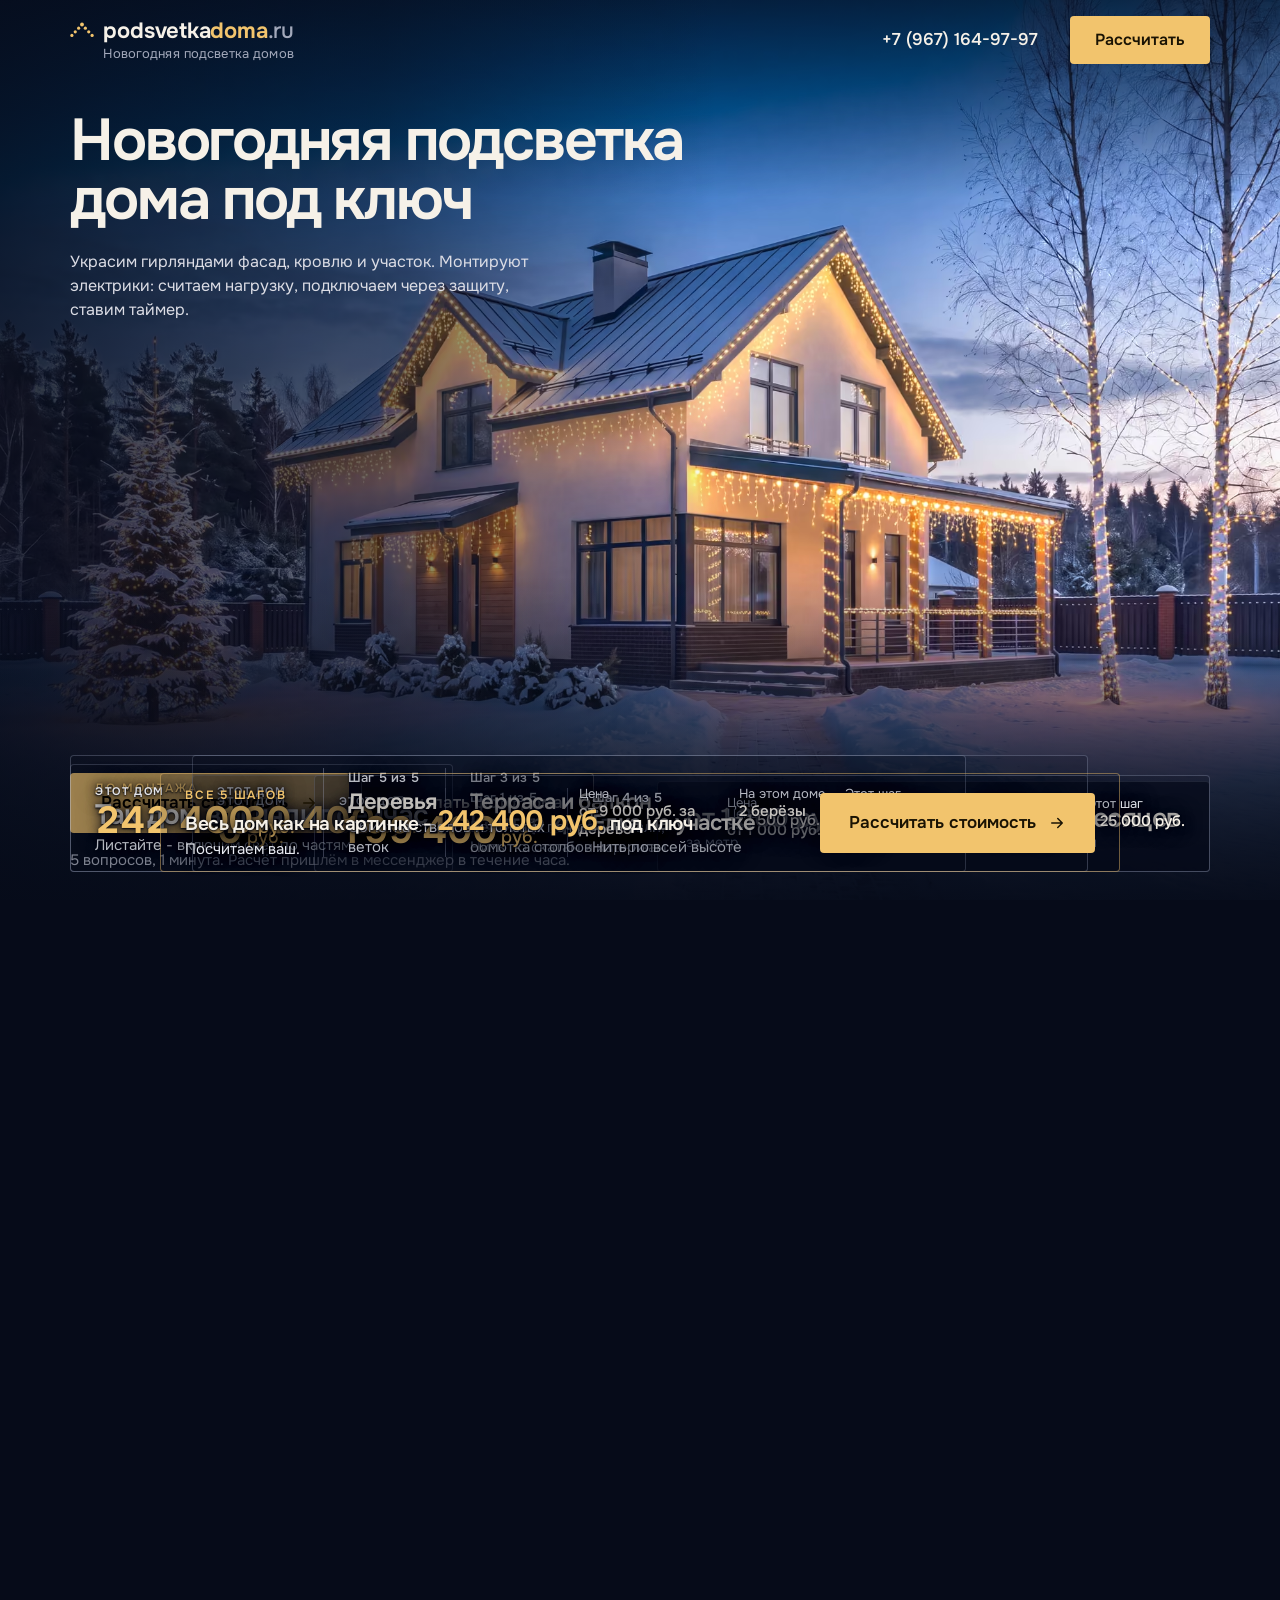
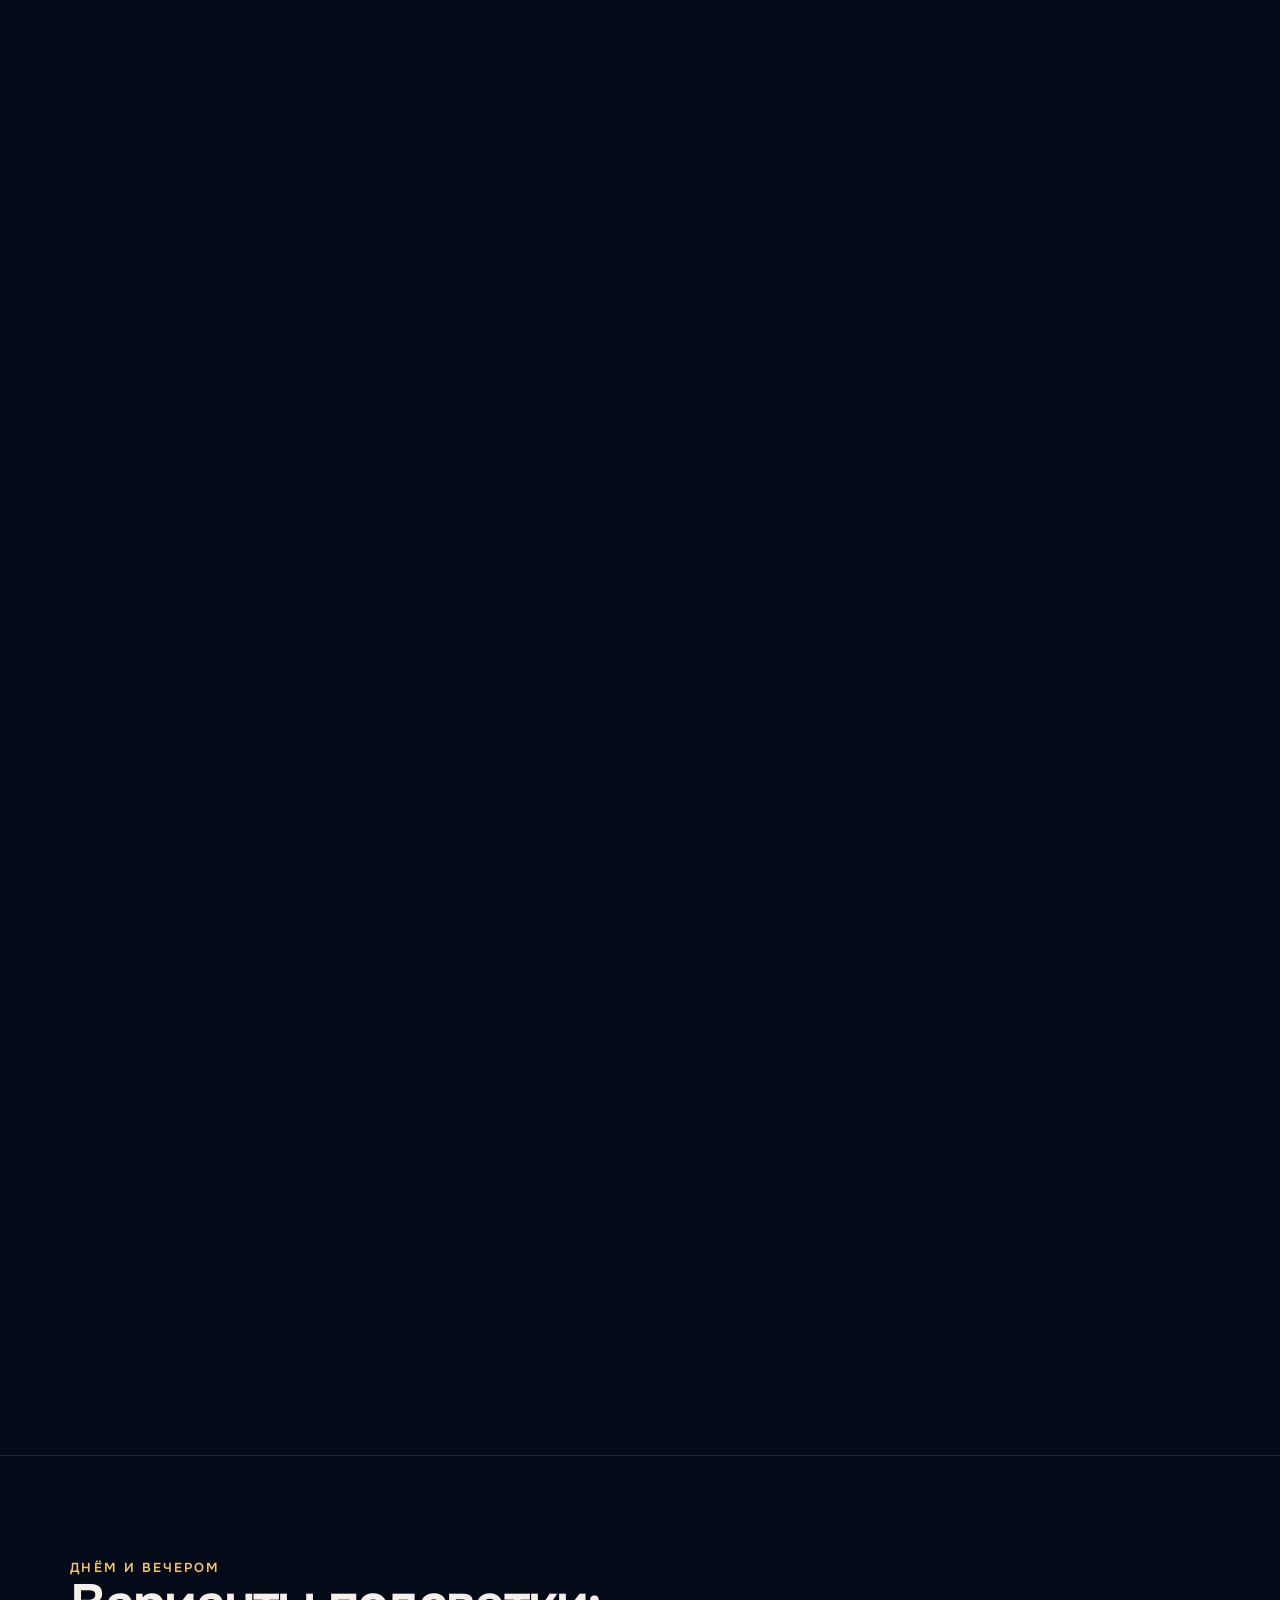
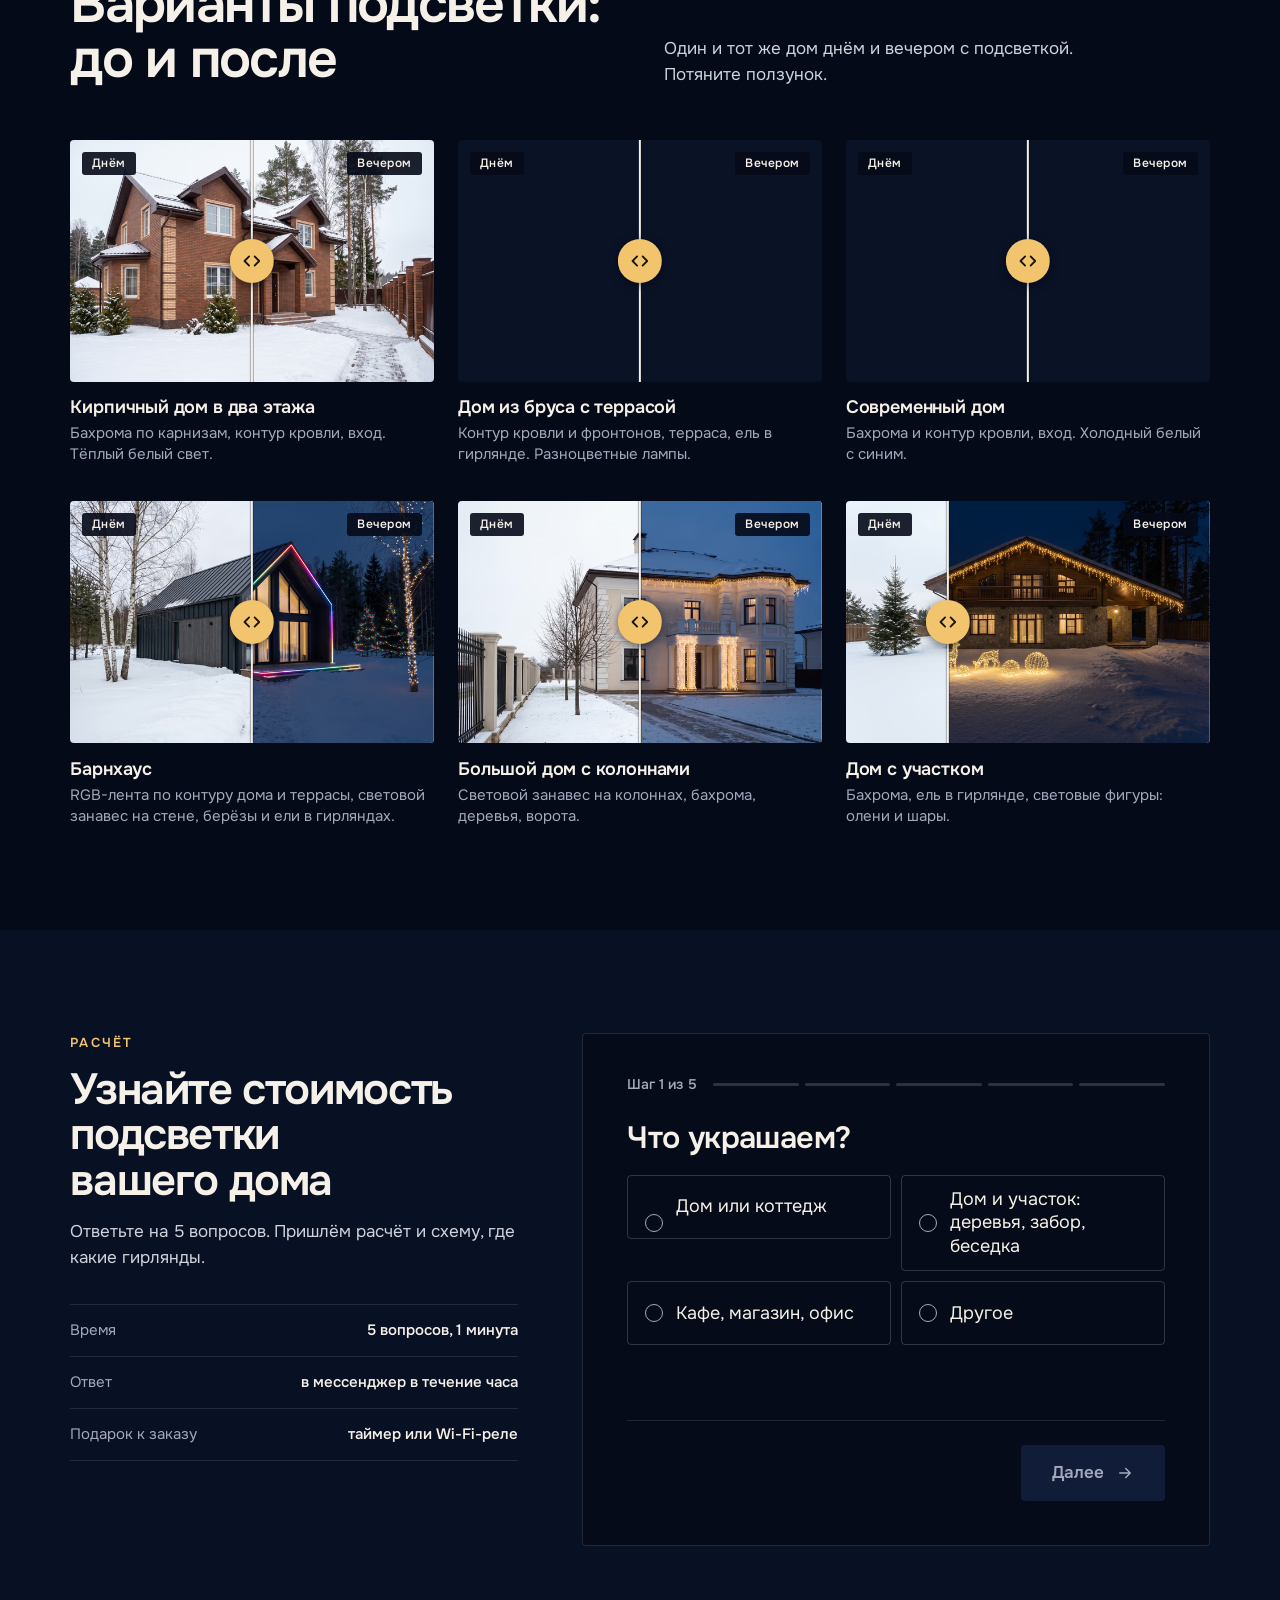
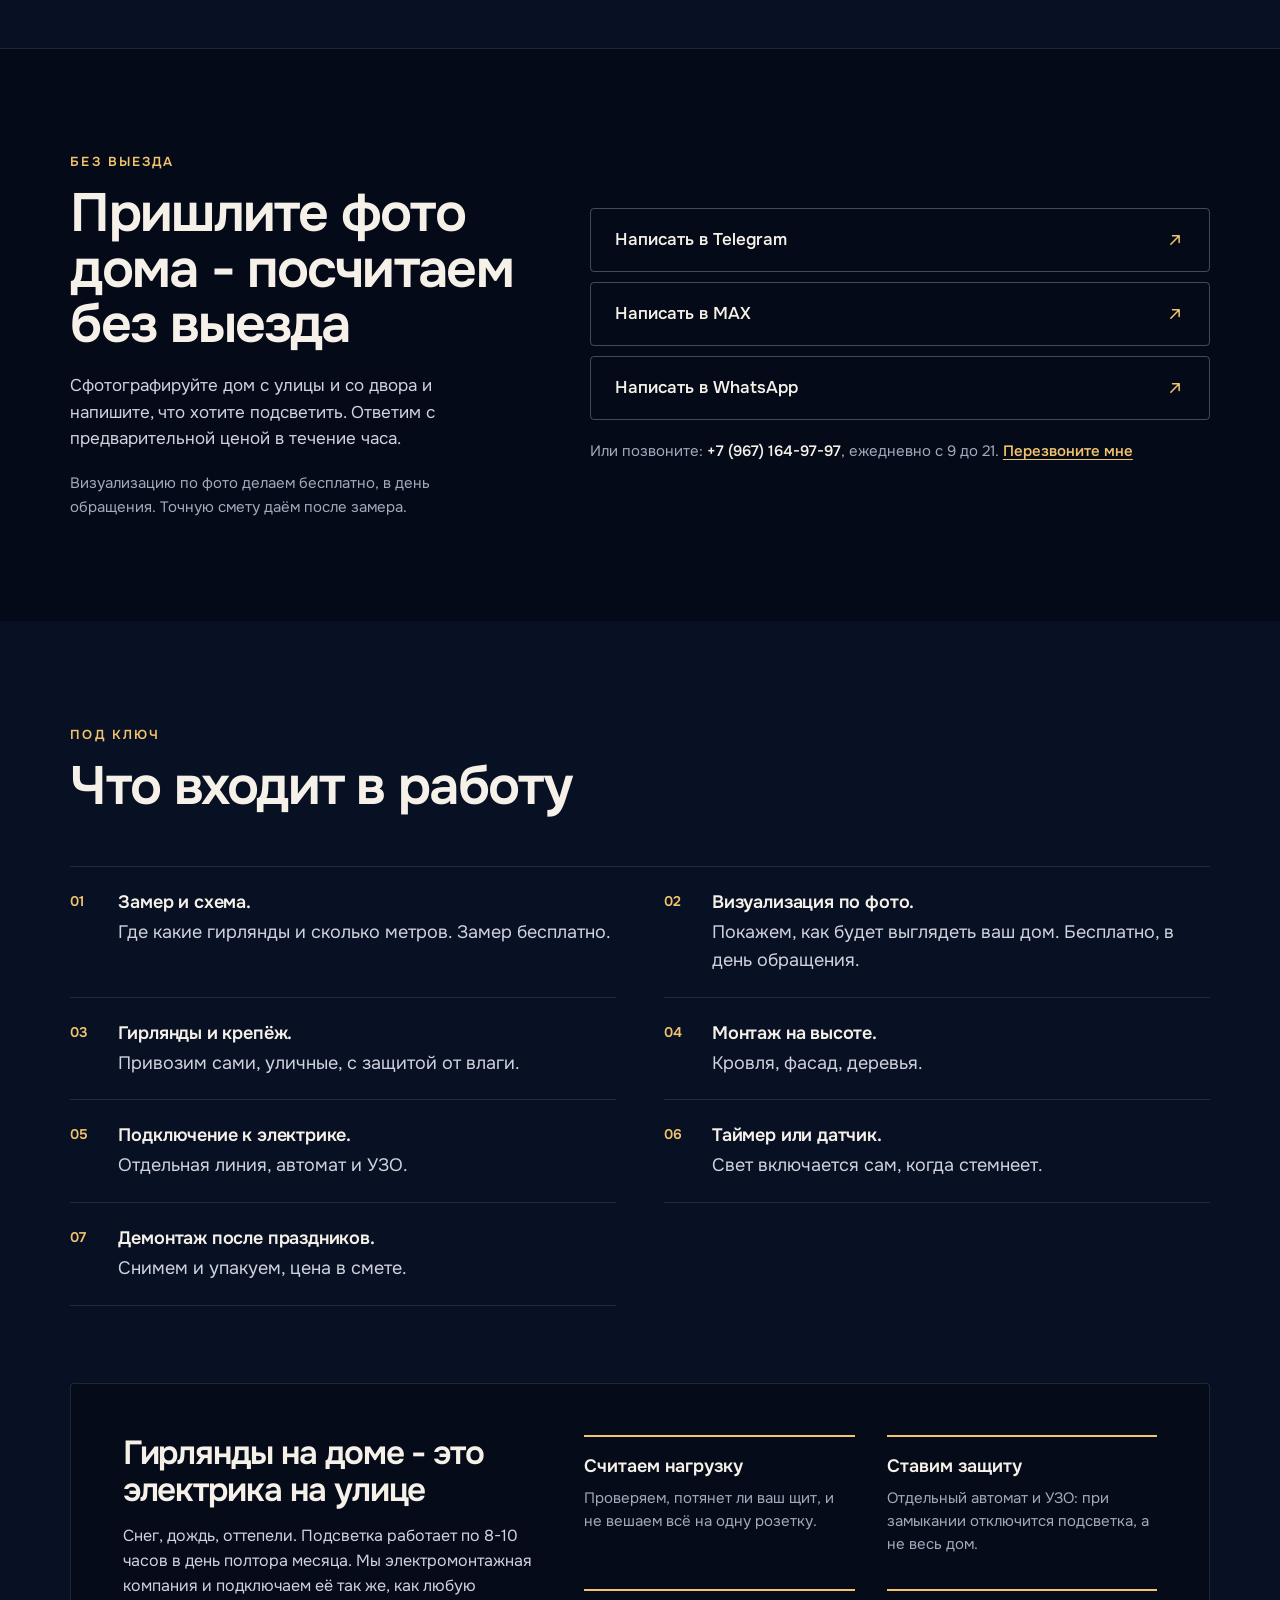
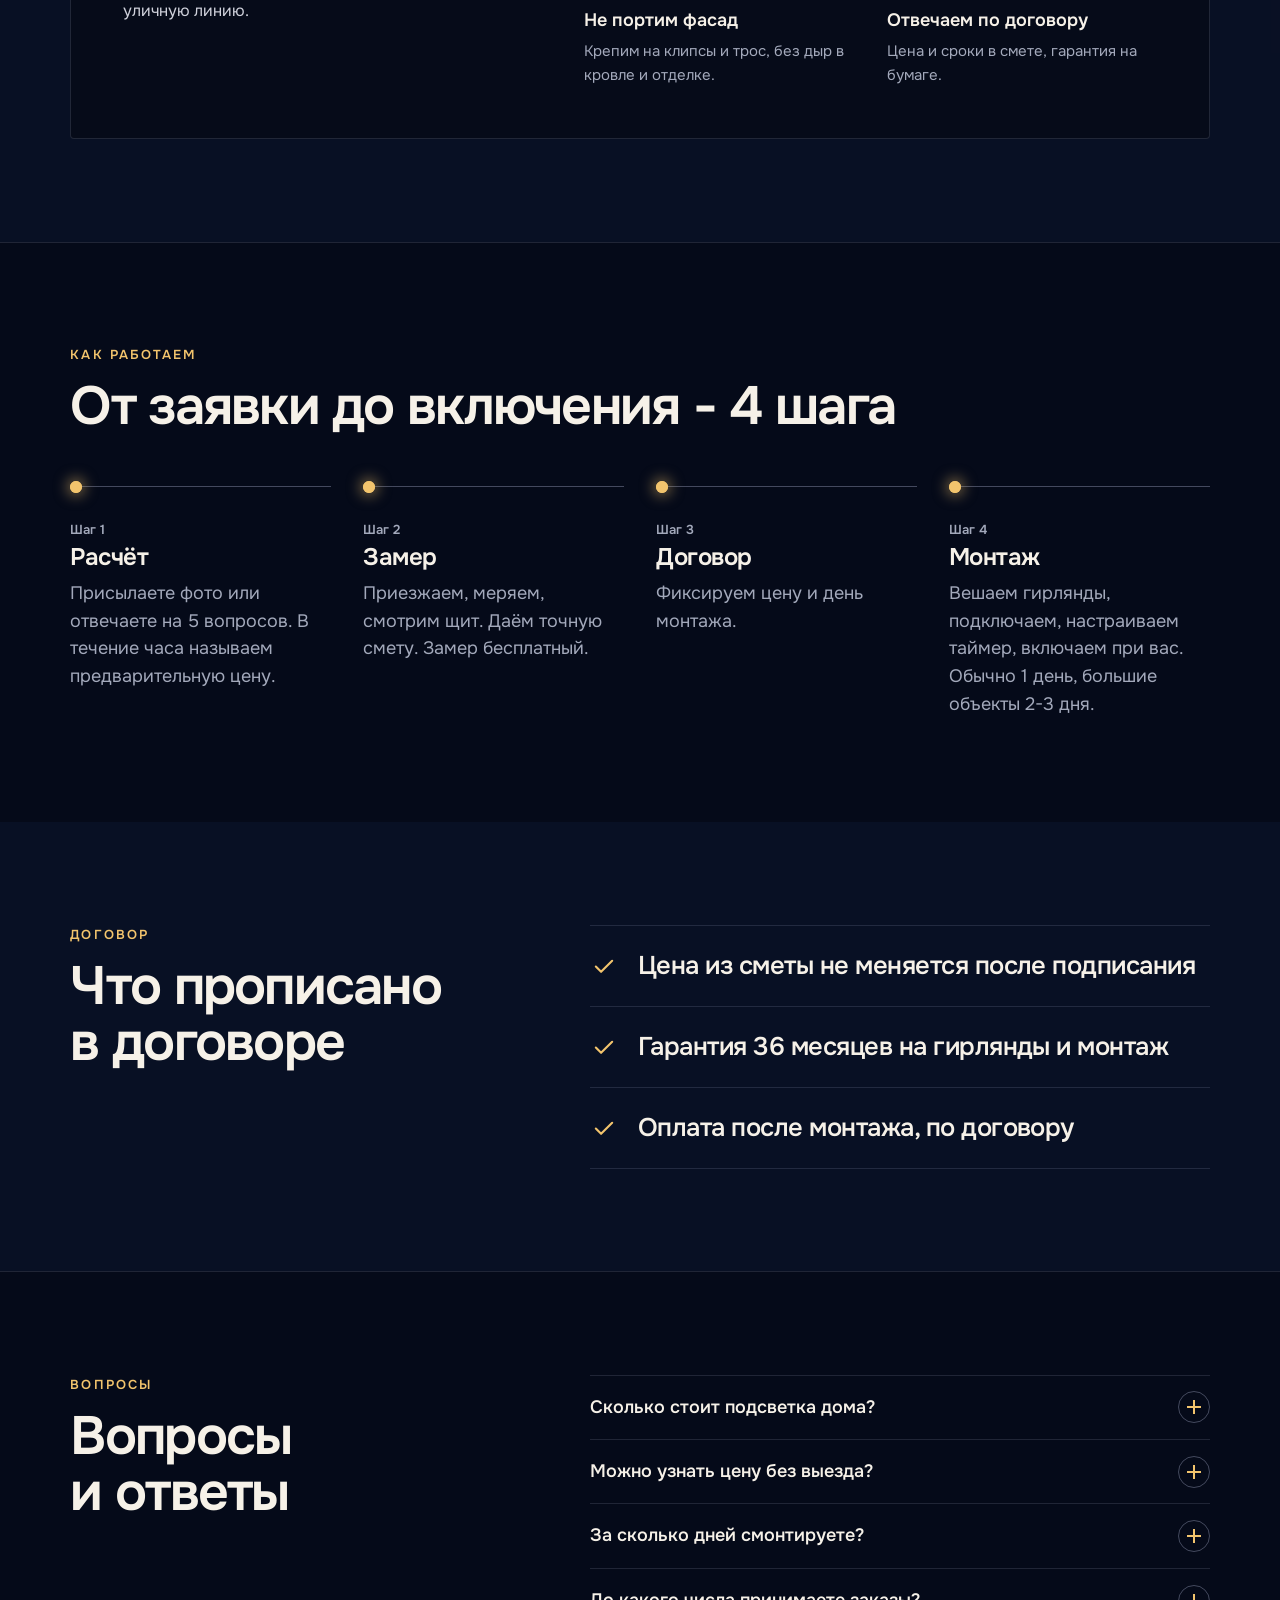
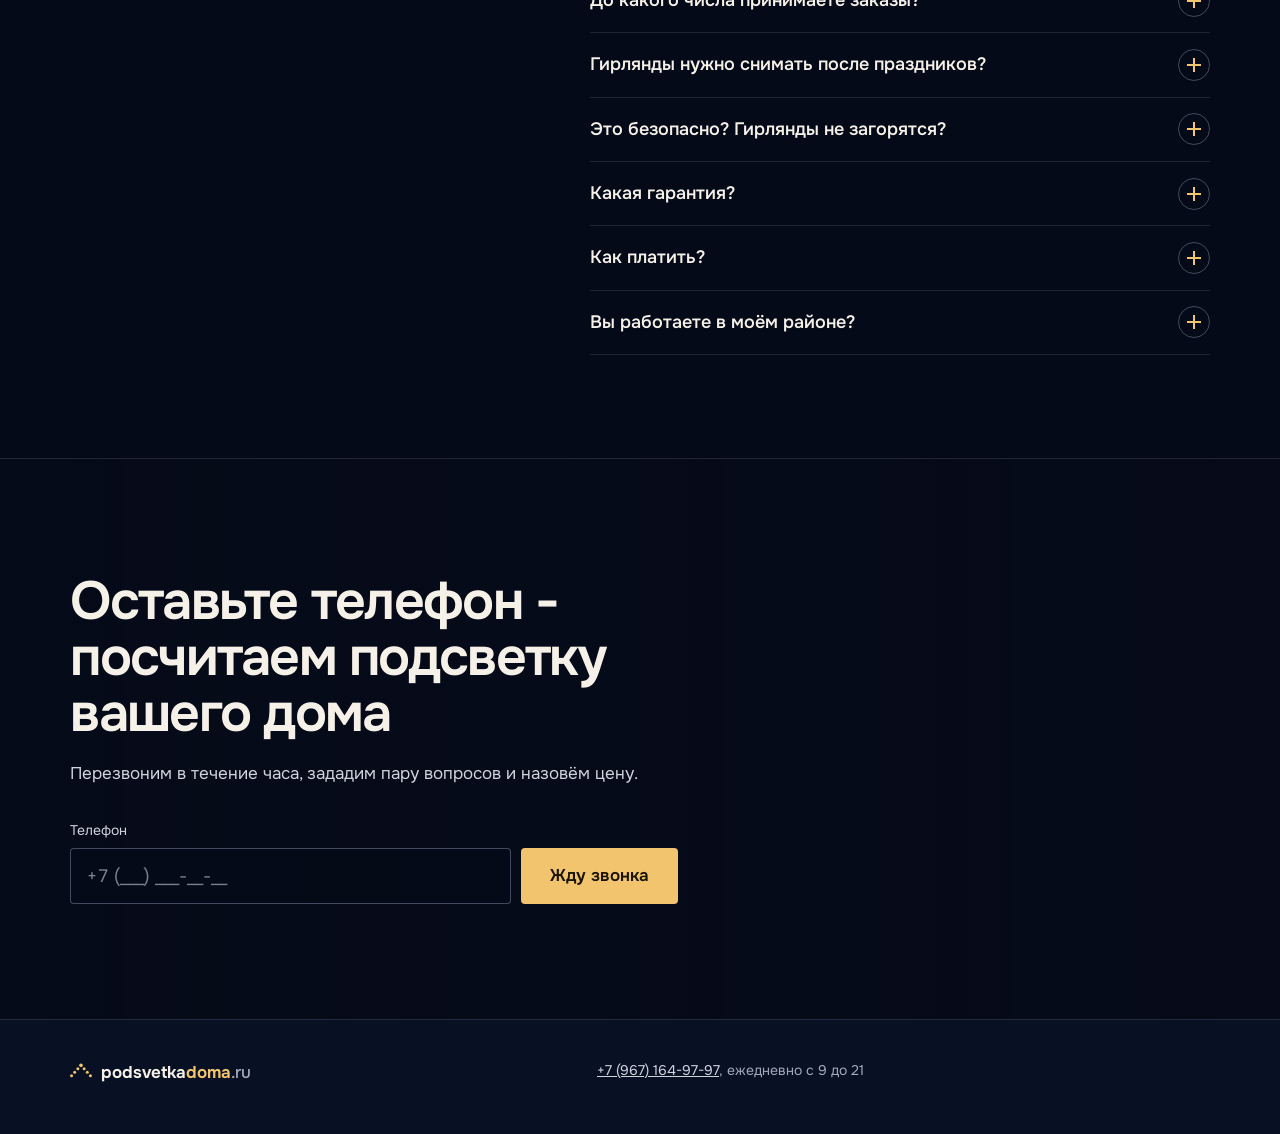
==== commit fd2fc8f7: "Вечерние кадры темнее тремя ступенями, города по списку заказчика Co-Authored-By: Claude Opus 5.5 <n" ====
--- a/index.html
+++ b/index.html
@@ -4,12 +4,12 @@
 <meta charset="utf-8">
 <meta name="viewport" content="width=device-width, initial-scale=1, viewport-fit=cover">
 <meta name="robots" content="noindex, nofollow">
-<title>Новогодняя подсветка дома под ключ - Новая Рига, Истра, Химки, Одинцово | podsvetkadoma.ru</title>
+<title>Новогодняя подсветка дома под ключ - Одинцово, Рублёвка, Красногорск, Истра | podsvetkadoma.ru</title>
 <meta name="description" content="Украсим дом и участок гирляндами к Новому году. Монтируют электрики, по договору. От 1 000 руб./м, монтаж за 1 день. Расчёт по фото в день обращения.">
 <meta property="og:type" content="website">
 <meta property="og:locale" content="ru_RU">
 <meta property="og:site_name" content="podsvetkadoma.ru">
-<meta property="og:title" content="Новогодняя подсветка дома под ключ - Новая Рига, Истра, Химки, Одинцово">
+<meta property="og:title" content="Новогодняя подсветка дома под ключ - Одинцово, Рублёвка, Красногорск, Истра">
 <meta property="og:description" content="Украсим дом и участок гирляндами к Новому году. Монтируют электрики, по договору. От 1 000 руб./м, монтаж за 1 день. Расчёт по фото в день обращения.">
 <meta property="og:url" content="https://aleksandrpolyvyannyy-oss.github.io/podsvetka-demo/">
 <meta property="og:image" content="https://aleksandrpolyvyannyy-oss.github.io/podsvetka-demo/assets/og.jpg">
@@ -336,11 +336,10 @@
       <fieldset class="quiz__step" data-auto>
         <legend tabindex="-1">Где находится дом?</legend>
         <div class="opts">
-          <label class="opt"><input type="radio" name="area" value="Истра, Новая Рига"><span>Истра, Новая Рига</span></label>
-          <label class="opt"><input type="radio" name="area" value="Химки, Красногорск"><span>Химки, Красногорск</span></label>
-          <label class="opt"><input type="radio" name="area" value="Одинцовский округ, Звенигород"><span>Одинцовский округ, Звенигород</span></label>
-          <label class="opt"><input type="radio" name="area" value="Солнечногорск, Зеленоград, Клин"><span>Солнечногорск, Зеленоград, Клин</span></label>
-          <label class="opt"><input type="radio" name="area" value="Дедовск"><span>Дедовск</span></label>
+          <label class="opt"><input type="radio" name="area" value="Одинцово, Рублёвка"><span>Одинцово, Рублёвка</span></label>
+          <label class="opt"><input type="radio" name="area" value="Красногорск, Нахабино, Дедовск"><span>Красногорск, Нахабино, Дедовск</span></label>
+          <label class="opt"><input type="radio" name="area" value="Истра, Звенигород"><span>Истра, Звенигород</span></label>
+          <label class="opt"><input type="radio" name="area" value="Солнечногорск, Зеленоград"><span>Солнечногорск, Зеленоград</span></label>
           <label class="opt"><input type="radio" name="area" value="Другой район"><span>Другой район</span></label>
         </div>
       </fieldset>
@@ -511,7 +510,7 @@
       </details>
       <details>
         <summary>Вы работаете в моём районе?</summary>
-        <p>Истра и Новая Рига, Химки, Красногорск, Одинцовский округ, Звенигород, Дедовск, Солнечногорск, Зеленоград, Клин. Другой район - напишите, скажем сразу.</p>
+        <p>Одинцово и Рублёвка, Красногорск, Дедовск, Нахабино, Истра, Звенигород, Солнечногорск, Зеленоград. Другой район - напишите, скажем сразу.</p>
       </details>
     </div>
   </div>
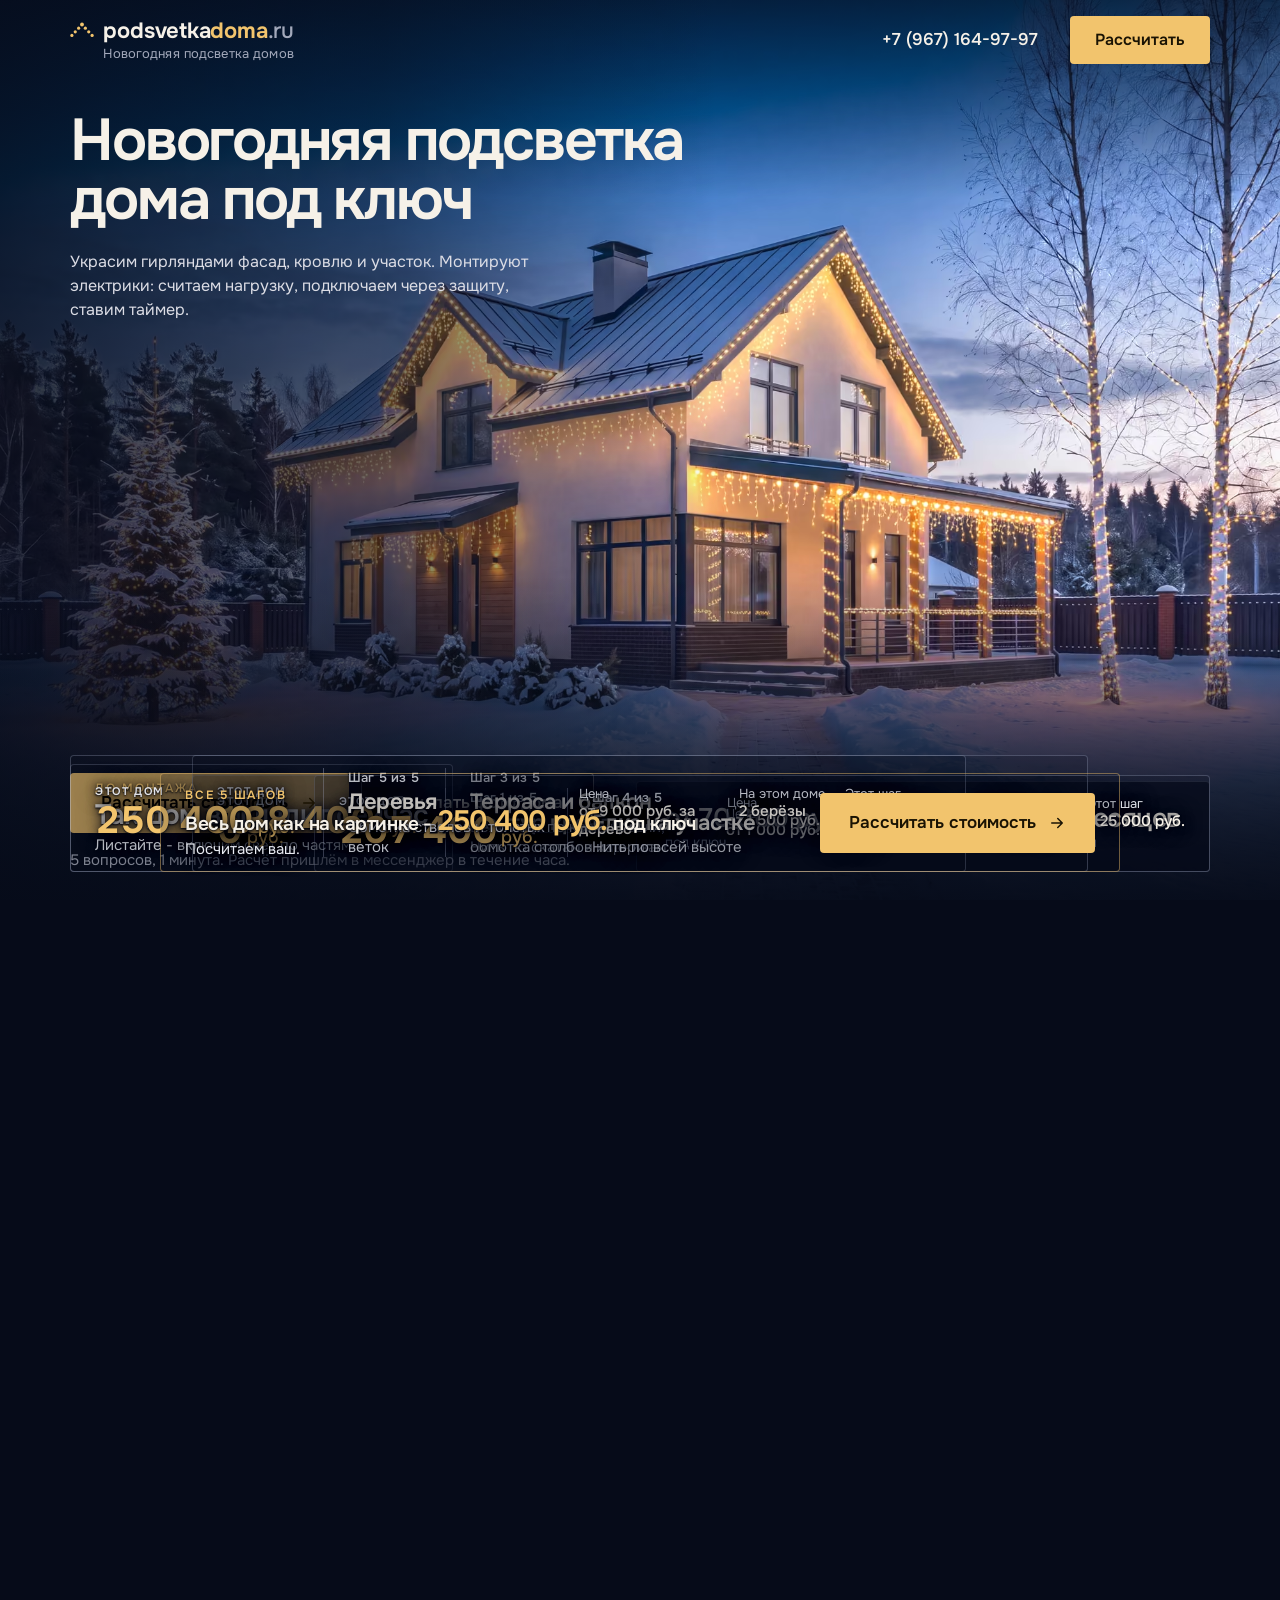
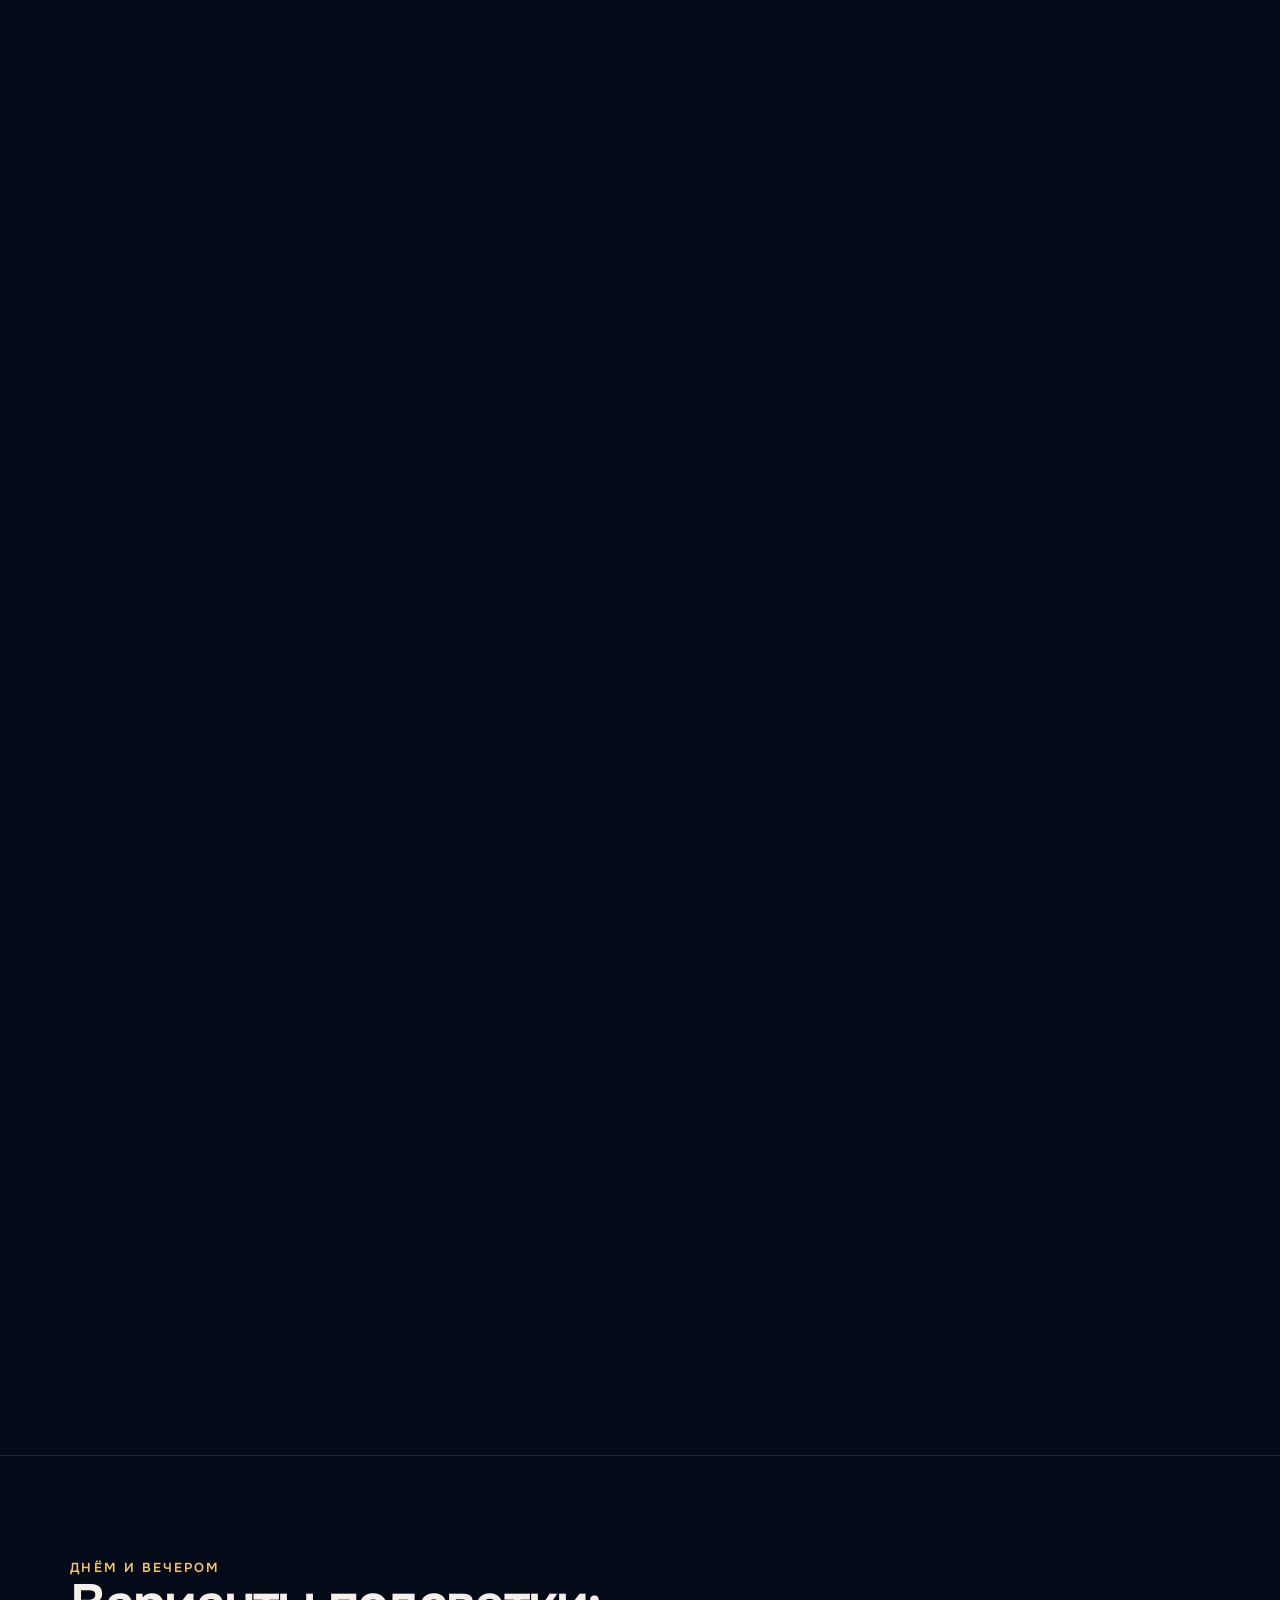
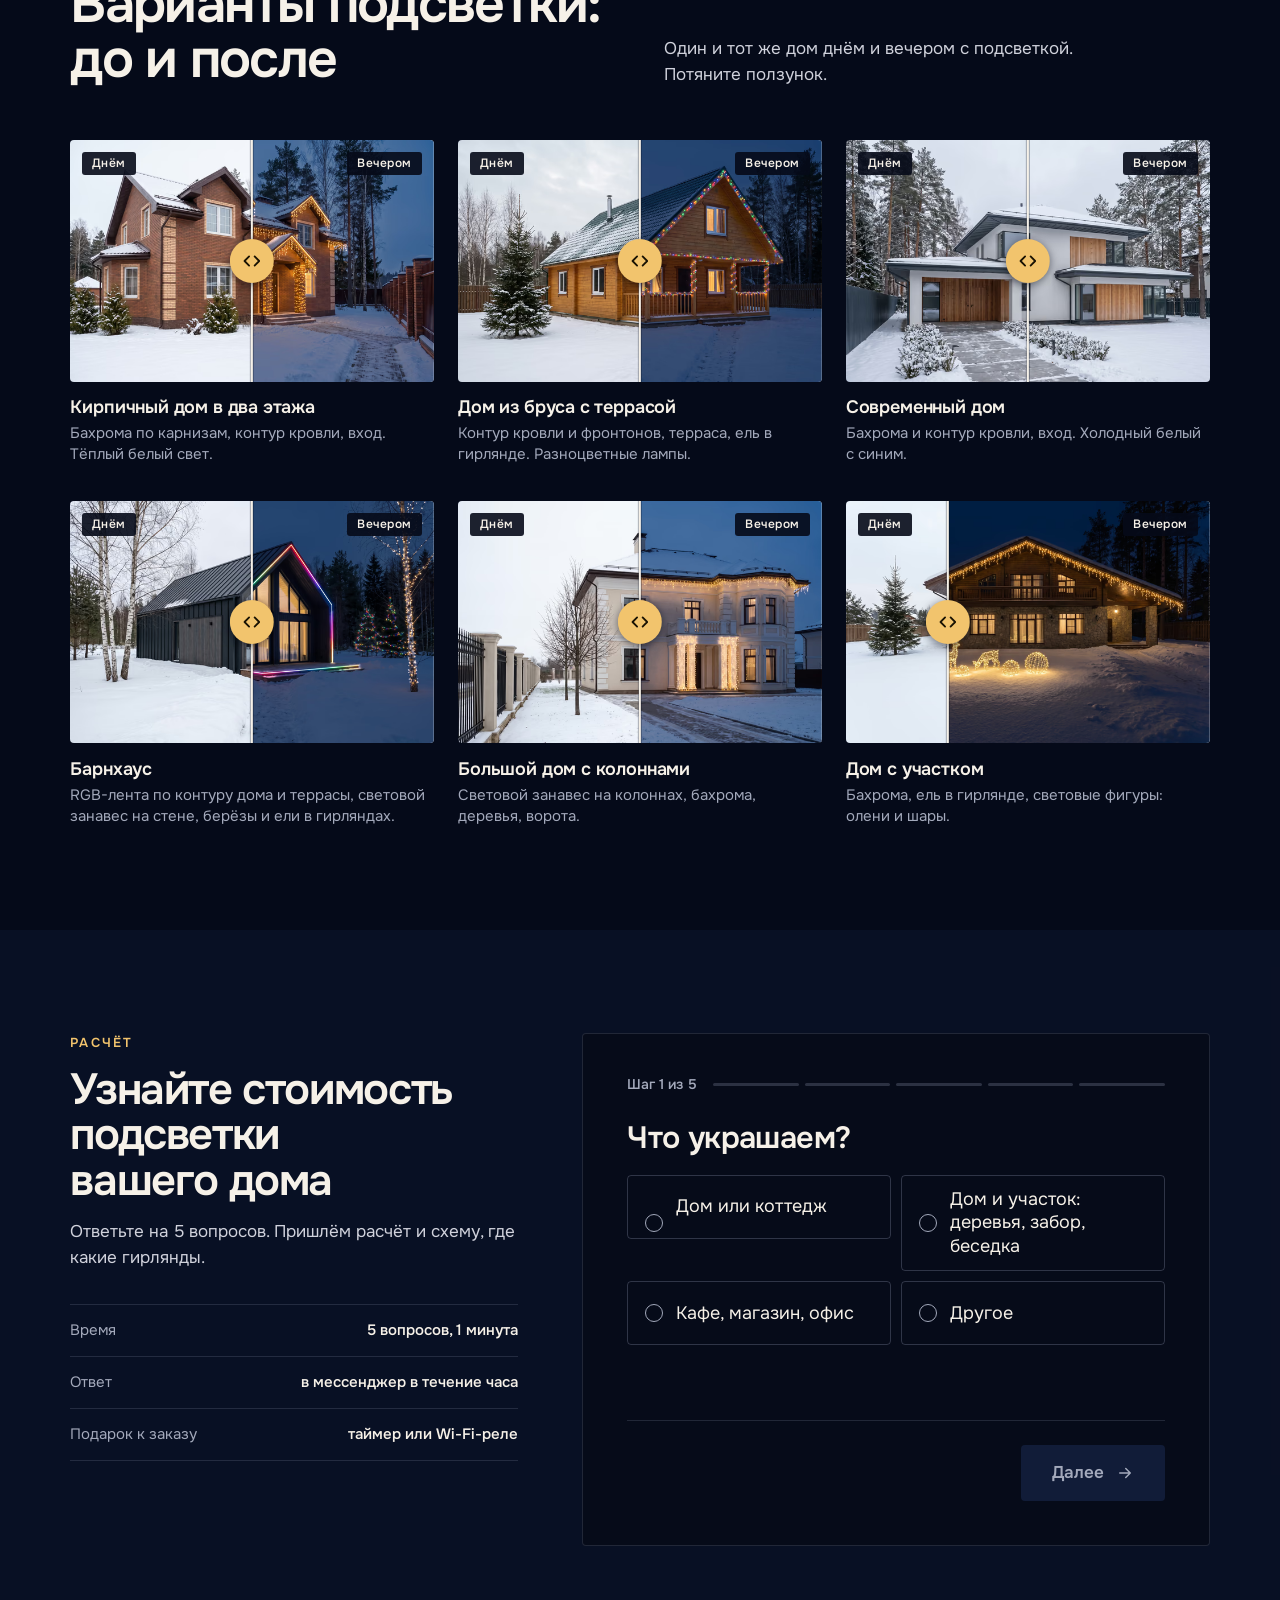
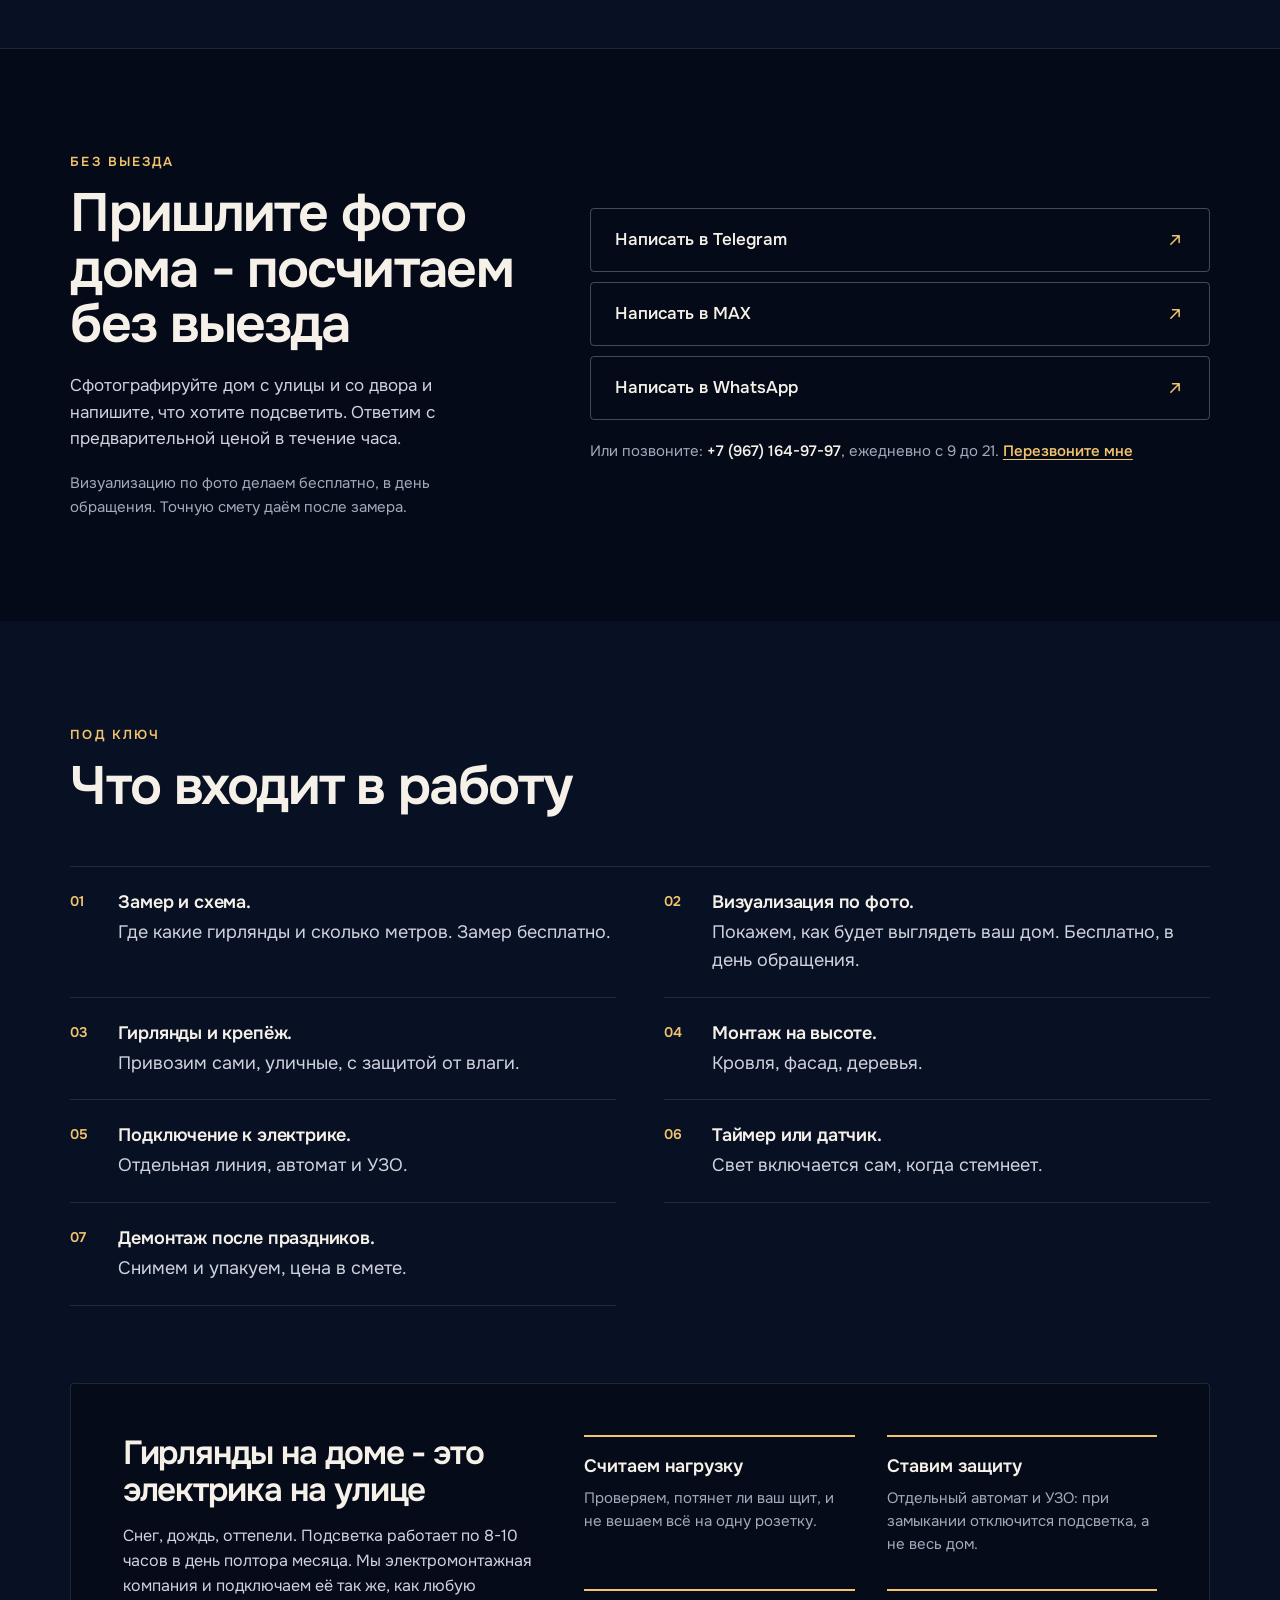
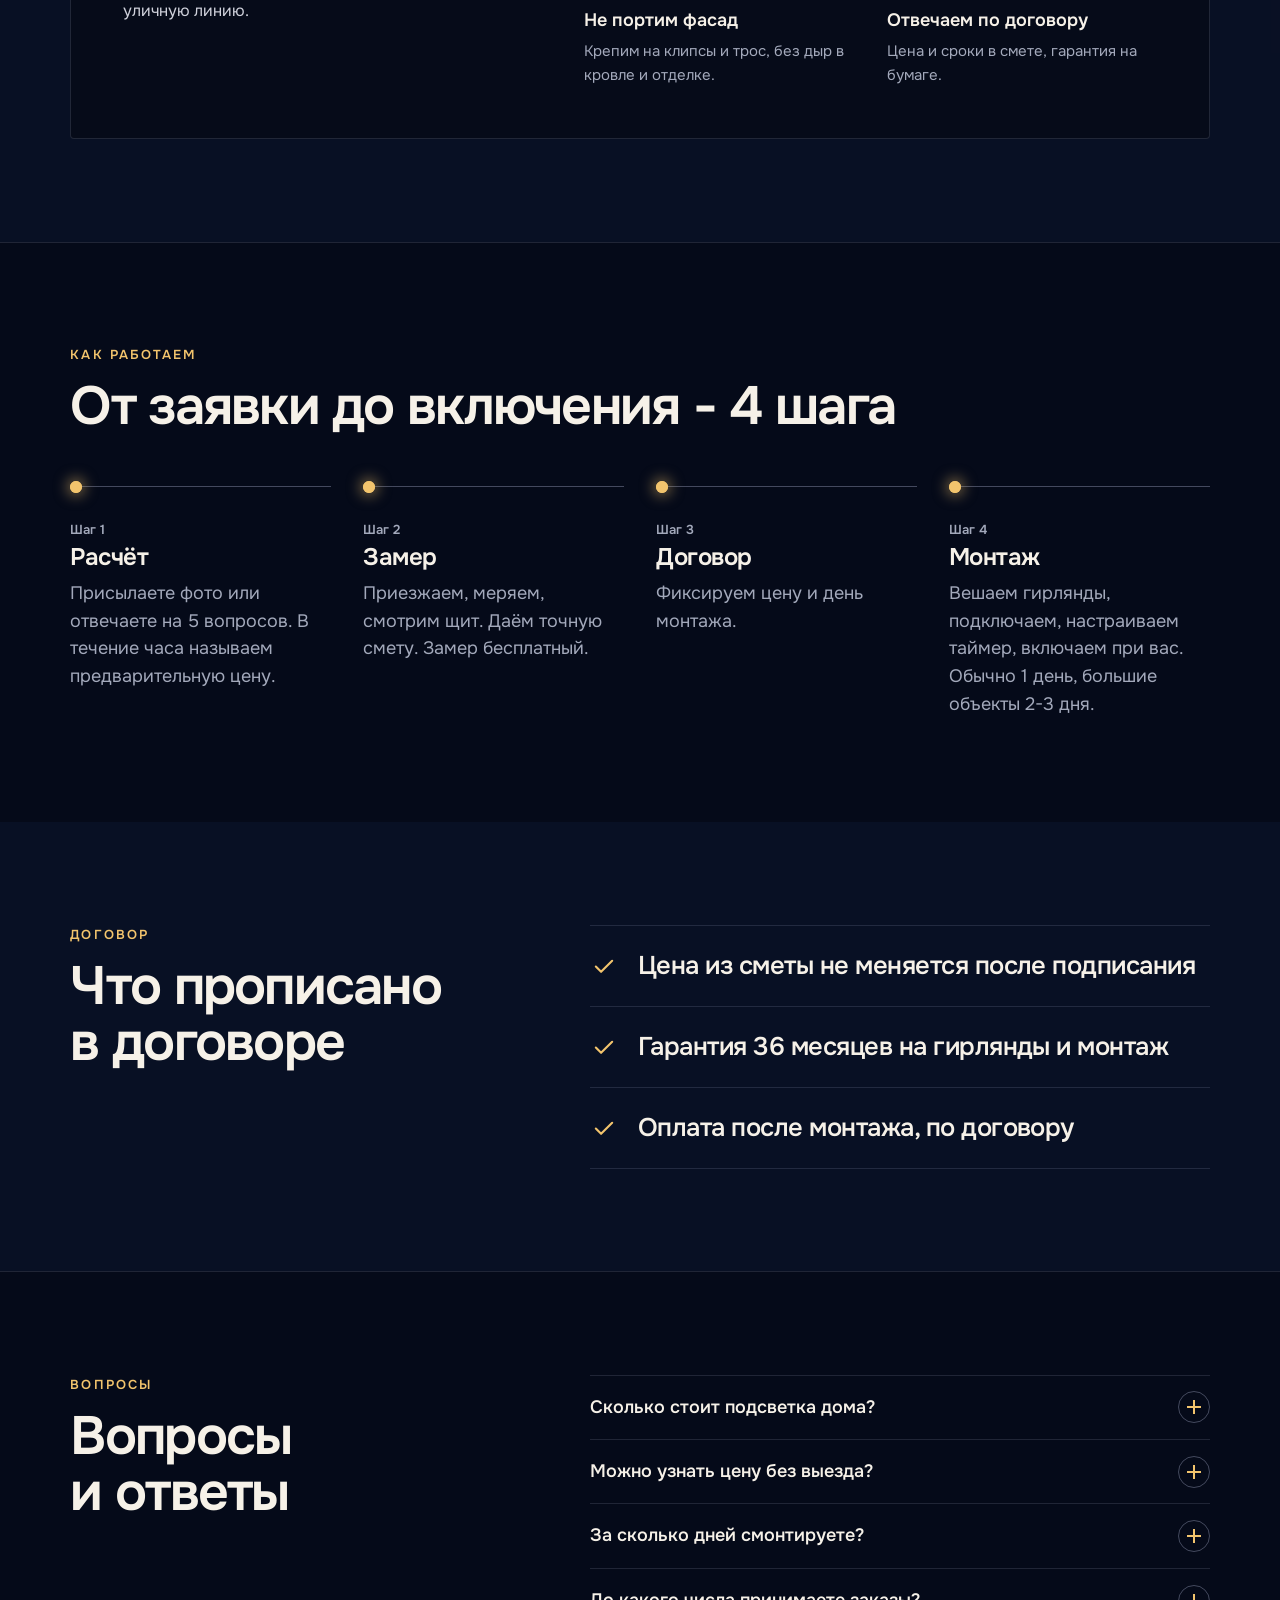
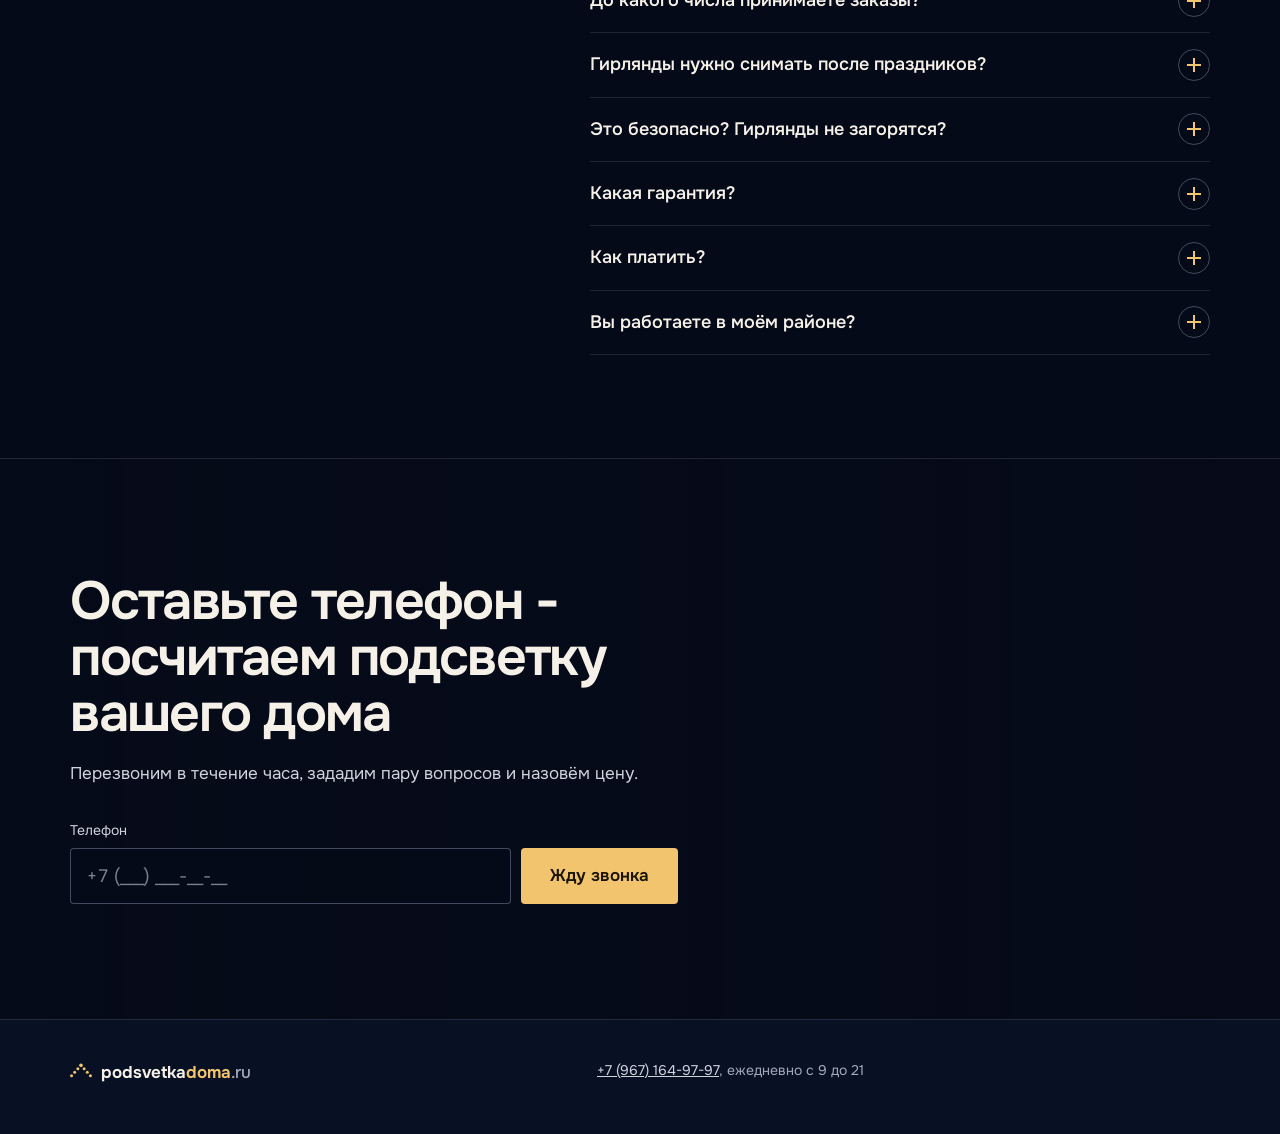
==== commit 8d27d0b0: "Порог «от 70 000 руб.», первый экран помещается на узких экранах Co-Authored-By: Claude Opus 5.5 <no" ====
--- a/index.html
+++ b/index.html
@@ -5,12 +5,12 @@
 <meta name="viewport" content="width=device-width, initial-scale=1, viewport-fit=cover">
 <meta name="robots" content="noindex, nofollow">
 <title>Новогодняя подсветка дома под ключ - Одинцово, Рублёвка, Красногорск, Истра | podsvetkadoma.ru</title>
-<meta name="description" content="Украсим дом и участок гирляндами к Новому году. Монтируют электрики, по договору. От 1 000 руб./м, монтаж за 1 день. Расчёт по фото в день обращения.">
+<meta name="description" content="Украсим дом и участок гирляндами к Новому году. Монтируют электрики, по договору. Под ключ от 70 000 руб., монтаж за 1 день. Расчёт по фото в день обращения.">
 <meta property="og:type" content="website">
 <meta property="og:locale" content="ru_RU">
 <meta property="og:site_name" content="podsvetkadoma.ru">
 <meta property="og:title" content="Новогодняя подсветка дома под ключ - Одинцово, Рублёвка, Красногорск, Истра">
-<meta property="og:description" content="Украсим дом и участок гирляндами к Новому году. Монтируют электрики, по договору. От 1 000 руб./м, монтаж за 1 день. Расчёт по фото в день обращения.">
+<meta property="og:description" content="Украсим дом и участок гирляндами к Новому году. Монтируют электрики, по договору. Под ключ от 70 000 руб., монтаж за 1 день. Расчёт по фото в день обращения.">
 <meta property="og:url" content="https://aleksandrpolyvyannyy-oss.github.io/podsvetka-demo/">
 <meta property="og:image" content="https://aleksandrpolyvyannyy-oss.github.io/podsvetka-demo/assets/og.jpg">
 <meta property="og:image:width" content="1200">
@@ -109,7 +109,7 @@
           </div>
           <div class="hero__info">
             <ul class="facts">
-              <li><b>от 1&nbsp;000 руб.</b><span>за метр</span></li>
+              <li><b>от 70&nbsp;000 руб.</b><span>под ключ</span></li>
               <li><b>1 день</b><span>на монтаж</span></li>
               <li><b>36 месяцев</b><span>гарантия</span></li>
             </ul>
@@ -128,7 +128,7 @@
 
       <div class="scard scard--final">
         <p class="scard__n">Все 5 шагов</p>
-        <p class="scard__t">Весь дом как на картинке - <b><span data-total>242&nbsp;400</span> руб.</b> под ключ</p>
+        <p class="scard__t">Весь дом как на картинке - <b><span data-total>250&nbsp;400</span> руб.</b> под ключ</p>
         <p class="scard__d">Посчитаем ваш.</p>
         <a class="btn btn--gold btn--arrow" href="#quiz">Рассчитать стоимость</a>
       </div>
@@ -478,7 +478,7 @@
     <div class="faq rv">
       <details>
         <summary>Сколько стоит подсветка дома?</summary>
-        <p>Зависит от длины контура, вида гирлянд и высоты. Цены - от 1&nbsp;000 руб./м. Точную сумму называем после замера и фиксируем в смете.</p>
+        <p>Зависит от длины контура, вида гирлянд и высоты. Цены - от 1&nbsp;000 руб./м, заказ под ключ - от 70&nbsp;000 руб. Точную сумму называем после замера и фиксируем в смете.</p>
       </details>
       <details>
         <summary>Можно узнать цену без выезда?</summary>
--- a/css/style.css
+++ b/css/style.css
@@ -321,6 +321,24 @@
   .scard--final .btn { grid-column: 2; grid-row: 1 / 4; margin-top: 0; }
   .scene__bulbs { top: 50%; right: clamp(.75rem, 1.8vw, 2rem); flex-direction: column; gap: .875rem; padding: .875rem .625rem; border-radius: 99px; background: var(--plate); transform: translateY(-50%); }
 }
+/* Телефон: три цифры первого экрана должны помещаться в ширину без обрезки */
+@media (max-width: 639px) {
+  .facts li { padding-inline: .625rem; }
+  .facts li:first-child { padding-left: 0; }
+  .facts li:last-child { padding-right: 0; }
+  .facts b { font-size: clamp(.875rem, 4.6vw, 1.125rem); }
+  .facts span { font-size: clamp(.6875rem, 3.3vw, .8125rem); }
+}
+/* Узкий десктоп и планшет лёжа: кнопки и блок цифр в одну строку, а если не влезают - блок цифр уходит на вторую */
+@media (orientation: landscape) and (min-width: 640px) and (max-width: 1199px) and (min-height: 521px) {
+  .hero__bottom { gap: 1rem; flex-wrap: wrap; }
+  .hero__act { flex: 0 1 auto; }
+  .hero__note { max-width: 26rem; }
+  .hero__bottom .hero__cta .btn { padding-inline: 1.25rem; }
+  .hero__info { flex: none; margin-left: auto; }
+  .facts li, .facts li:first-child { padding-inline: .75rem; }
+  .facts b { font-size: clamp(1.0625rem, 1.9vw, 1.375rem); }
+}
 @media (orientation: landscape) and (min-width: 1200px) and (min-height: 521px) {
   .hero__sub span { display: inline; }
 }
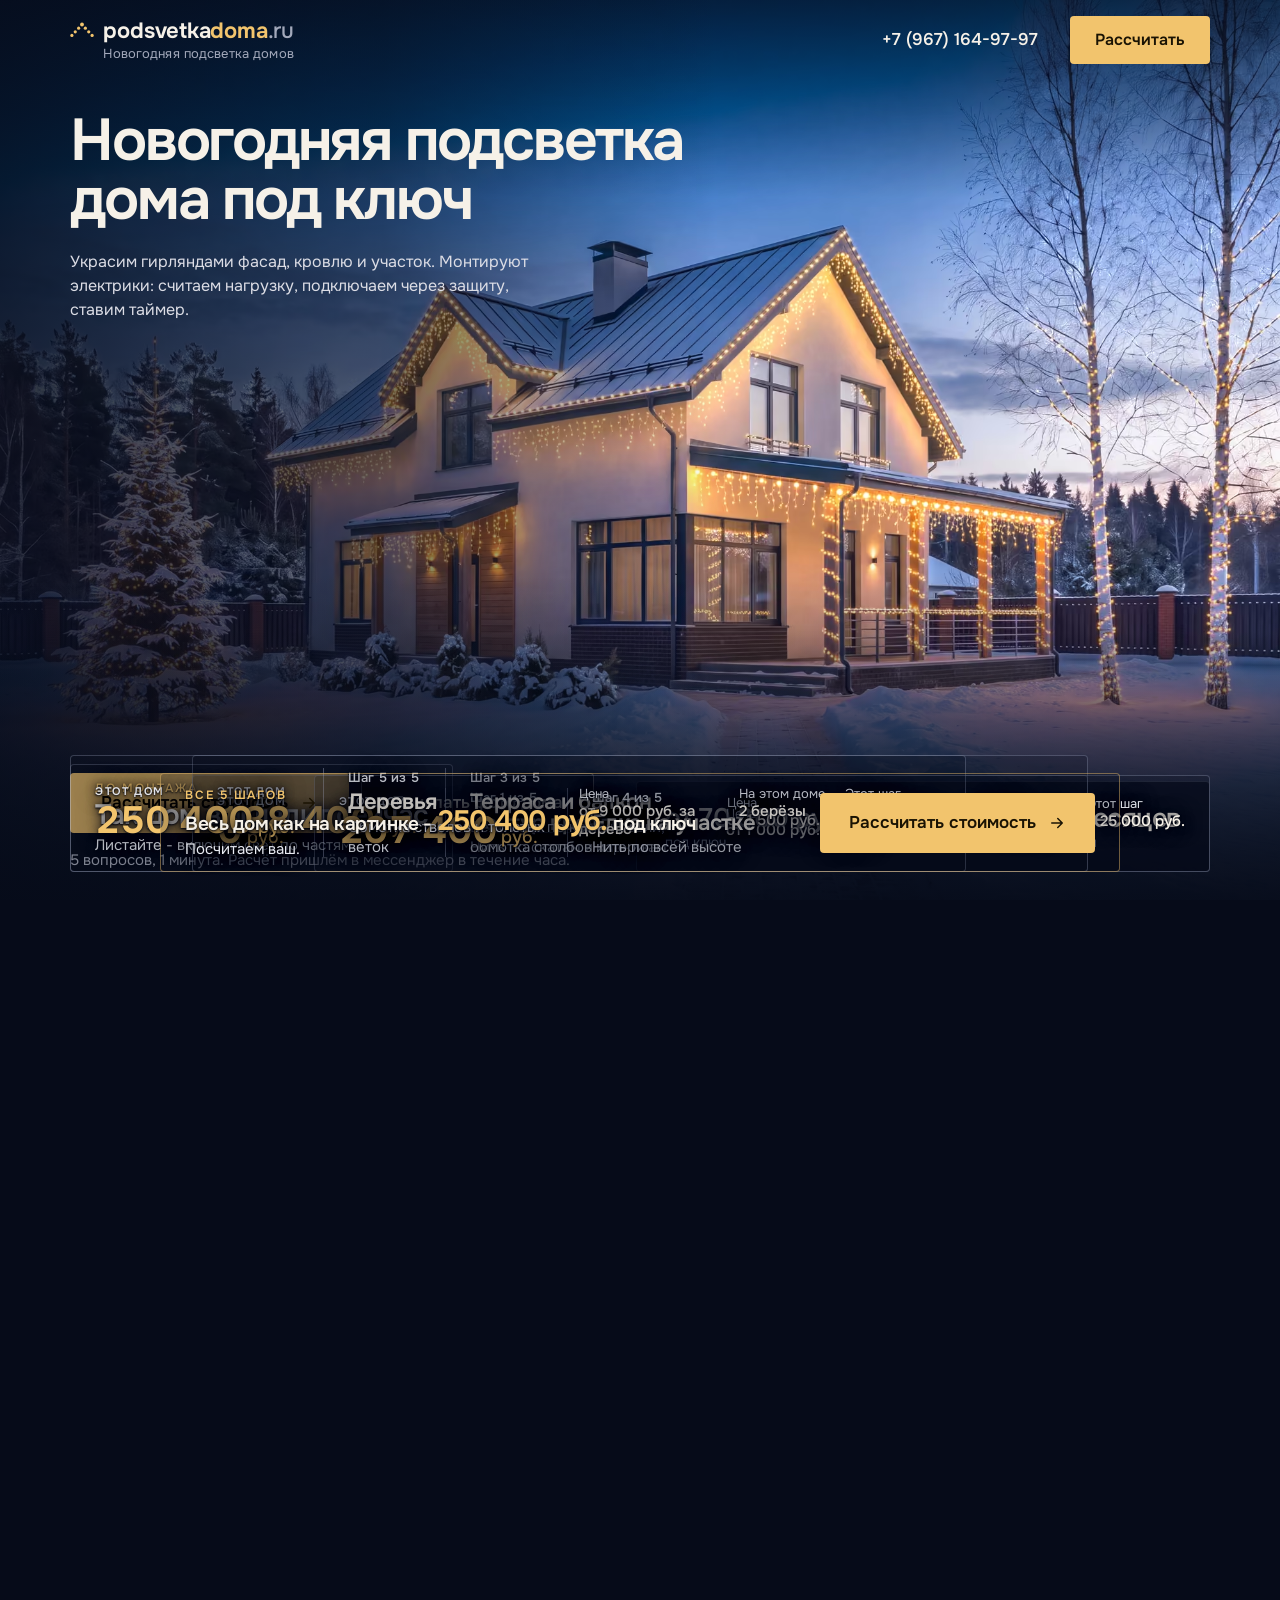
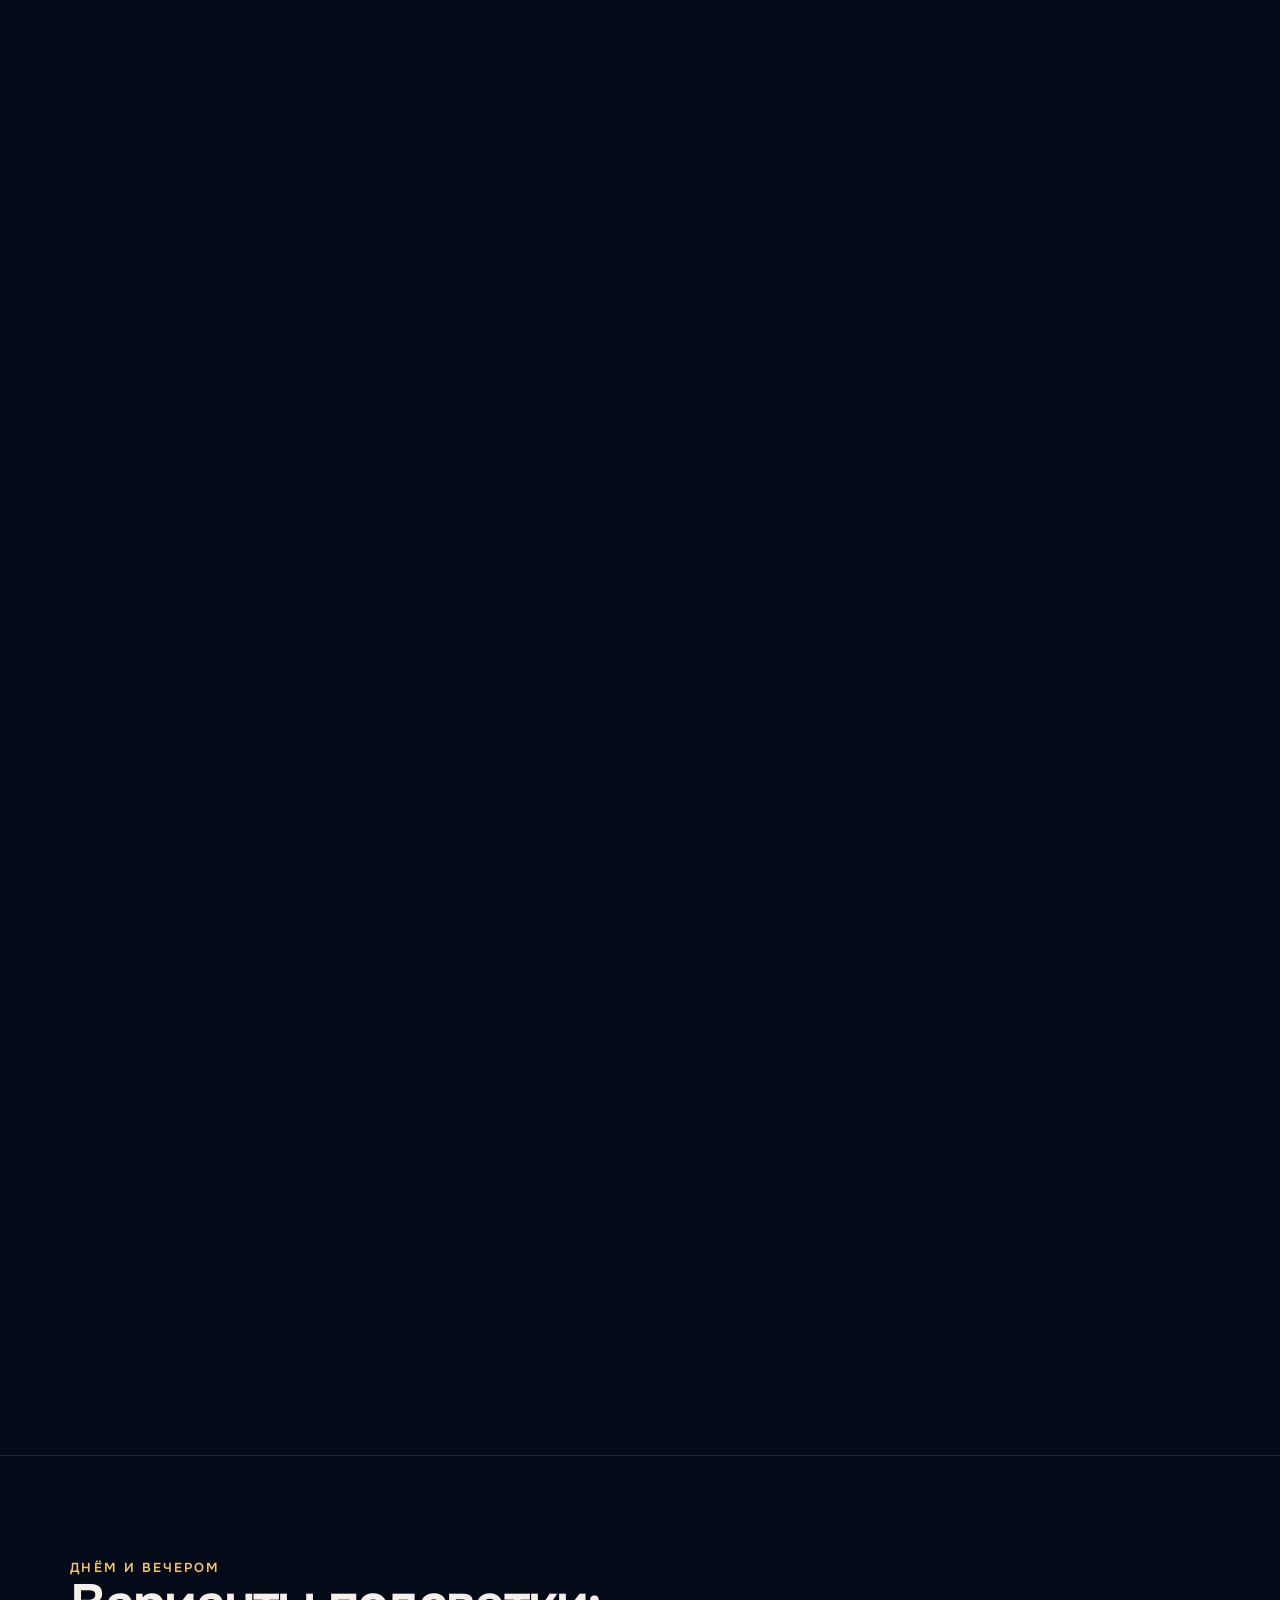
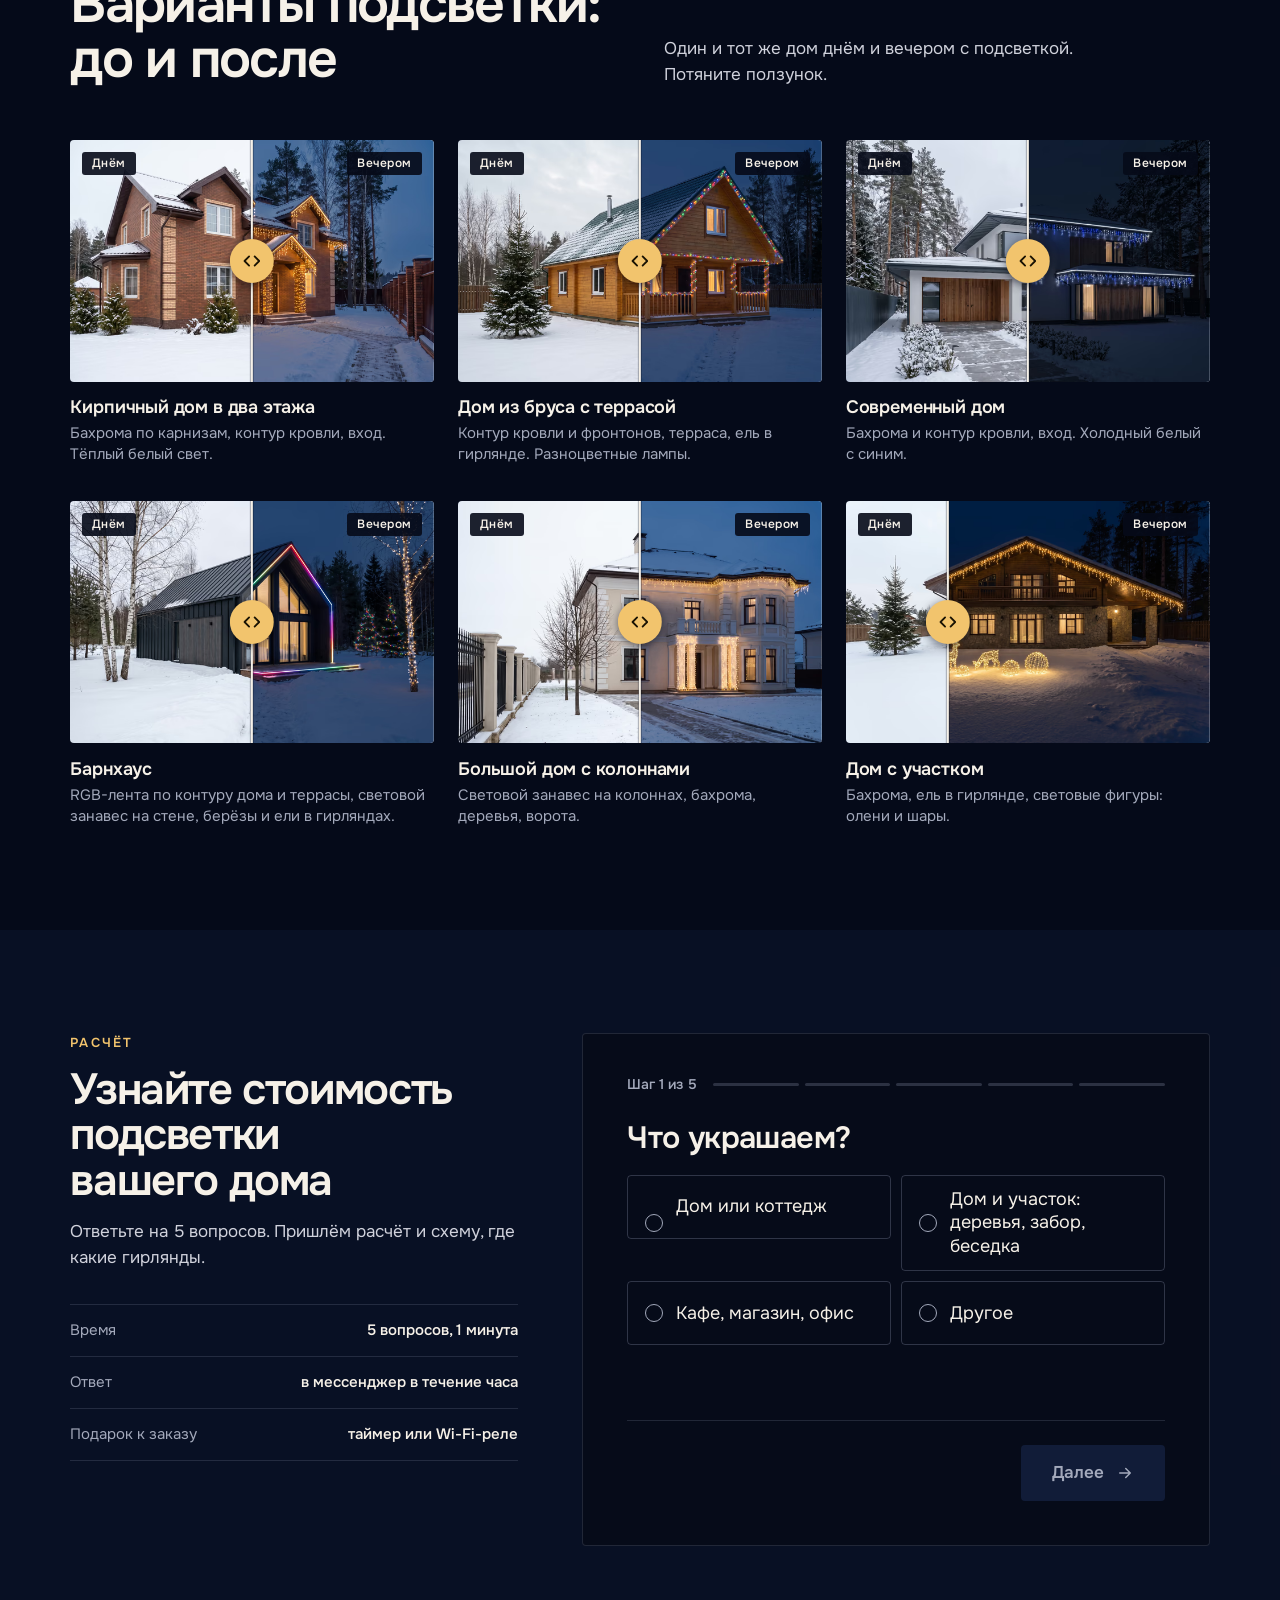
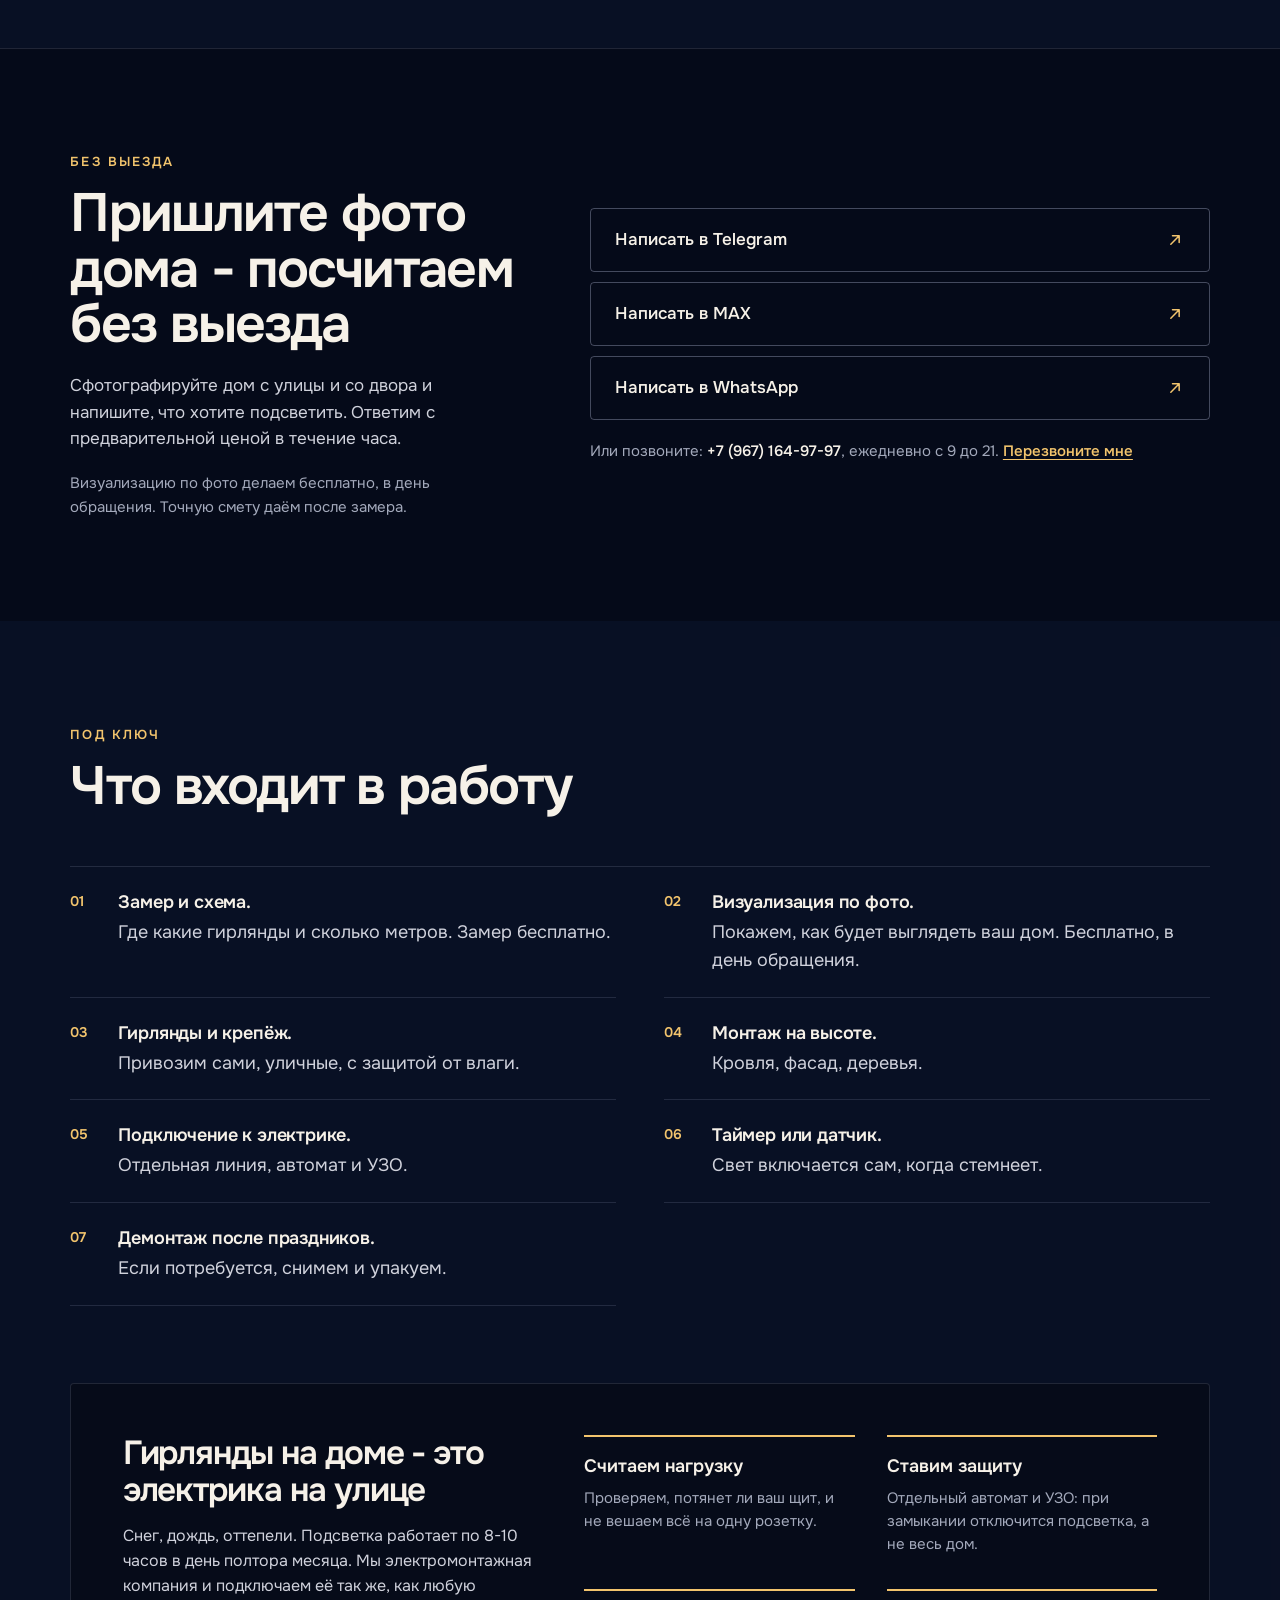
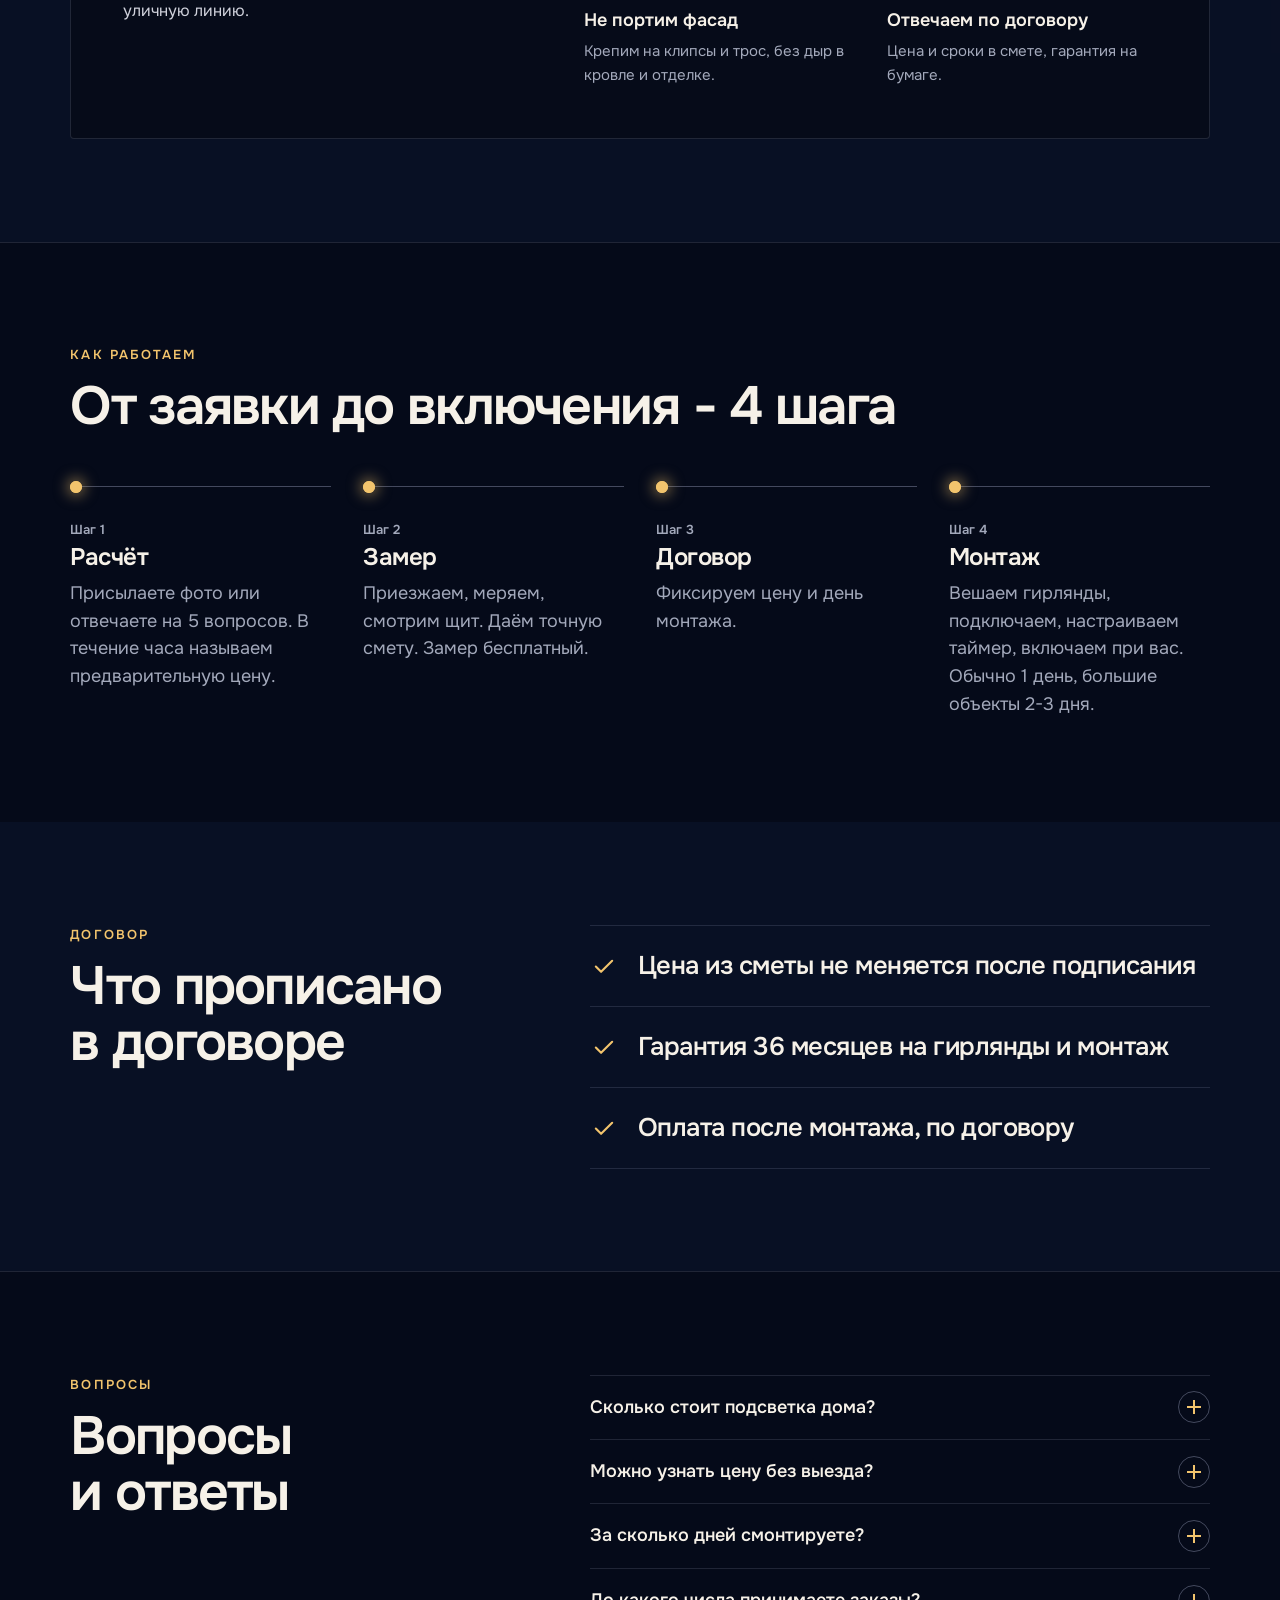
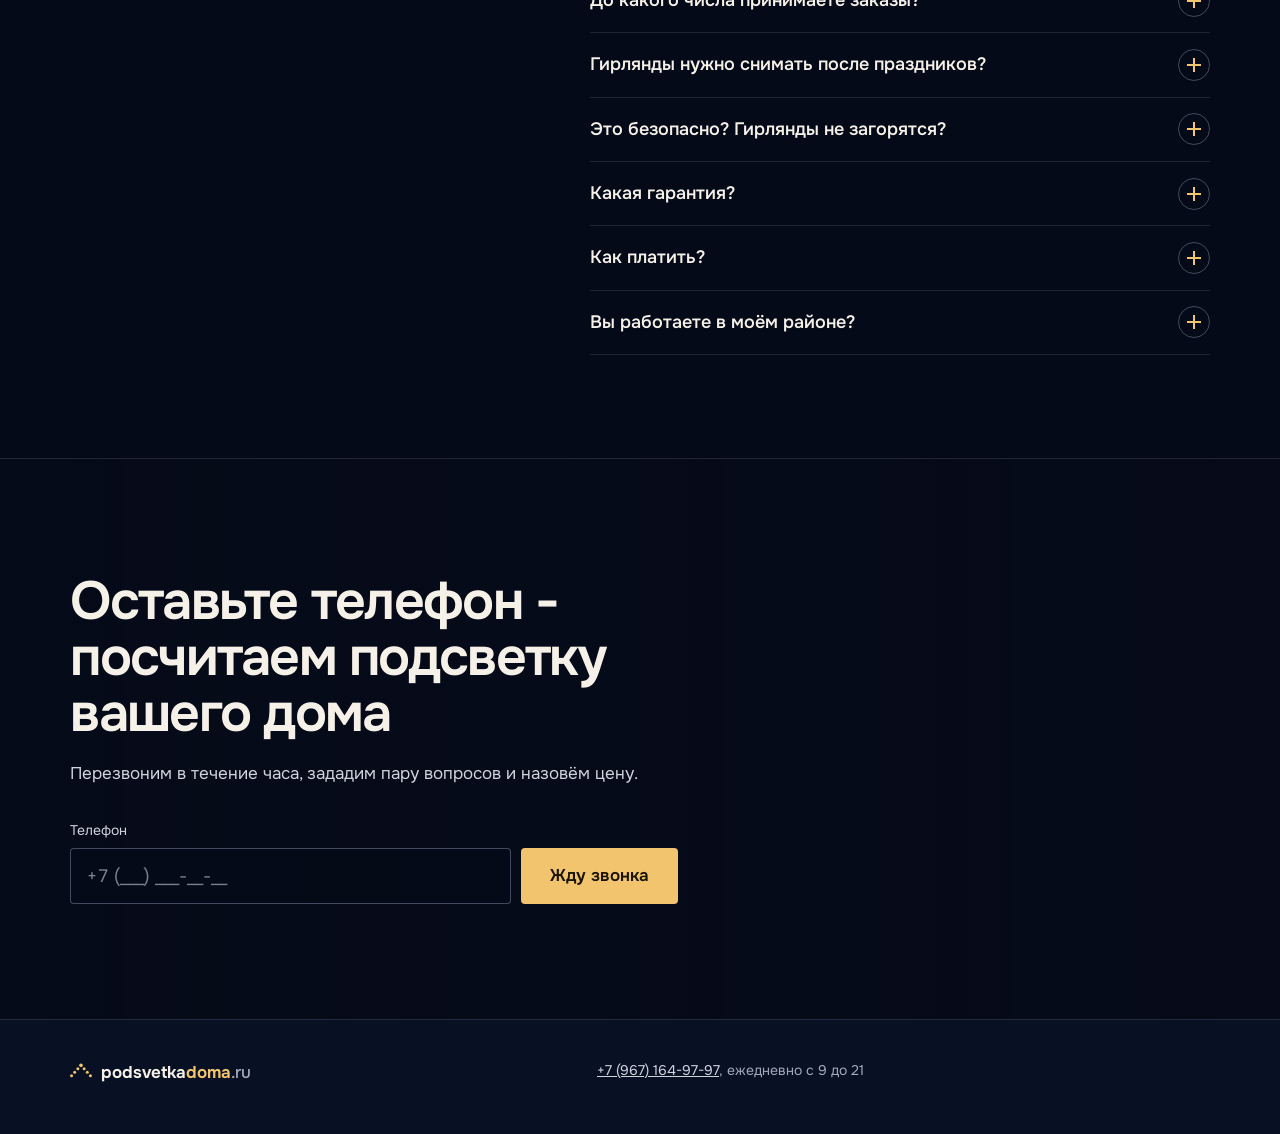
==== commit e717a418: "Фраза про демонтаж по правке заказчика Co-Authored-By: Claude Opus 5.5 <noreply@anthropic.com>" ====
--- a/index.html
+++ b/index.html
@@ -423,7 +423,7 @@
       <li><b>Монтаж на высоте.</b> Кровля, фасад, деревья.</li>
       <li><b>Подключение к электрике.</b> Отдельная линия, автомат и УЗО.</li>
       <li><b>Таймер или датчик.</b> Свет включается сам, когда стемнеет.</li>
-      <li><b>Демонтаж после праздников.</b> Снимем и упакуем, цена в смете.</li>
+      <li><b>Демонтаж после праздников.</b> Если потребуется, снимем и упакуем.</li>
     </ol>
     <div class="why rv">
       <div>
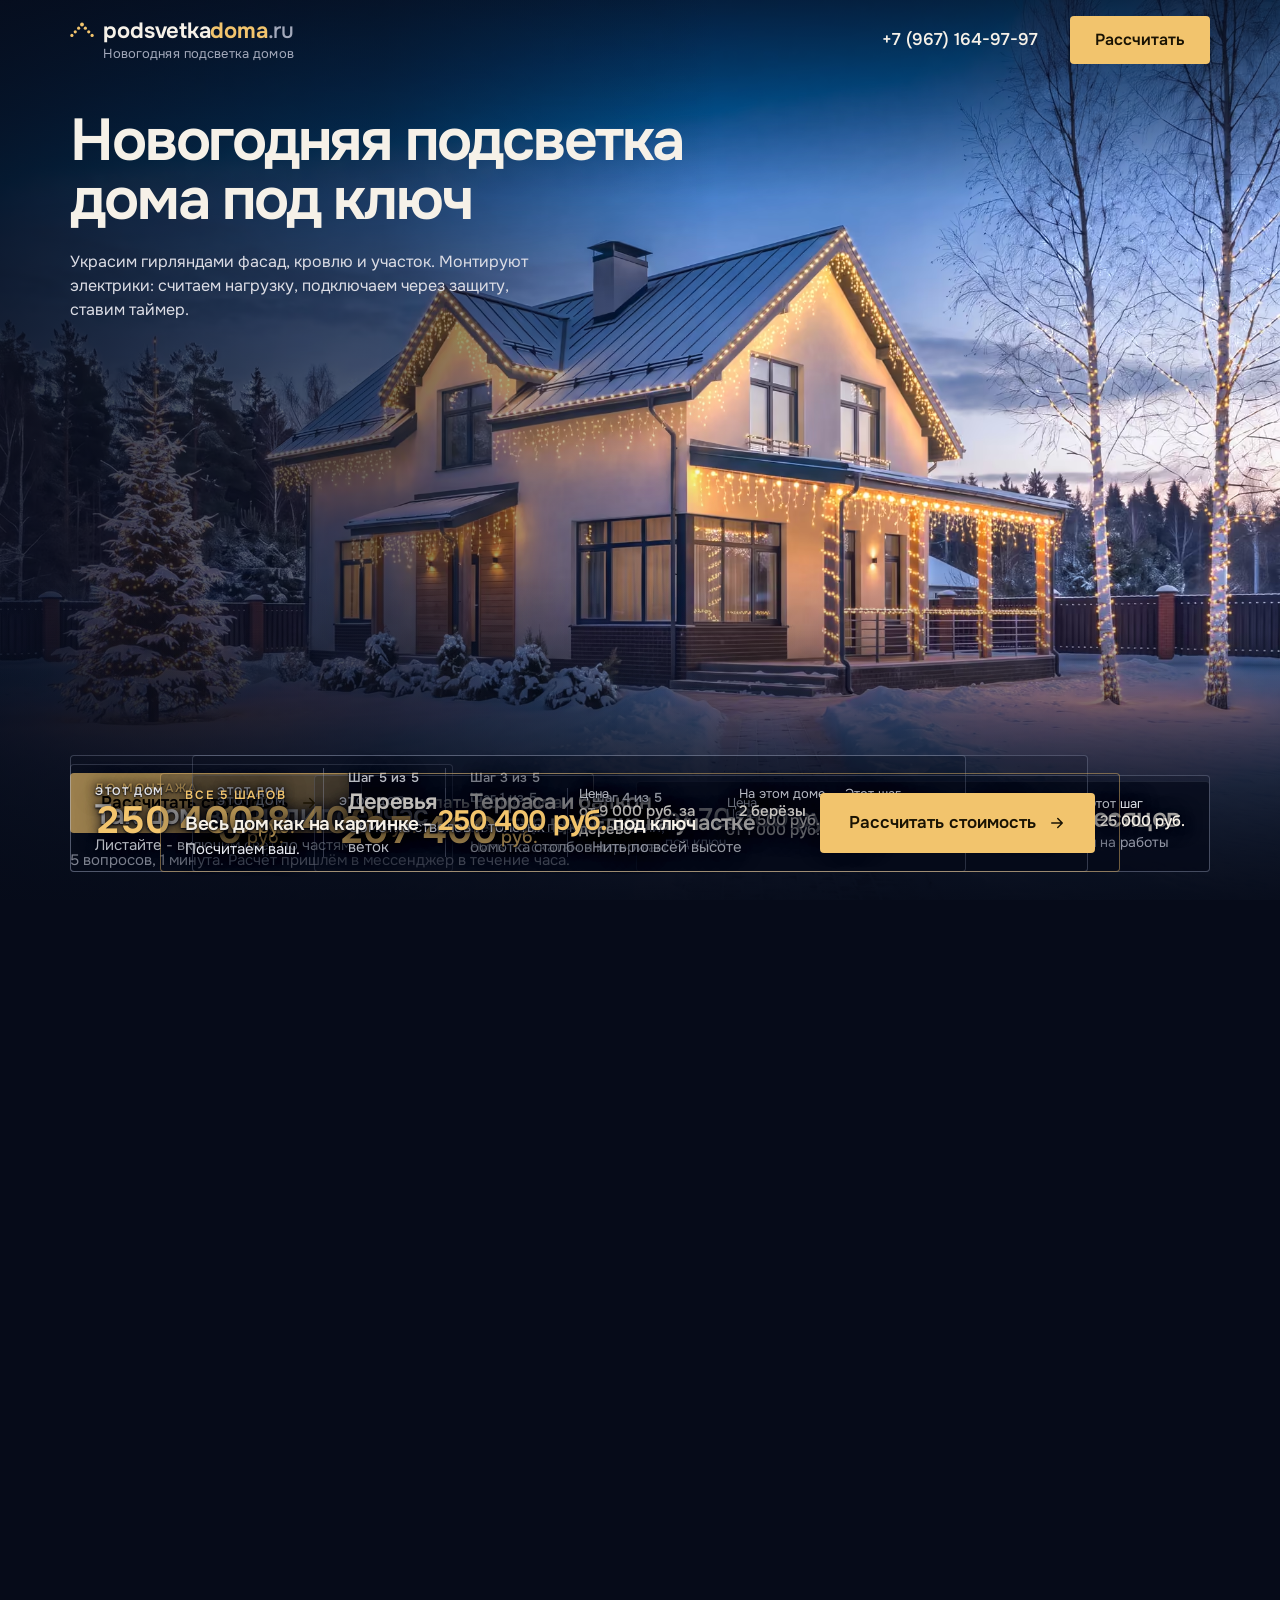
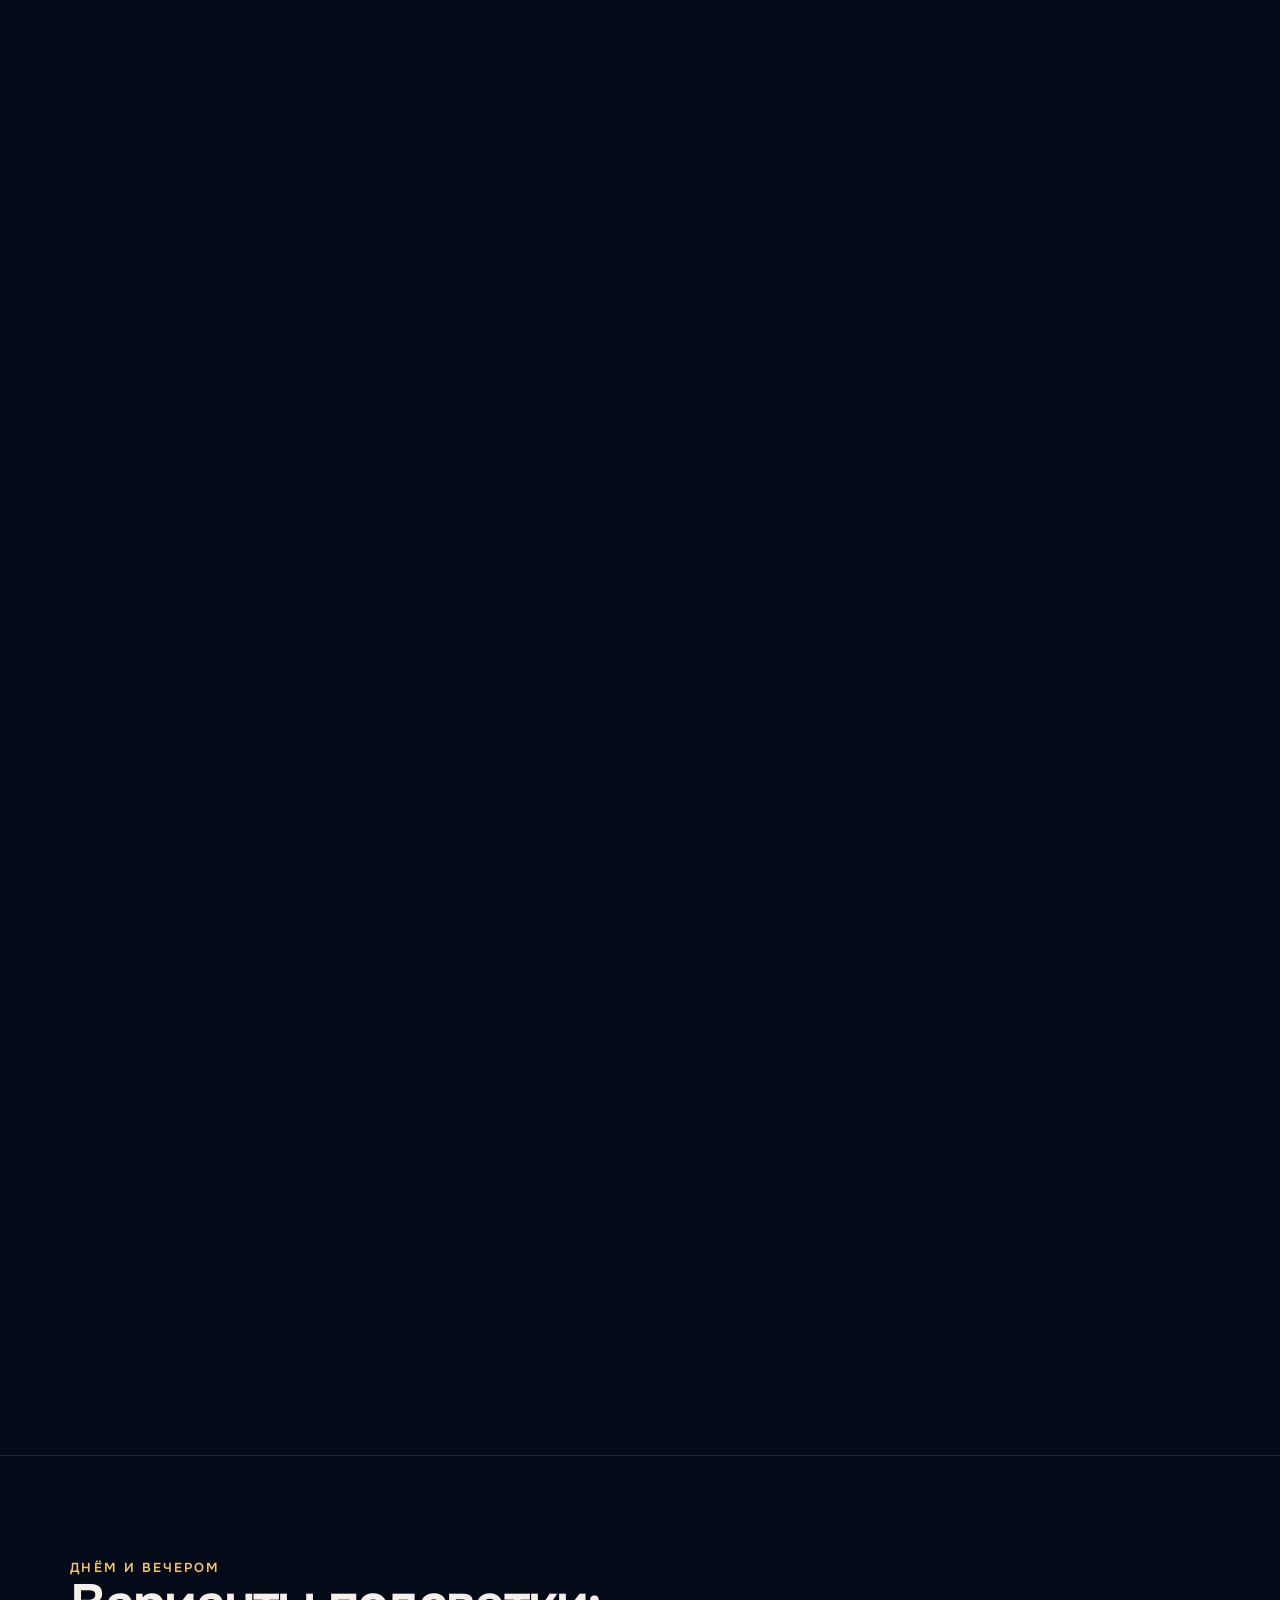
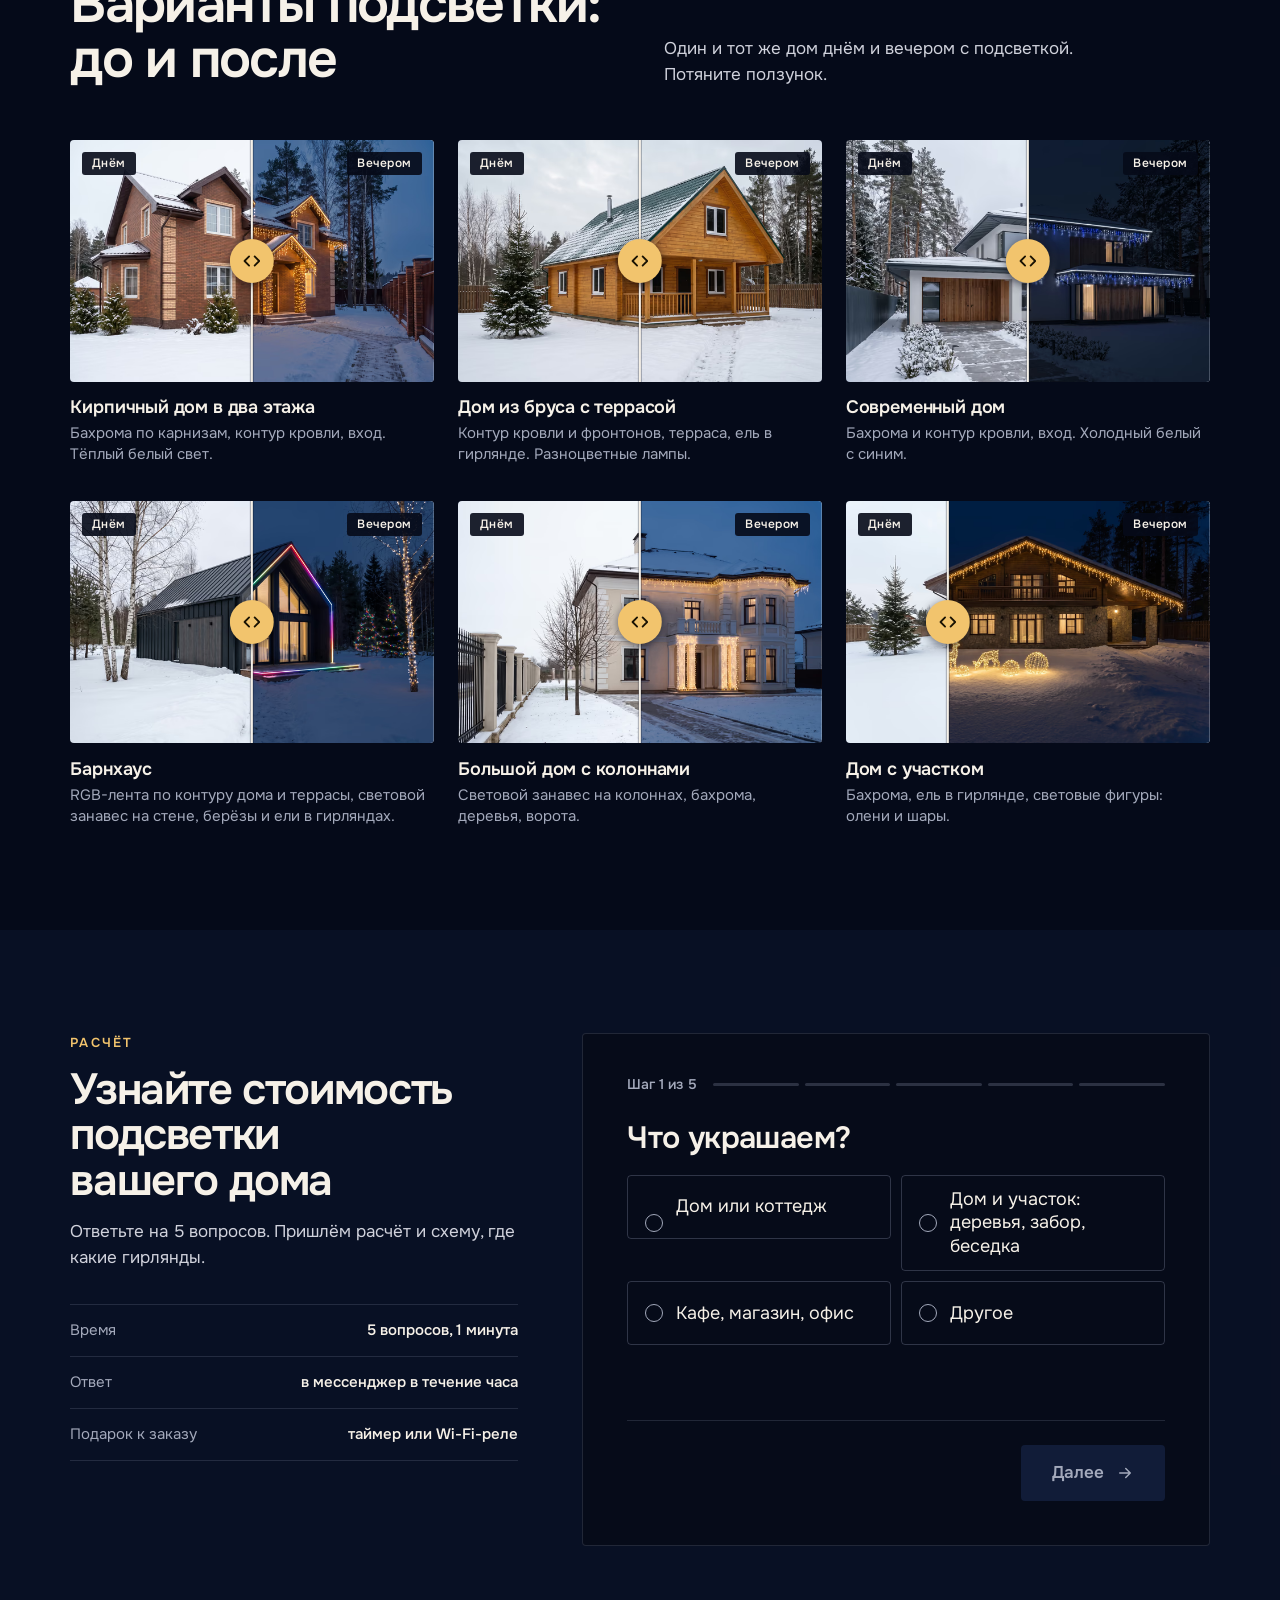
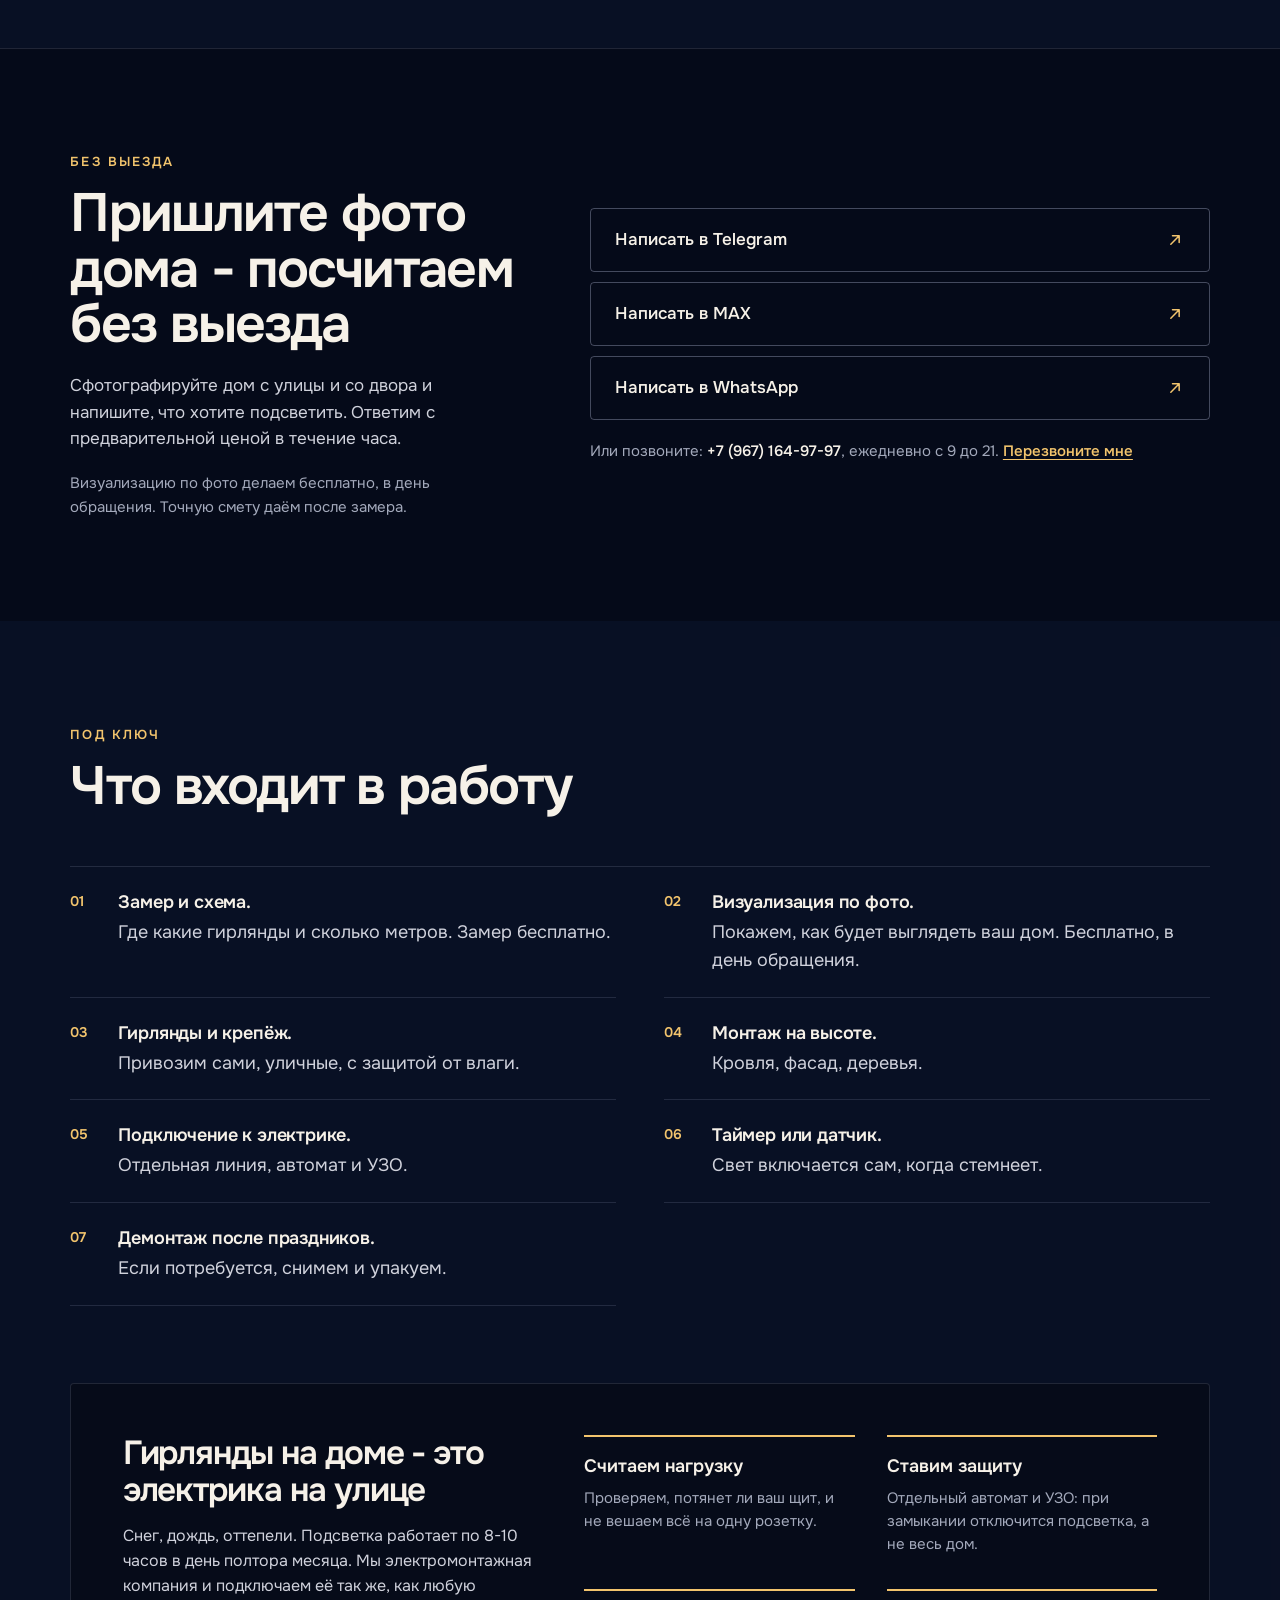
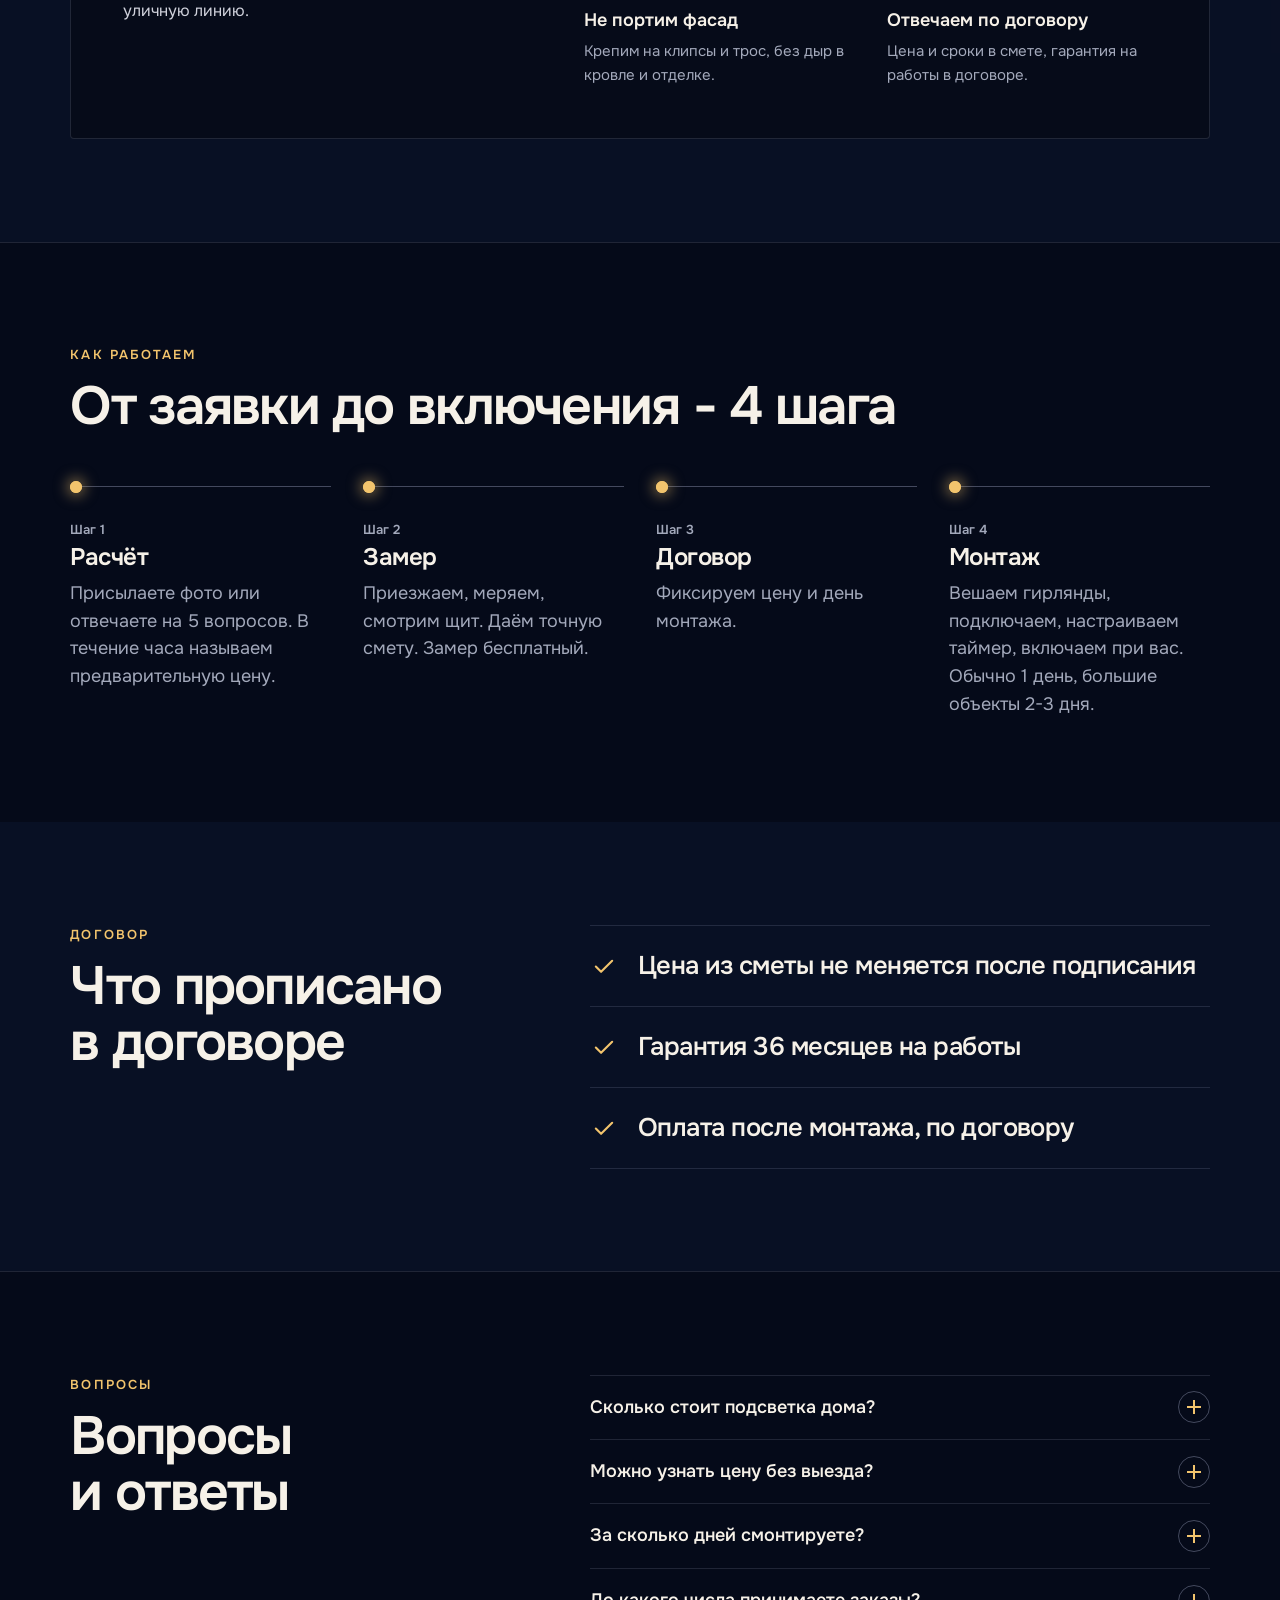
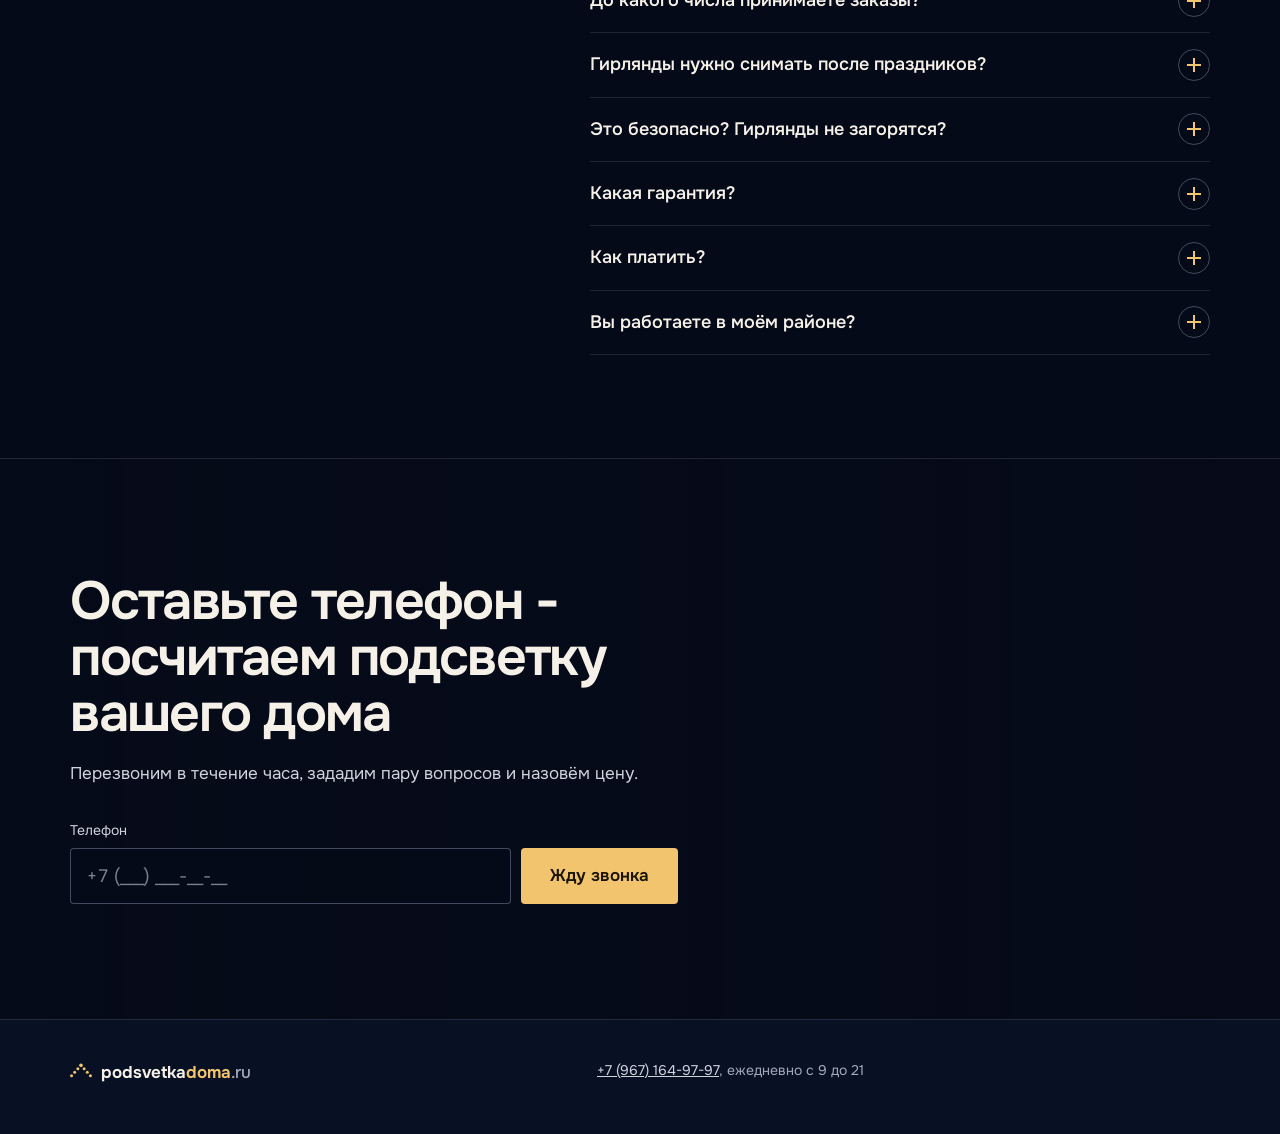
==== commit 211b4eb2: "Гарантия только на работы Co-Authored-By: Claude Opus 5.5 <noreply@anthropic.com>" ====
--- a/index.html
+++ b/index.html
@@ -111,7 +111,7 @@
             <ul class="facts">
               <li><b>от 70&nbsp;000 руб.</b><span>под ключ</span></li>
               <li><b>1 день</b><span>на монтаж</span></li>
-              <li><b>36 месяцев</b><span>гарантия</span></li>
+              <li><b>36 месяцев</b><span>гарантия на работы</span></li>
             </ul>
           </div>
         </div>
@@ -434,7 +434,7 @@
         <li><b>Считаем нагрузку</b> Проверяем, потянет ли ваш щит, и не вешаем всё на одну розетку.</li>
         <li><b>Ставим защиту</b> Отдельный автомат и УЗО: при замыкании отключится подсветка, а не весь дом.</li>
         <li><b>Не портим фасад</b> Крепим на клипсы и трос, без дыр в кровле и отделке.</li>
-        <li><b>Отвечаем по договору</b> Цена и сроки в смете, гарантия на бумаге.</li>
+        <li><b>Отвечаем по договору</b> Цена и сроки в смете, гарантия на работы в договоре.</li>
       </ul>
     </div>
   </div>
@@ -463,7 +463,7 @@
     </div>
     <ul class="rows rows--big rows--check rv">
       <li>Цена из сметы не меняется после подписания</li>
-      <li>Гарантия 36 месяцев на гирлянды и монтаж</li>
+      <li>Гарантия 36 месяцев на работы</li>
       <li>Оплата после монтажа, по договору</li>
     </ul>
   </div>
@@ -502,7 +502,7 @@
       </details>
       <details>
         <summary>Какая гарантия?</summary>
-        <p>36 месяцев на гирлянды и монтаж, по договору.</p>
+        <p>36 месяцев на монтажные работы, по договору.</p>
       </details>
       <details>
         <summary>Как платить?</summary>
--- a/css/style.css
+++ b/css/style.css
@@ -323,11 +323,11 @@
 }
 /* Телефон: три цифры первого экрана должны помещаться в ширину без обрезки */
 @media (max-width: 639px) {
-  .facts li { padding-inline: .625rem; }
+  .facts li { padding-inline: .5rem; }
   .facts li:first-child { padding-left: 0; }
   .facts li:last-child { padding-right: 0; }
   .facts b { font-size: clamp(.875rem, 4.6vw, 1.125rem); }
-  .facts span { font-size: clamp(.6875rem, 3.3vw, .8125rem); }
+  .facts span { font-size: clamp(.625rem, 3.1vw, .8125rem); }
 }
 /* Узкий десктоп и планшет лёжа: кнопки и блок цифр в одну строку, а если не влезают - блок цифр уходит на вторую */
 @media (orientation: landscape) and (min-width: 640px) and (max-width: 1199px) and (min-height: 521px) {
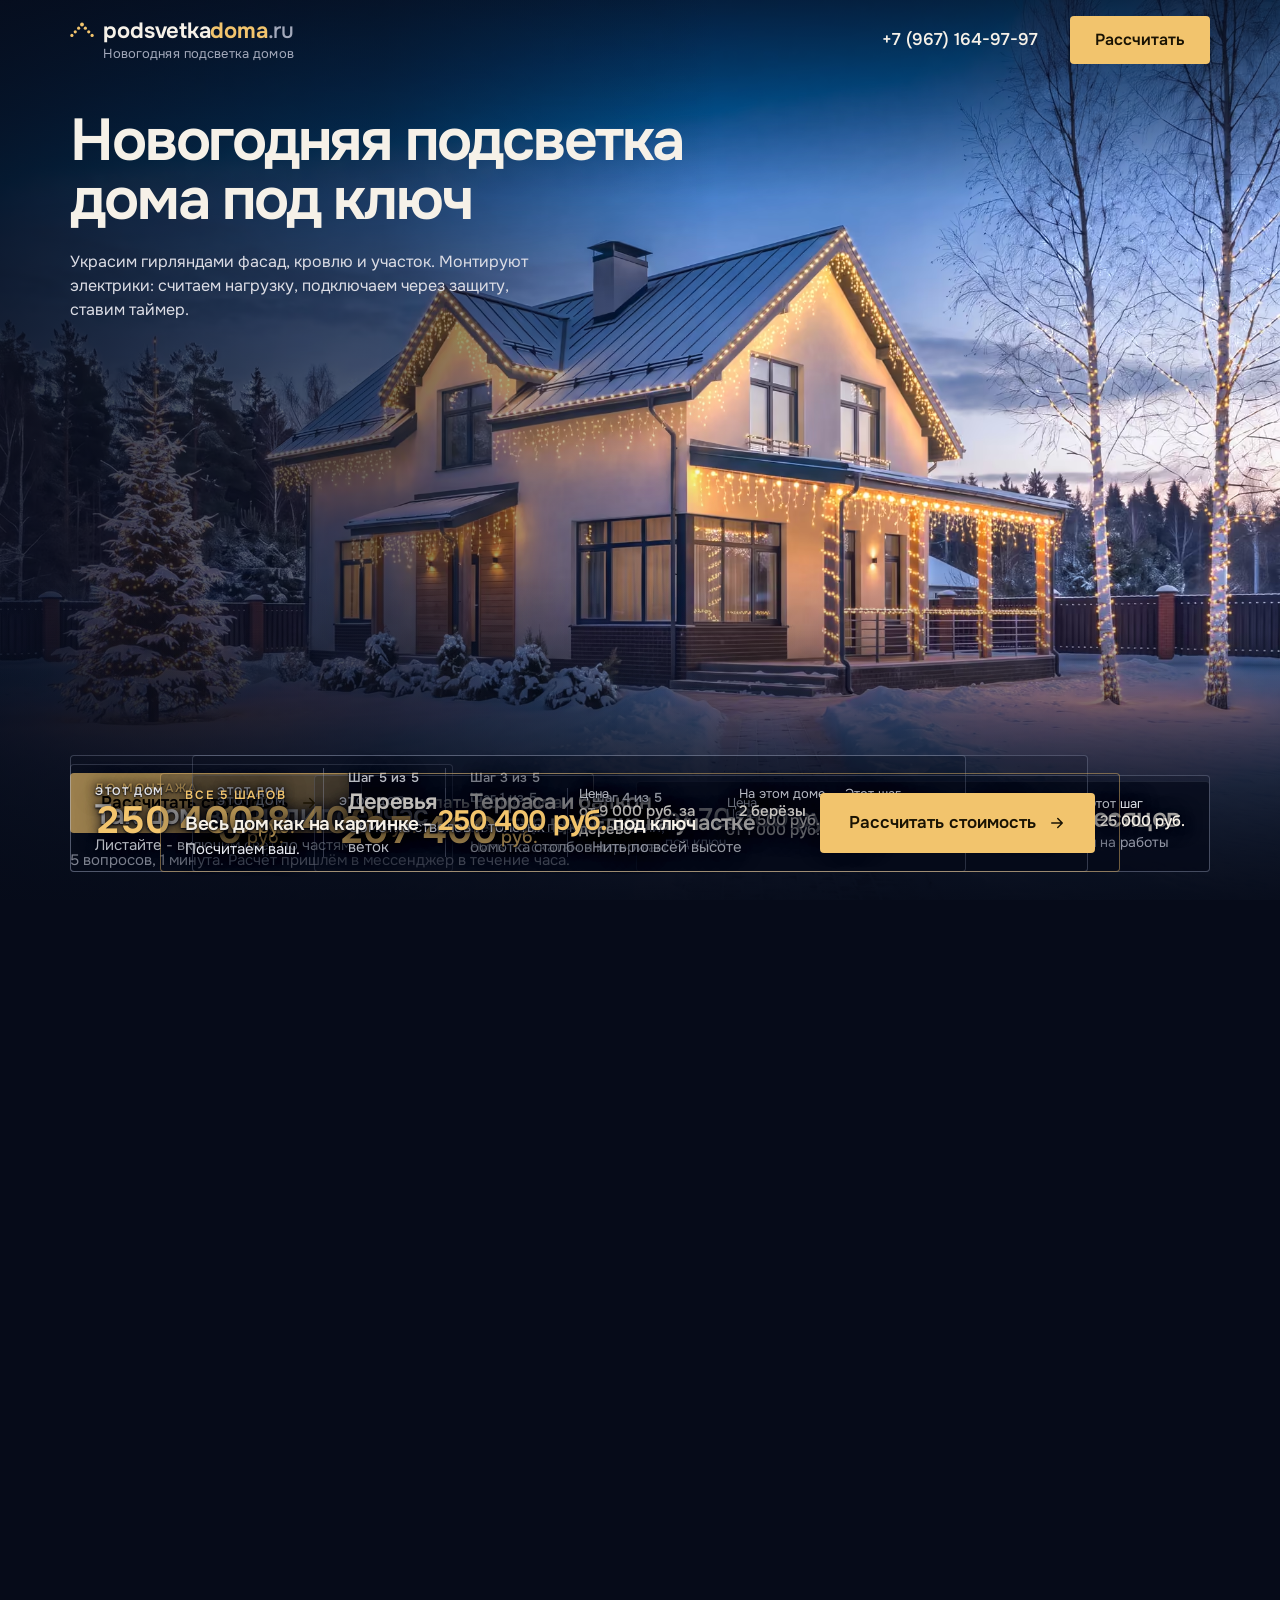
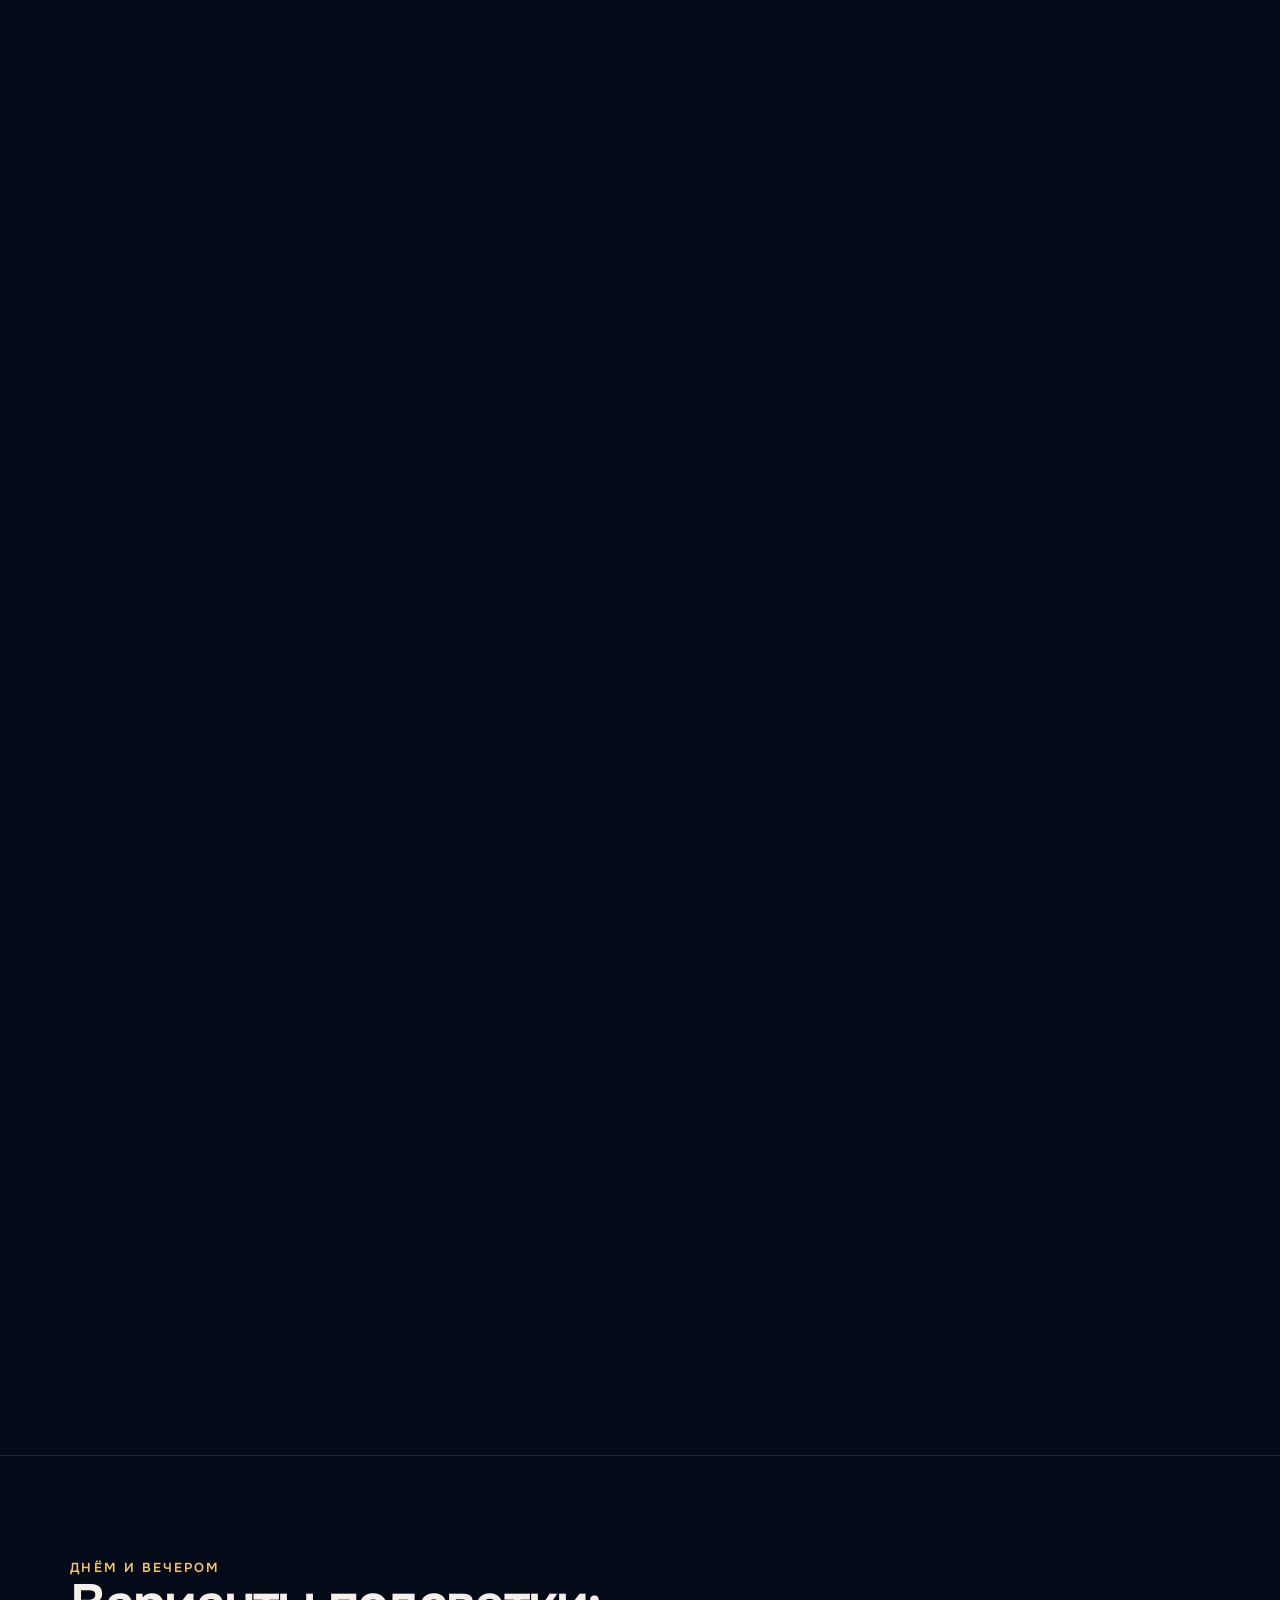
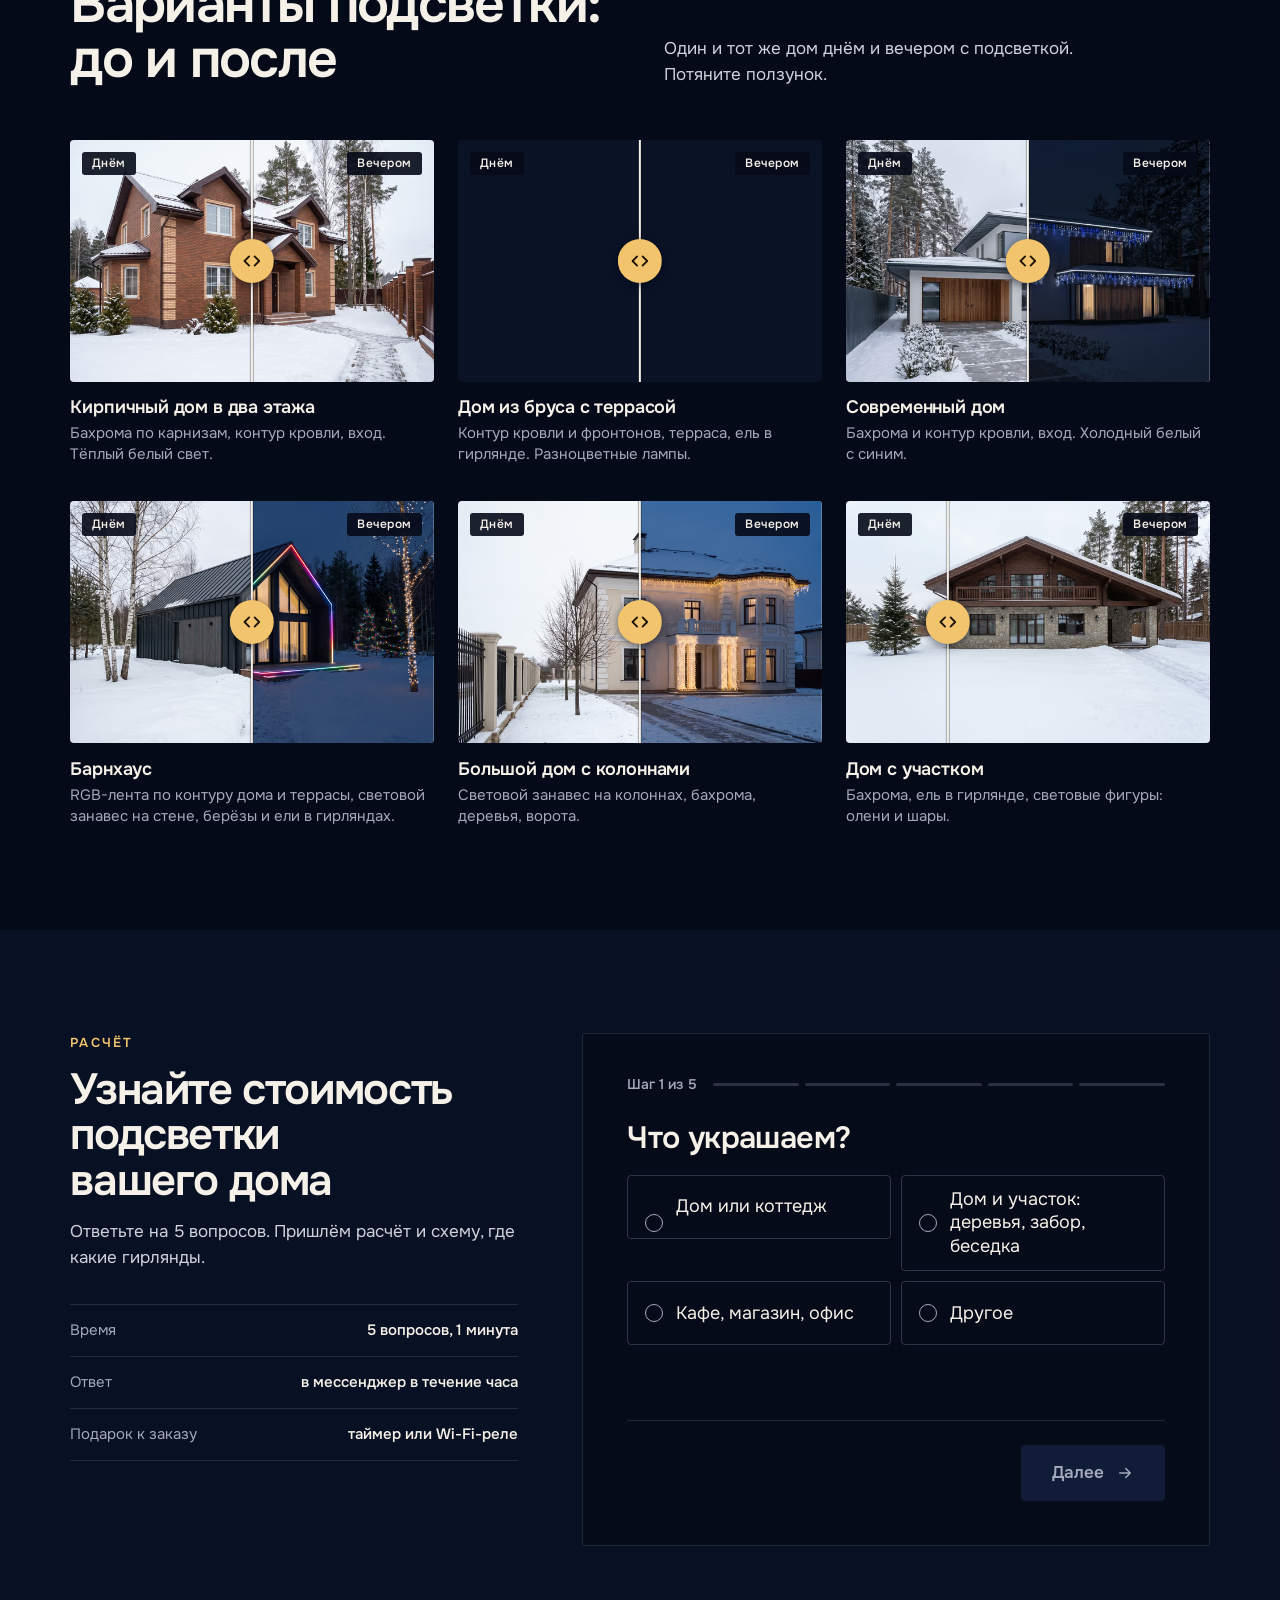
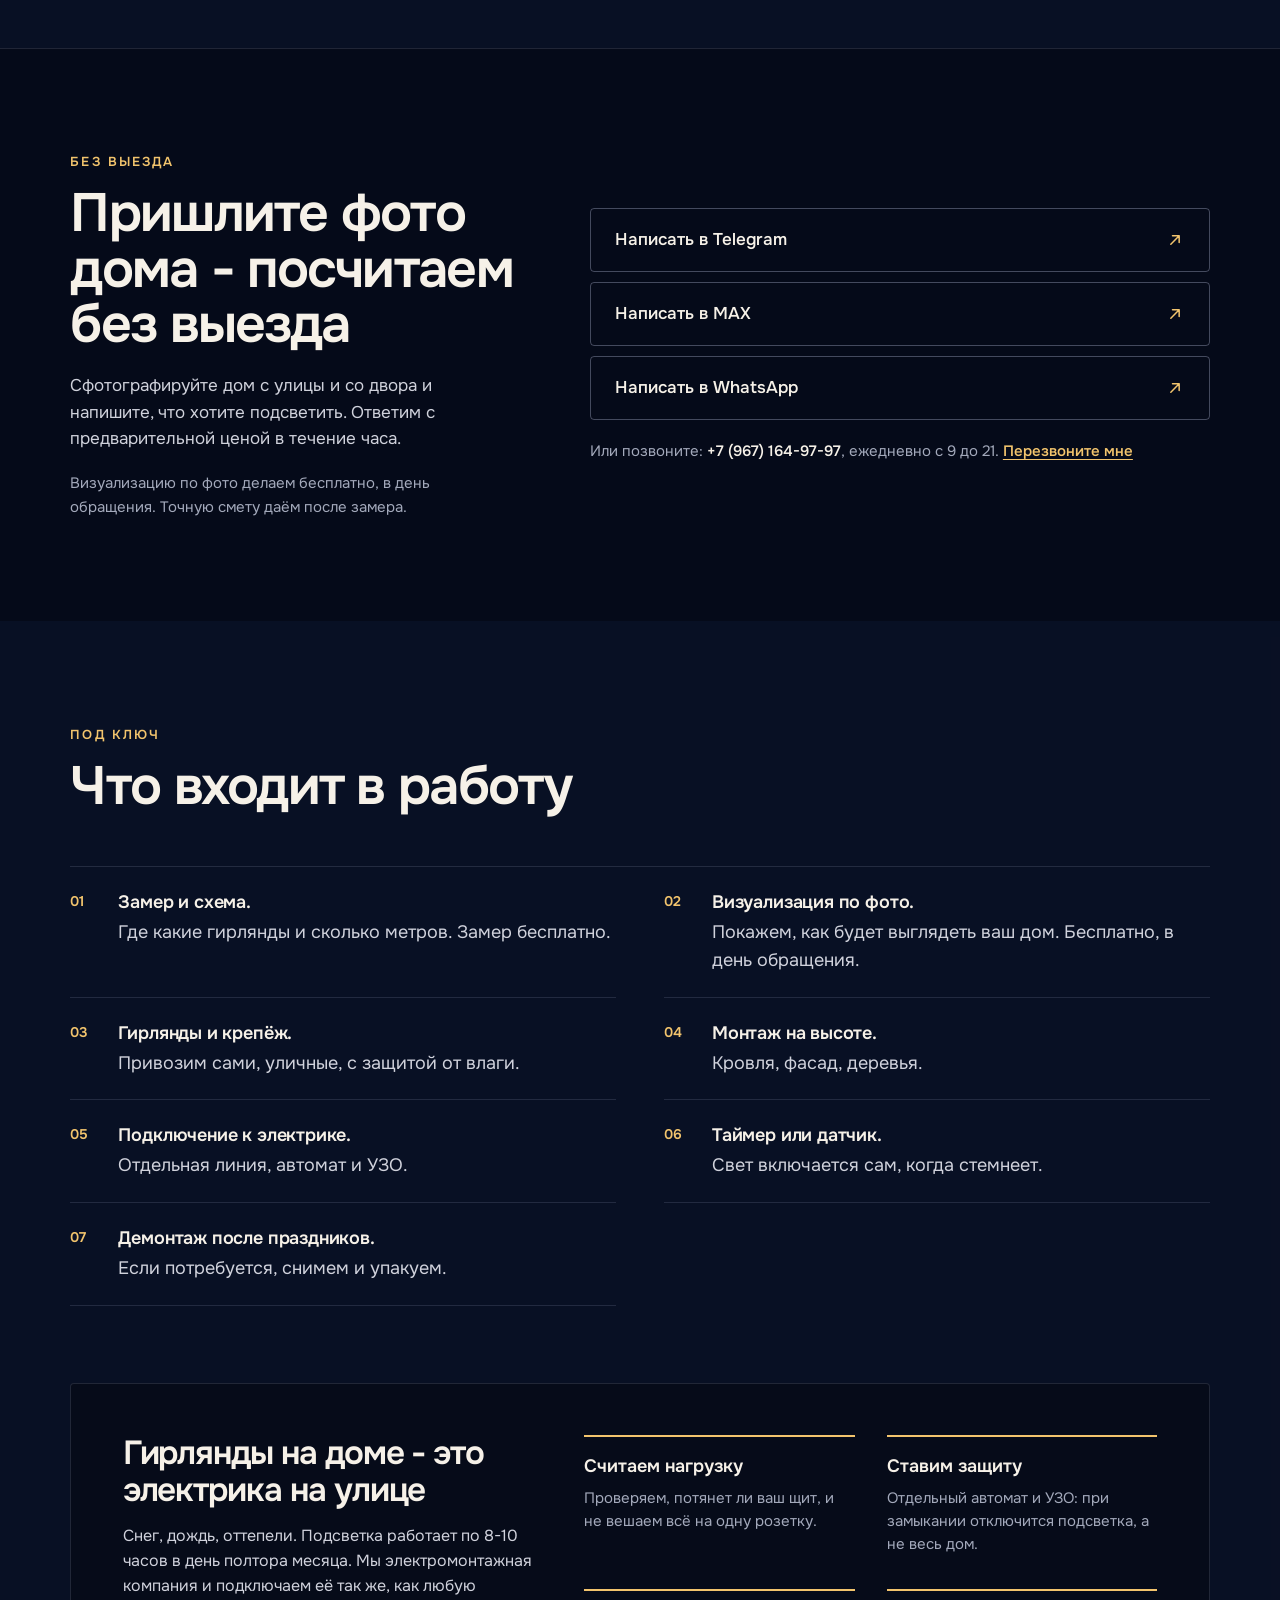
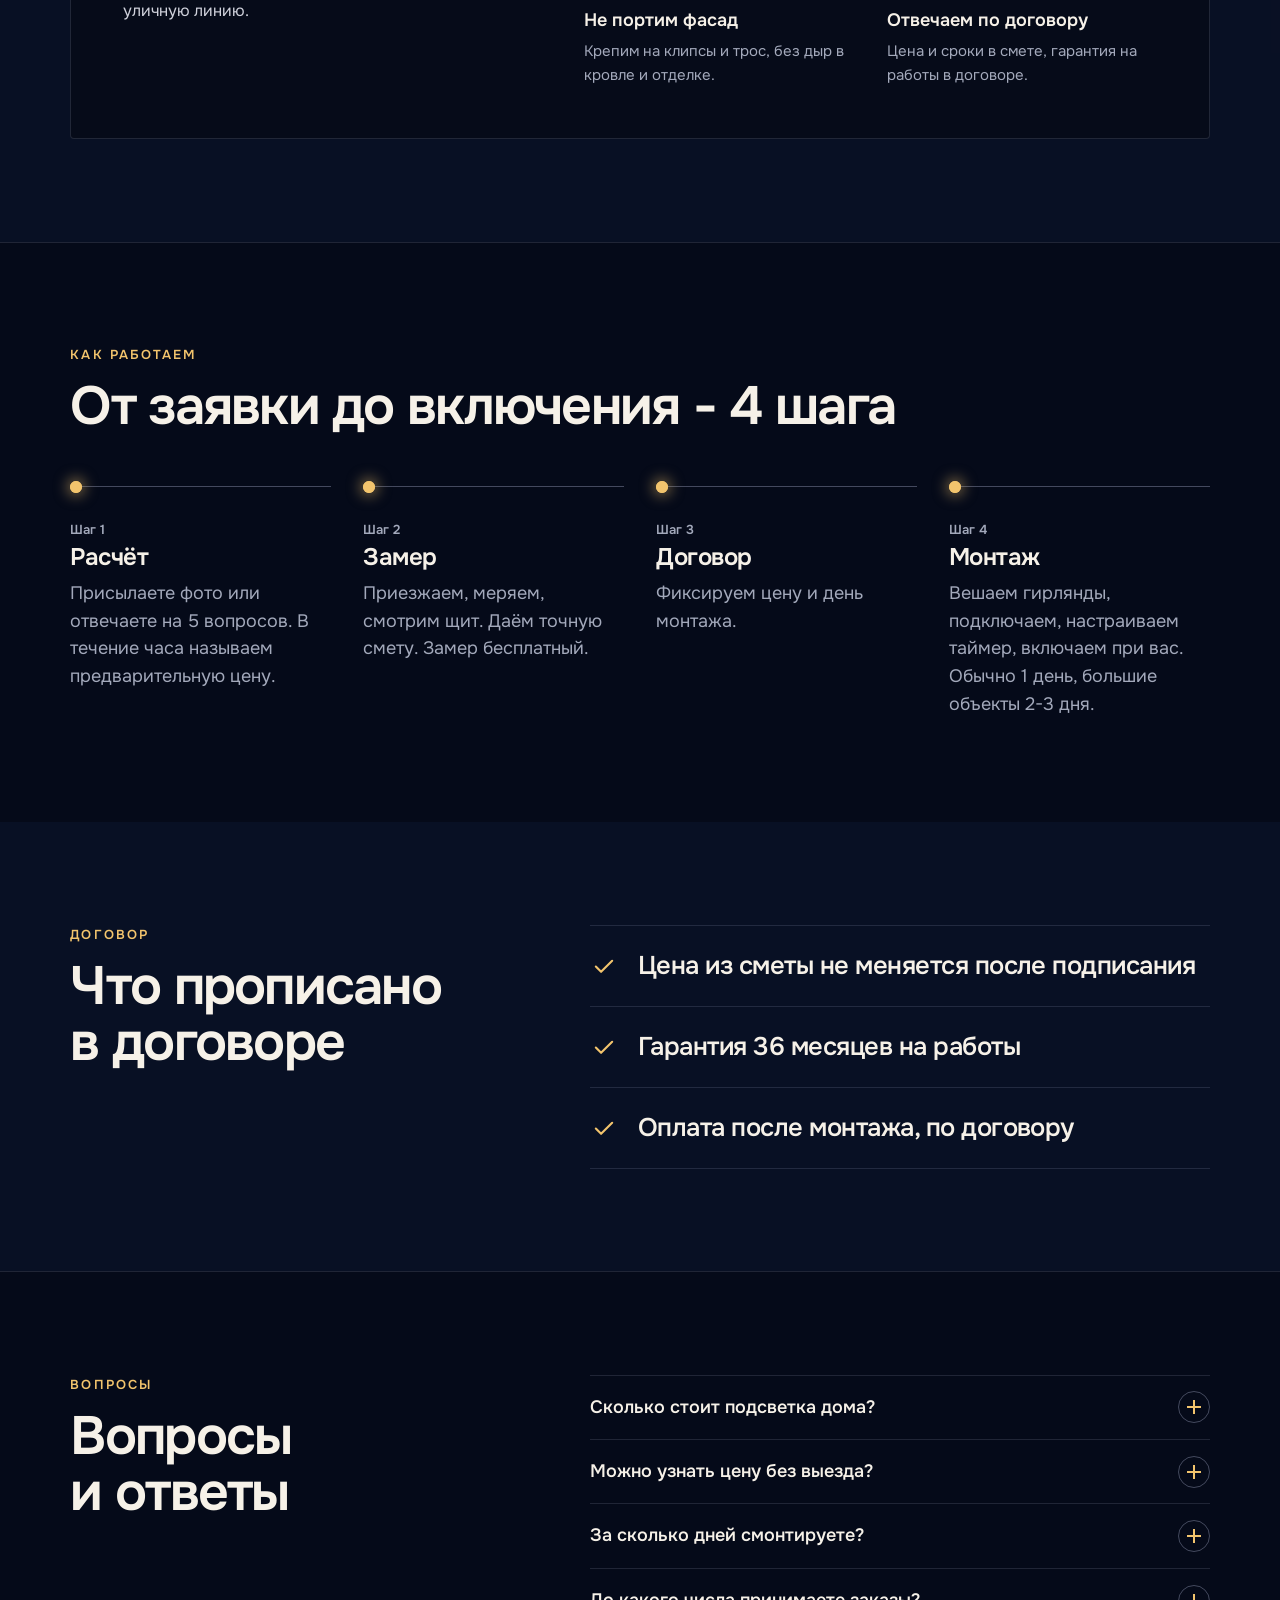
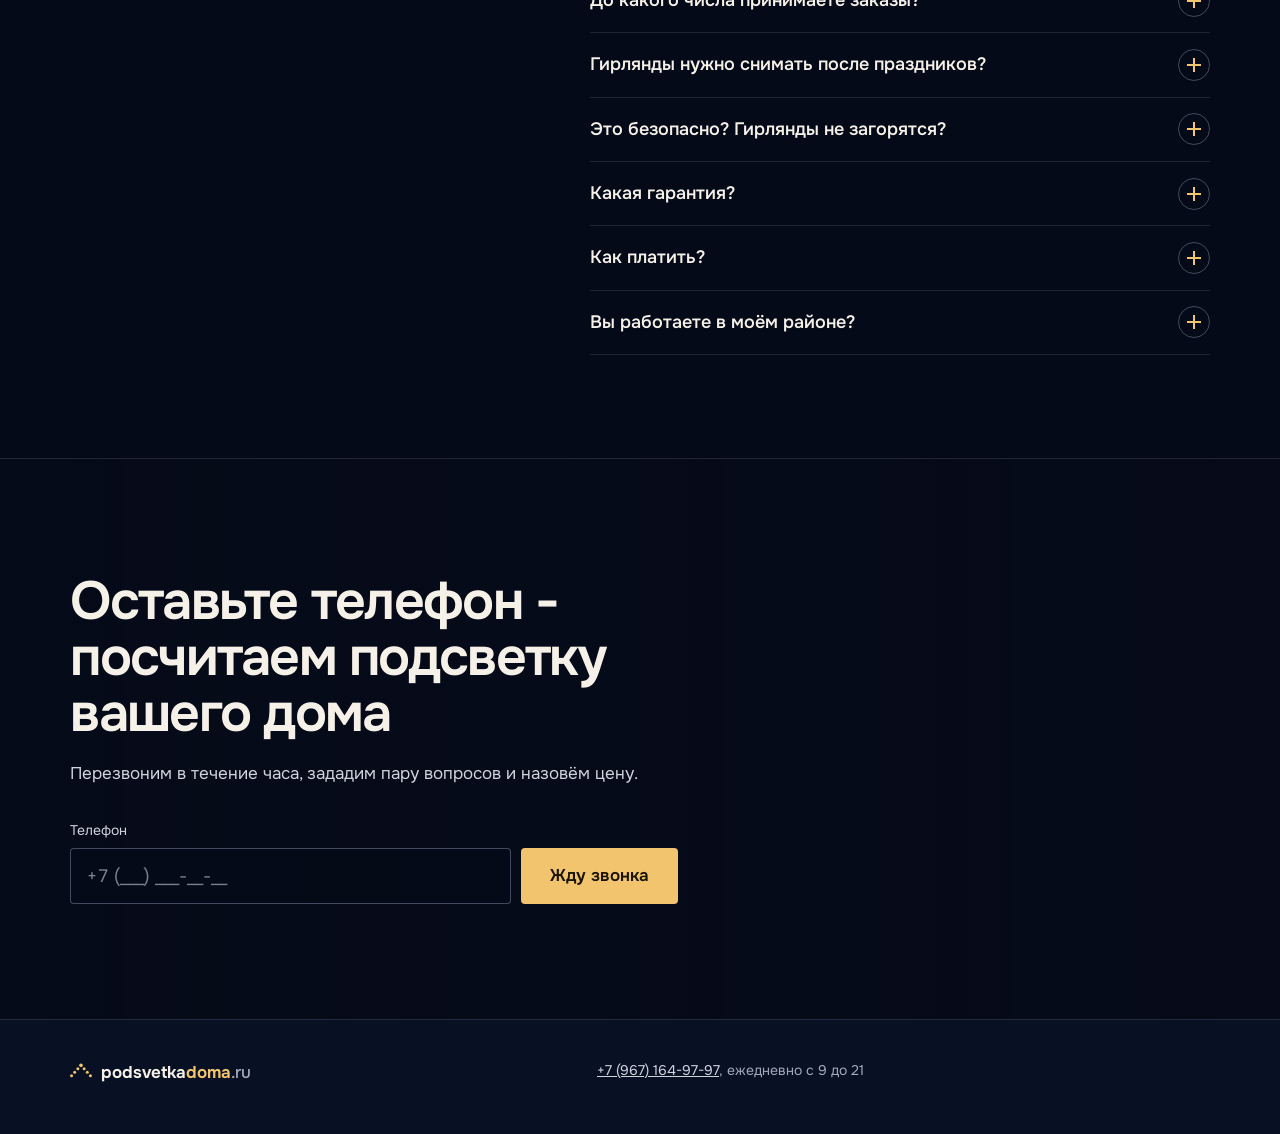
==== commit 794b6b4e: "Ссылка на чат в MAX, служебные пометки убраны Co-Authored-By: Claude Opus 5.5 <noreply@anthropic.com" ====
--- a/index.html
+++ b/index.html
@@ -88,7 +88,6 @@
           <source type="image/avif" srcset="assets/scene/f5-1200.avif 1200w, assets/scene/f5-2000.avif 2000w" sizes="(orientation: landscape) and (max-height: 520px) 45vw, (orientation: landscape) and (min-width: 640px) max(100vw, 134vh), 92vw">
           <img class="frame" data-k="5" src="assets/scene/f5-1200.webp" srcset="assets/scene/f5-1200.webp 1200w, assets/scene/f5-2000.webp 2000w" sizes="(orientation: landscape) and (max-height: 520px) 45vw, (orientation: landscape) and (min-width: 640px) max(100vw, 134vh), 92vw" width="1200" height="896" alt="Тот же дом с подсветкой: контур кровли, бахрома, терраса, ёлка и берёзы">
         </picture>
-        <!-- ролик первого экрана отключён до пересъёмки с исправленной ендовой: [video class="scene__video" data-src="assets/hero.mp4" width="1920" height="1080" muted playsinline preload="none" disablepictureinpicture aria-hidden="true" tabindex="-1"] -->
       </div>
       <div class="scene__shade"></div>
     </div>
@@ -383,7 +382,7 @@
         <p>Свяжемся в течение часа. Хотите быстрее - пришлите фото дома в мессенджер.</p>
         <div class="msgs msgs--rows">
           <a class="btn btn--line" href="https://t.me/+79671649797" target="_blank" rel="noopener" data-goal="click_telegram">Telegram</a>
-          <a class="btn btn--line" href="https://max.ru/+79671649797" target="_blank" rel="noopener" data-goal="click_max">MAX</a>
+          <a class="btn btn--line" href="https://max.ru/u/f9LHodD0cOJsBXC-hE8q4crQQjmZ3tfSfN_iT9wy69xYYFTrC-NdKG7LZ-k" target="_blank" rel="noopener" data-goal="click_max">MAX</a>
           <a class="btn btn--line" href="https://wa.me/79671649797" target="_blank" rel="noopener" data-goal="click_whatsapp">WhatsApp</a>
         </div>
       </div>
@@ -402,7 +401,7 @@
     <div class="rv">
       <div class="msgs msgs--rows">
         <a class="btn btn--line" href="https://t.me/+79671649797" target="_blank" rel="noopener" data-goal="click_telegram">Написать в Telegram</a>
-        <a class="btn btn--line" href="https://max.ru/+79671649797" target="_blank" rel="noopener" data-goal="click_max">Написать в MAX</a>
+        <a class="btn btn--line" href="https://max.ru/u/f9LHodD0cOJsBXC-hE8q4crQQjmZ3tfSfN_iT9wy69xYYFTrC-NdKG7LZ-k" target="_blank" rel="noopener" data-goal="click_max">Написать в MAX</a>
         <a class="btn btn--line" href="https://wa.me/79671649797" target="_blank" rel="noopener" data-goal="click_whatsapp">Написать в WhatsApp</a>
       </div>
       <p class="note">Или позвоните: <a href="tel:+79671649797">+7 (967) 164-97-97</a>, ежедневно с 9 до 21. <button class="link" type="button" data-callback>Перезвоните мне</button></p>
